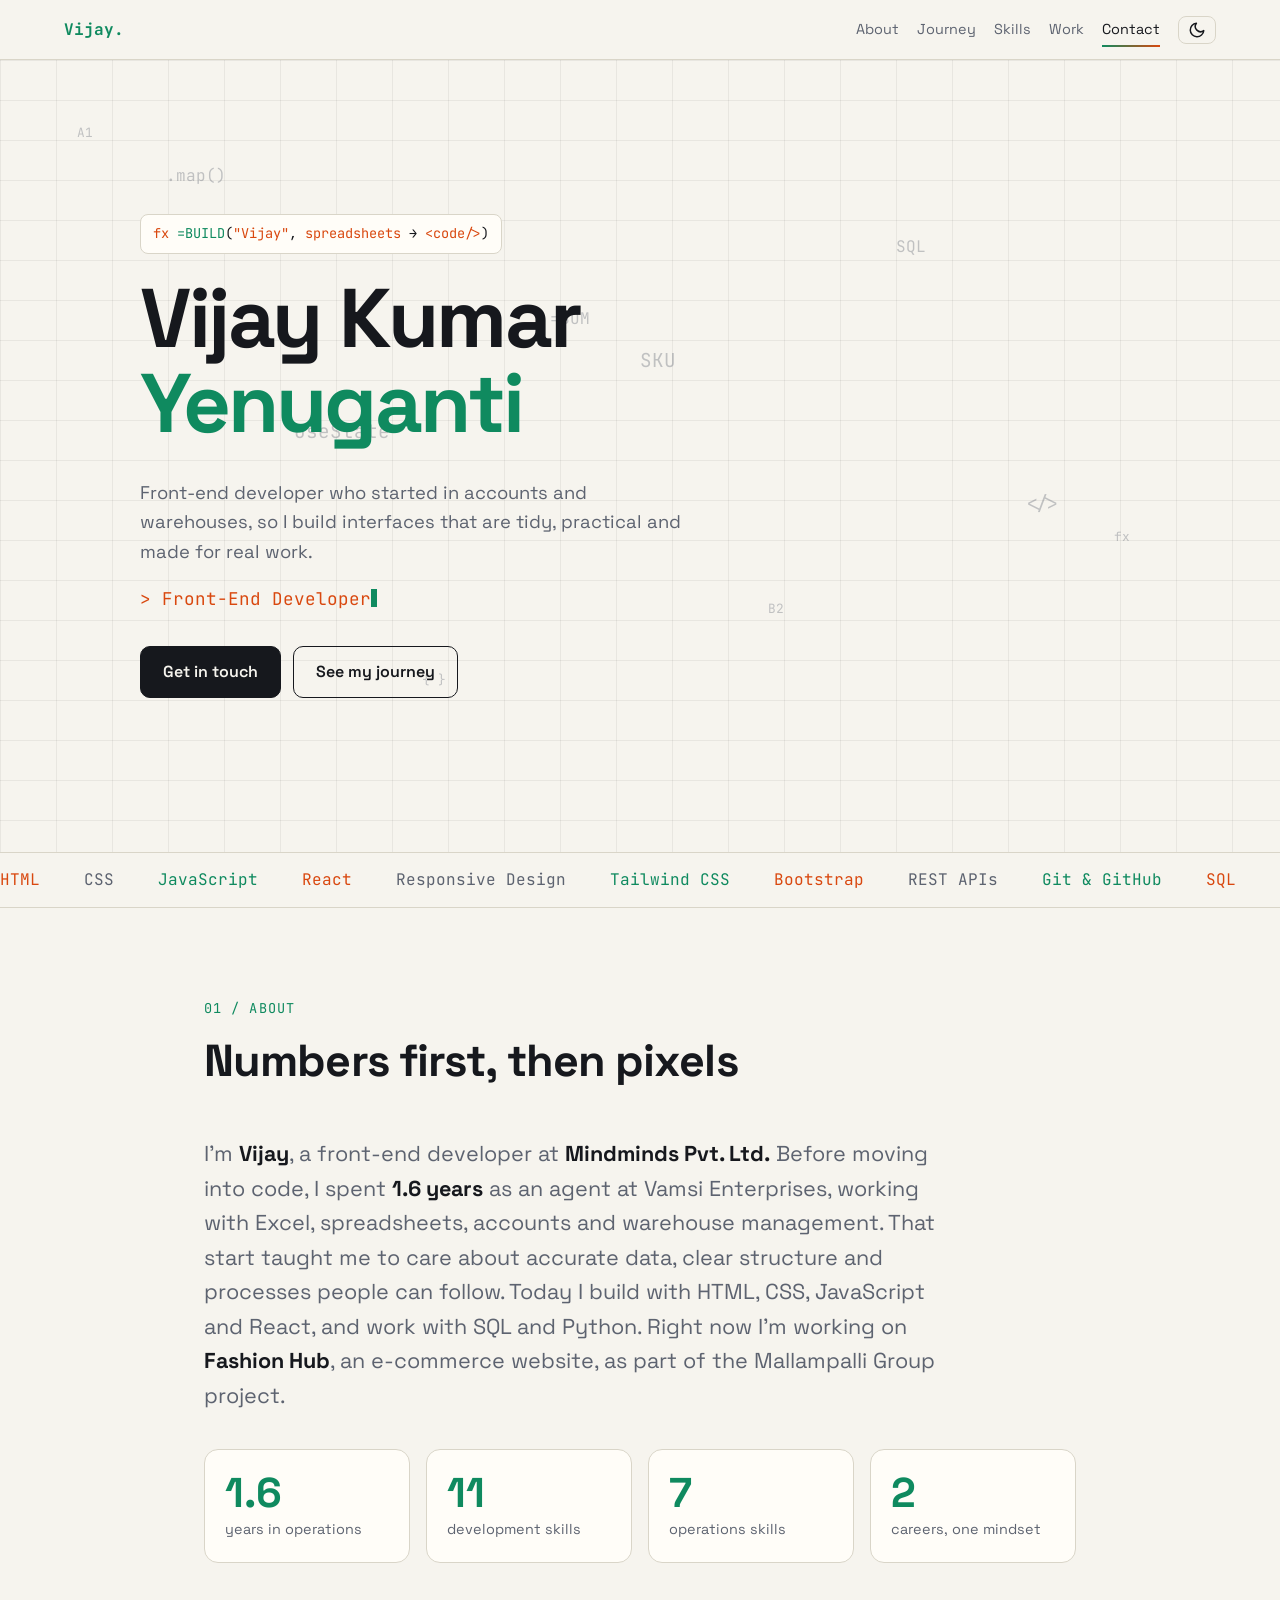
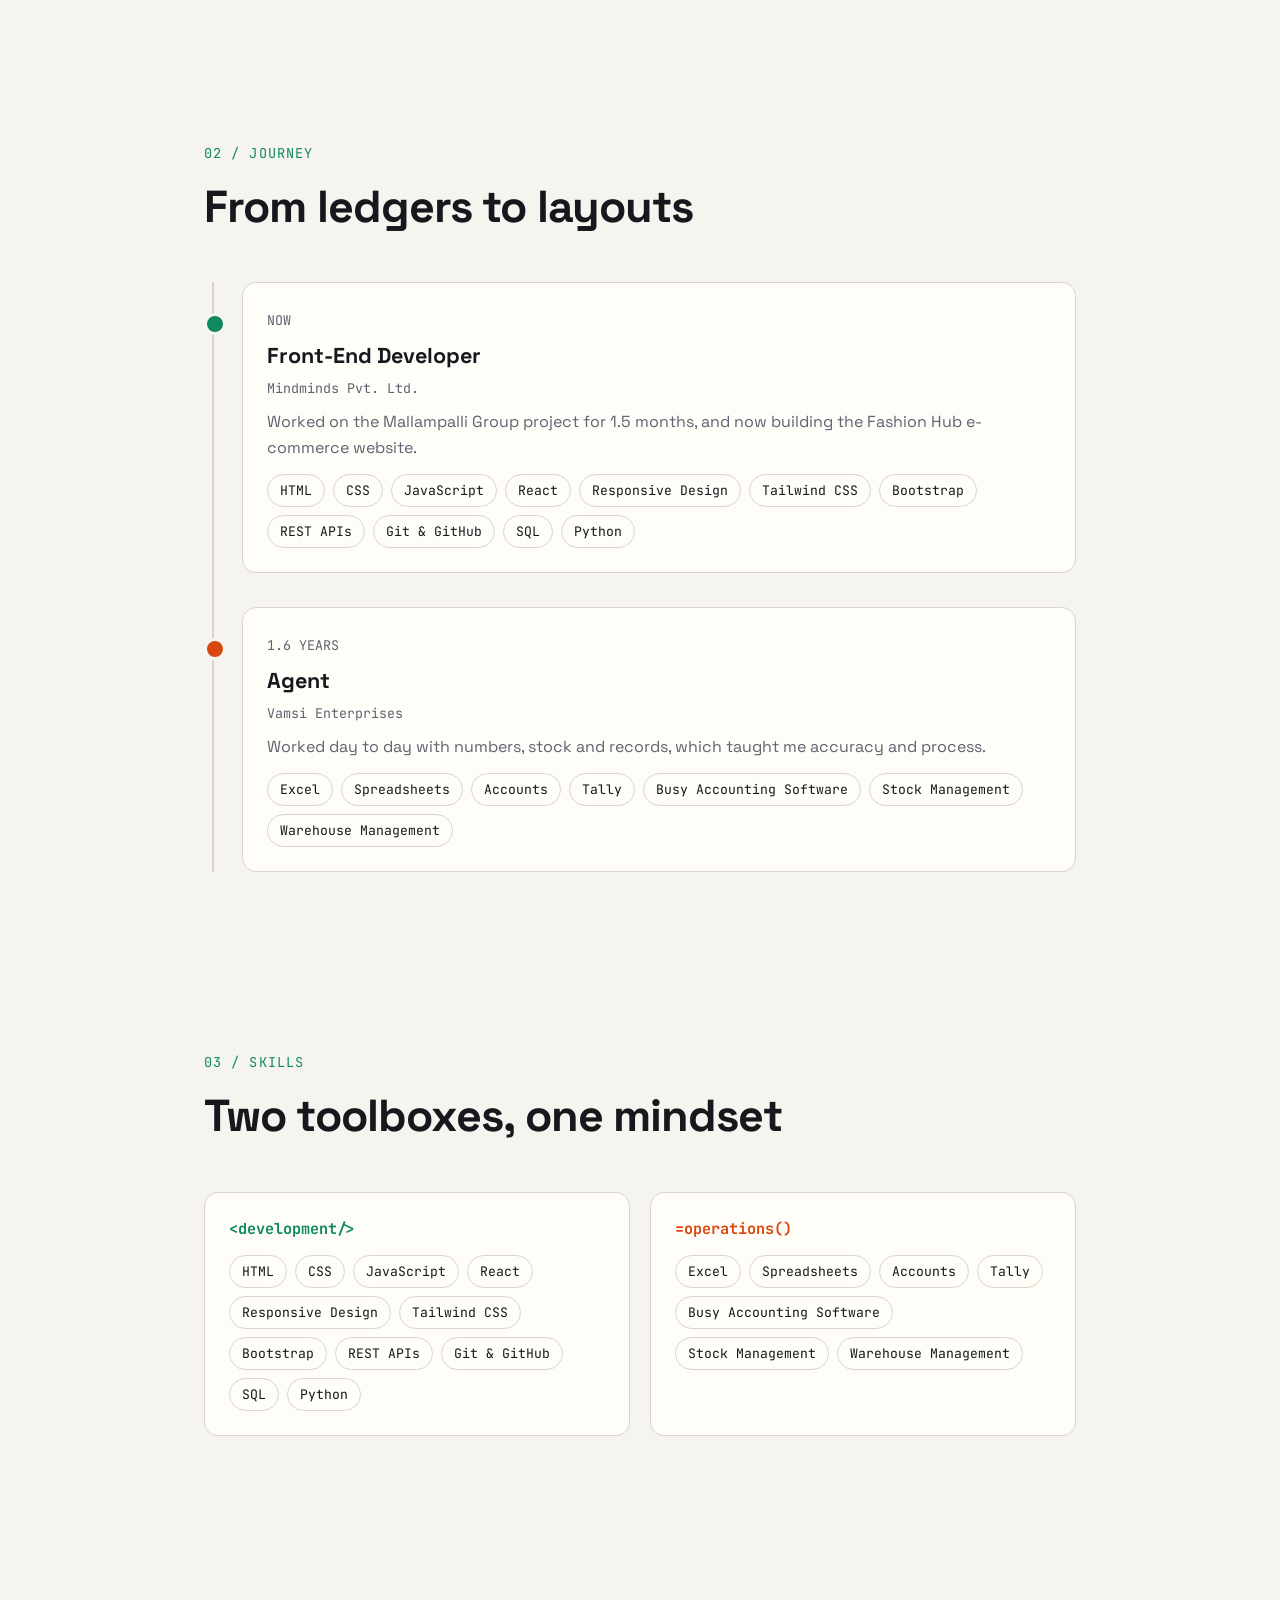
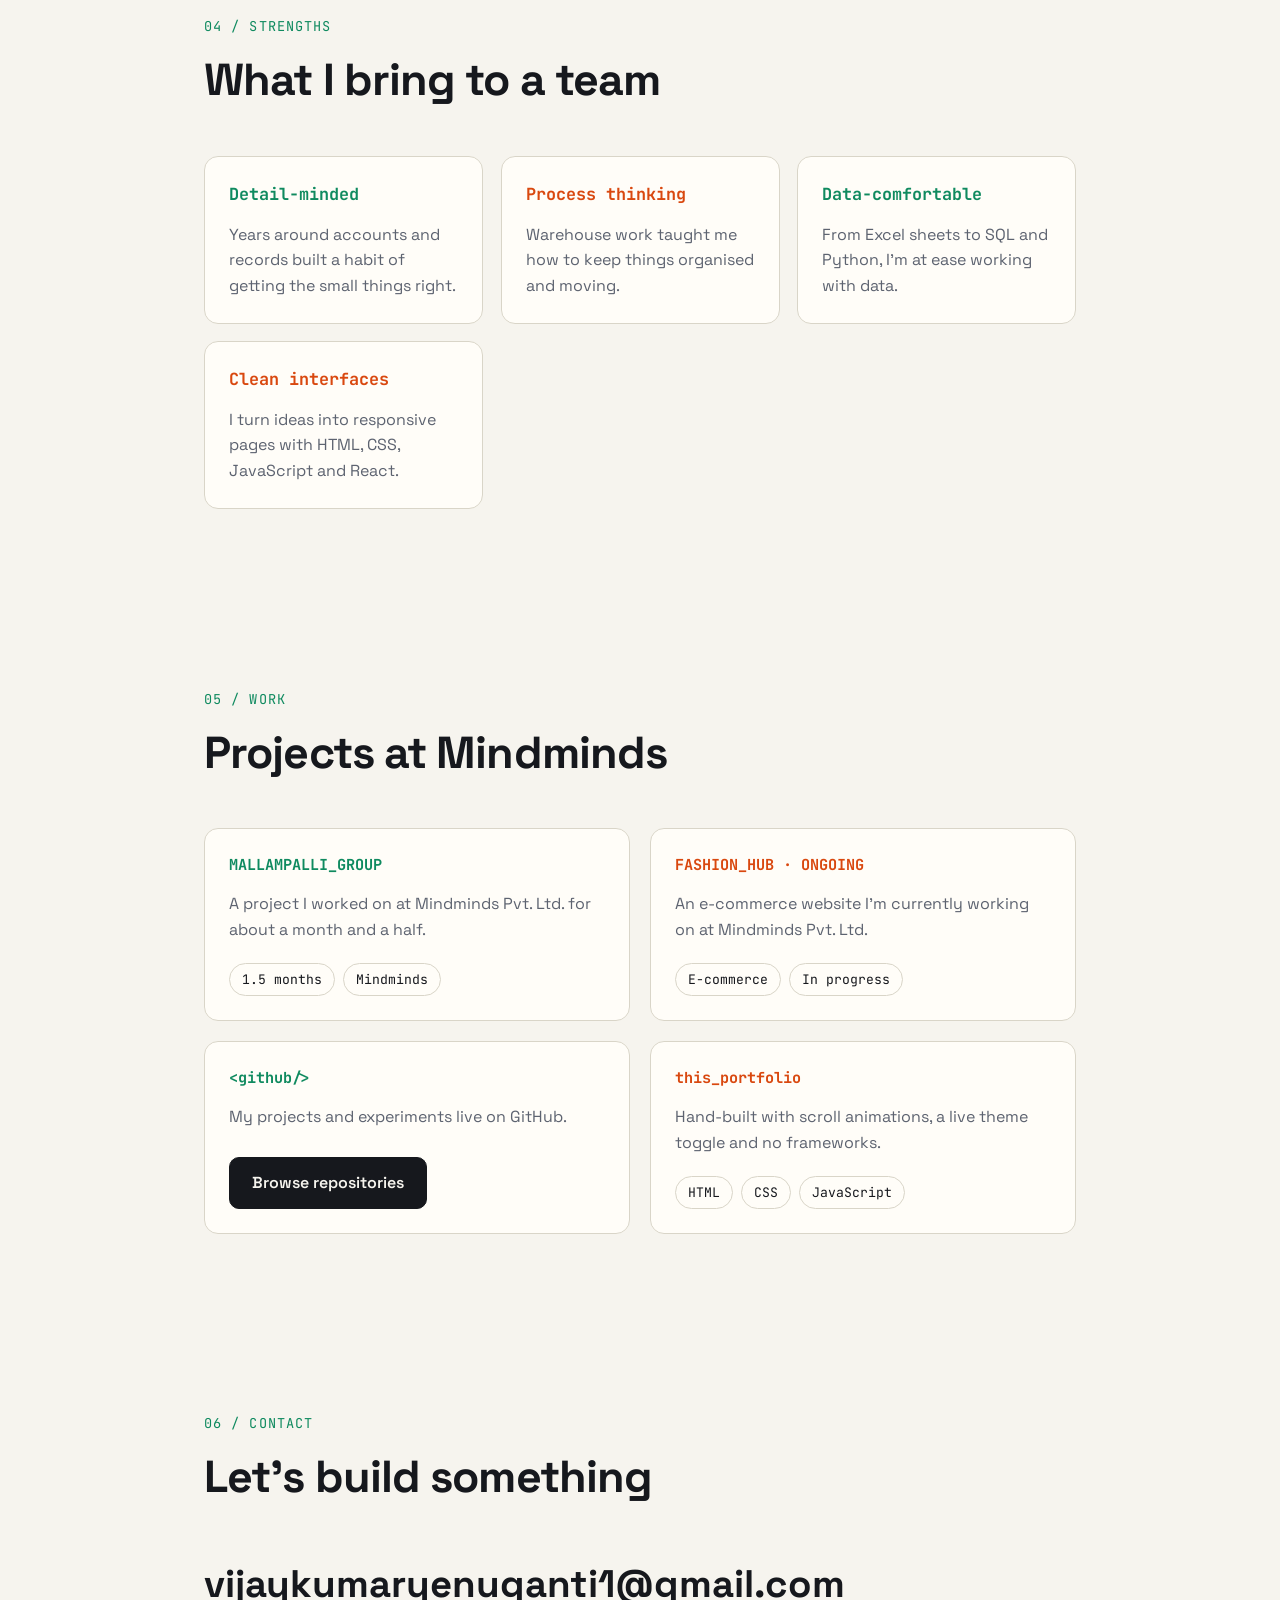
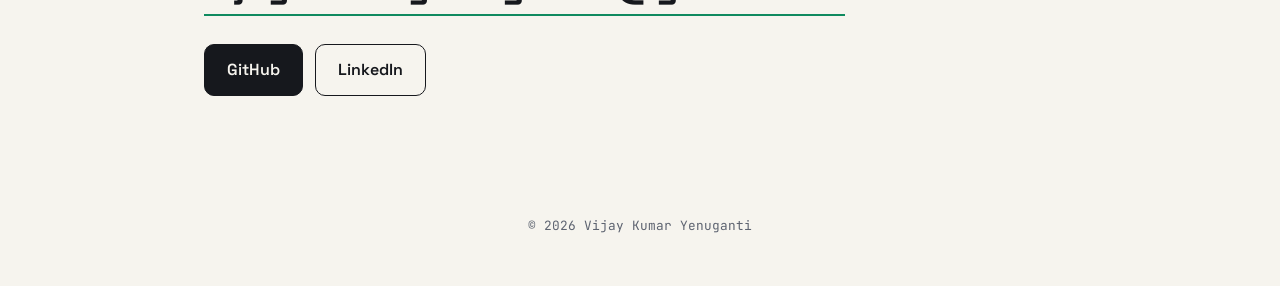
==== index.html @ 492b748f "Add initial portfolio website files Initial upload of my personal portfolio website.  - index.html" ====
<!doctype html>
<html lang="en">
  <head>
    <meta charset="utf-8" />
    <meta
      name="viewport"
      content="width=device-width, initial-scale=1, viewport-fit=cover"
    />
    <title>Vijay Kumar Yenuganti — Front-End Developer</title>
    <link rel="icon" type="image/svg+xml" href="favicon.svg" />
    <link
      href="https://fonts.googleapis.com/css2?family=Space+Grotesk:wght@400;600;700&family=JetBrains+Mono:wght@400;600&display=swap"
      rel="stylesheet"
    />
    <link rel="stylesheet" href="style.css" />
  </head>
  <body>
    <div id="bar"></div>
    <nav>
      <b>Vijay.</b>
      <div>
        <a class="h" href="#about">About</a
        ><a class="h" href="#journey">Journey</a
        ><a class="h" href="#skills">Skills</a><a class="h" href="#work">Work</a
        ><a href="#contact">Contact</a
        ><button
          id="t"
          aria-label="Toggle light/dark mode"
          title="Toggle light/dark mode"
        >
          <svg
            class="sun"
            viewBox="0 0 24 24"
            width="18"
            height="18"
            fill="none"
            stroke="currentColor"
            stroke-width="2"
            stroke-linecap="round"
            stroke-linejoin="round"
            aria-hidden="true"
          >
            <circle cx="12" cy="12" r="4" />
            <path
              d="M12 2v2M12 20v2M4.9 4.9l1.4 1.4M17.7 17.7l1.4 1.4M2 12h2M20 12h2M4.9 19.1l1.4-1.4M17.7 6.3l1.4-1.4"
            /></svg
          ><svg
            class="moon"
            viewBox="0 0 24 24"
            width="18"
            height="18"
            fill="none"
            stroke="currentColor"
            stroke-width="2"
            stroke-linecap="round"
            stroke-linejoin="round"
            aria-hidden="true"
          >
            <path d="M21 12.8A9 9 0 1 1 11.2 3a7 7 0 0 0 9.8 9.8z" />
          </svg>
        </button>
      </div>
    </nav>

    <section class="hero" id="top">
      <div id="glow"></div>
      <div class="fx rv">
        <i>fx</i> <span>=BUILD</span>(<i>"Vijay"</i>, <i>spreadsheets</i> →
        <i>&lt;code/&gt;</i>)
      </div>
      <h1 class="rv">Vijay Kumar<br /><em>Yenuganti</em></h1>
      <p class="lead rv">
        Front-end developer who started in accounts and warehouses, so I build
        interfaces that are tidy, practical and made for real work.
      </p>
      <p class="role rv">
        &gt; <span id="role"></span><span class="cur"></span>
      </p>
      <div class="btns rv">
        <a class="btn p" href="#contact">Get in touch</a
        ><a class="btn" href="#journey">See my journey</a>
      </div>
    </section>

    <div class="marq" aria-hidden="true"><div id="mq"></div></div>

    <section id="about">
      <div class="tag rv">01 / ABOUT</div>
      <h2 class="rv">Numbers first, then pixels</h2>
      <p class="big rv">
        I'm <b>Vijay</b>, a front-end developer at
        <b>Mindminds Pvt. Ltd.</b> Before moving into code, I spent
        <b>1.6 years</b> as an agent at Vamsi Enterprises, working with Excel,
        spreadsheets, accounts and warehouse management. That start taught me to
        care about accurate data, clear structure and processes people can
        follow. Today I build with HTML, CSS, JavaScript and React, and work
        with SQL and Python. Right now I'm working on <b>Fashion Hub</b>, an
        e-commerce website, as part of the Mallampalli Group project.
      </p>
      <div class="stats">
        <div class="stat rv">
          <b data-to="1.6" data-d="1">0</b><span>years in operations</span>
        </div>
        <div class="stat rv">
          <b data-to="11">0</b><span>development skills</span>
        </div>
        <div class="stat rv">
          <b data-to="7">0</b><span>operations skills</span>
        </div>
        <div class="stat rv">
          <b data-to="2">0</b><span>careers, one mindset</span>
        </div>
      </div>
    </section>

    <section id="journey">
      <div class="tag rv">02 / JOURNEY</div>
      <h2 class="rv">From ledgers to layouts</h2>
      <div class="tl">
        <div class="job rv">
          <small>NOW</small>
          <h3>Front-End Developer</h3>
          <small>Mindminds Pvt. Ltd.</small>
          <p>
            Worked on the Mallampalli Group project for 1.5 months, and now
            building the Fashion Hub e-commerce website.
          </p>
          <div class="chips">
            <span>HTML</span><span>CSS</span><span>JavaScript</span
            ><span>React</span><span>Responsive Design</span
            ><span>Tailwind CSS</span><span>Bootstrap</span
            ><span>REST APIs</span><span>Git &amp; GitHub</span><span>SQL</span
            ><span>Python</span>
          </div>
        </div>
        <div class="job old rv">
          <small>1.6 YEARS</small>
          <h3>Agent</h3>
          <small>Vamsi Enterprises</small>
          <p>
            Worked day to day with numbers, stock and records, which taught me
            accuracy and process.
          </p>
          <div class="chips">
            <span>Excel</span><span>Spreadsheets</span><span>Accounts</span
            ><span>Tally</span><span>Busy Accounting Software</span
            ><span>Stock Management</span><span>Warehouse Management</span>
          </div>
        </div>
      </div>
    </section>

    <section id="skills">
      <div class="tag rv">03 / SKILLS</div>
      <h2 class="rv">Two toolboxes, one mindset</h2>
      <div class="two">
        <div class="box rv">
          <h3>&lt;development/&gt;</h3>
          <div class="chips">
            <span>HTML</span><span>CSS</span><span>JavaScript</span
            ><span>React</span><span>Responsive Design</span
            ><span>Tailwind CSS</span><span>Bootstrap</span
            ><span>REST APIs</span><span>Git &amp; GitHub</span><span>SQL</span
            ><span>Python</span>
          </div>
        </div>
        <div class="box b rv">
          <h3>=operations()</h3>
          <div class="chips">
            <span>Excel</span><span>Spreadsheets</span><span>Accounts</span
            ><span>Tally</span><span>Busy Accounting Software</span
            ><span>Stock Management</span><span>Warehouse Management</span>
          </div>
        </div>
      </div>
    </section>

    <section id="strengths">
      <div class="tag rv">04 / STRENGTHS</div>
      <h2 class="rv">What I bring to a team</h2>
      <div class="cards">
        <div class="rv">
          <div class="box tilt card-col">
            <h3>Detail-minded</h3>
            <p>
              Years around accounts and records built a habit of getting the
              small things right.
            </p>
          </div>
        </div>
        <div class="rv">
          <div class="box b tilt card-col">
            <h3>Process thinking</h3>
            <p>
              Warehouse work taught me how to keep things organised and moving.
            </p>
          </div>
        </div>
        <div class="rv">
          <div class="box tilt card-col">
            <h3>Data-comfortable</h3>
            <p>
              From Excel sheets to SQL and Python, I'm at ease working with
              data.
            </p>
          </div>
        </div>
        <div class="rv">
          <div class="box b tilt card-col">
            <h3>Clean interfaces</h3>
            <p>
              I turn ideas into responsive pages with HTML, CSS, JavaScript and
              React.
            </p>
          </div>
        </div>
      </div>
    </section>

    <section id="work">
      <div class="tag rv">05 / WORK</div>
      <h2 class="rv">Projects at Mindminds</h2>
      <div class="two" style="margin-bottom: 20px">
        <div class="rv">
          <div class="box tilt card-col">
            <h3>MALLAMPALLI_GROUP</h3>
            <p class="cp">
              A project I worked on at Mindminds Pvt. Ltd. for about a month and
              a half.
            </p>
            <div class="chips">
              <span>1.5 months</span><span>Mindminds</span>
            </div>
          </div>
        </div>
        <div class="rv">
          <div class="box b tilt card-col">
            <h3>FASHION_HUB · ONGOING</h3>
            <p class="cp">
              An e-commerce website I'm currently working on at Mindminds Pvt.
              Ltd.
            </p>
            <div class="chips">
              <span>E-commerce</span><span>In progress</span>
            </div>
          </div>
        </div>
      </div>
      <div class="two">
        <div class="rv">
          <div class="box tilt card-col">
            <h3>&lt;github/&gt;</h3>
            <p class="cp">My projects and experiments live on GitHub.</p>
            <a
              class="btn p"
              href="https://github.com/"
              target="_blank"
              rel="noopener"
              >Browse repositories</a
            >
          </div>
        </div>
        <div class="rv">
          <div class="box b tilt card-col">
            <h3>this_portfolio</h3>
            <p class="cp">
              Hand-built with scroll animations, a live theme toggle and no
              frameworks.
            </p>
            <div class="chips">
              <span>HTML</span><span>CSS</span><span>JavaScript</span>
            </div>
          </div>
        </div>
      </div>
    </section>

    <section id="contact">
      <div class="tag rv">06 / CONTACT</div>
      <h2 class="rv">Let's build something</h2>
      <a class="mail rv" href="mailto:vijaykumaryenuganti1@gmail.com"
        >vijaykumaryenuganti1@gmail.com</a
      >
      <div class="btns rv">
        <a
          class="btn p"
          href="https://github.com/"
          target="_blank"
          rel="noopener"
          >GitHub</a
        >
        <a
          class="btn"
          href="https://www.linkedin.com/in/vijay-kumar-yenuganti-2b91a440b"
          target="_blank"
          rel="noopener"
          >LinkedIn</a
        >
      </div>
    </section>
    <footer>© <span id="y"></span> Vijay Kumar Yenuganti</footer>

    <script src="script.js"></script>
  </body>
</html>
---- style.css ----
:root {
  --bg: #f6f4ee;
  --fg: #16181d;
  --mut: #5d6370;
  --card: #fffdf8;
  --line: #d9d5c8;
  --acc: #0f8a5f;
  --acc2: #d9480f;
  --grid: rgba(0, 0, 0, 0.06);
  --sans: "Space Grotesk", system-ui, -apple-system, "Segoe UI", sans-serif;
  --mono: "JetBrains Mono", ui-monospace, Menlo, Consolas, monospace;
  box-sizing: border-box;
  padding-top: env(safe-area-inset-top, 0px);
  padding-bottom: env(safe-area-inset-bottom, 0px);
}
@media (prefers-color-scheme: dark) {
  :root:not([data-theme="light"]) {
    --bg: #0e1013;
    --fg: #ecebe4;
    --mut: #9aa0ab;
    --card: #161a1f;
    --line: #2a2f37;
    --acc: #3ddc97;
    --acc2: #ff8a4c;
    --grid: rgba(255, 255, 255, 0.05);
  }
}
:root[data-theme="dark"] {
  --bg: #0e1013;
  --fg: #ecebe4;
  --mut: #9aa0ab;
  --card: #161a1f;
  --line: #2a2f37;
  --acc: #3ddc97;
  --acc2: #ff8a4c;
  --grid: rgba(255, 255, 255, 0.05);
}
* {
  box-sizing: border-box;
}
html {
  scroll-behavior: smooth;
  scroll-padding-top: calc(70px + env(safe-area-inset-top, 0px));
}
body {
  margin: 0;
  background: var(--bg);
  color: var(--fg);
  font-family: var(--sans);
  line-height: 1.6;
  overflow-x: hidden;
}
a {
  color: inherit;
}
#bar {
  position: fixed;
  top: 0;
  left: 0;
  height: 3px;
  width: 0;
  background: linear-gradient(90deg, var(--acc), var(--acc2));
  z-index: 20;
}
nav {
  position: sticky;
  top: env(safe-area-inset-top, 0px);
  z-index: 10;
  display: flex;
  justify-content: space-between;
  align-items: center;
  padding: 14px 5vw;
  background: color-mix(in srgb, var(--bg) 85%, transparent);
  backdrop-filter: blur(10px);
  border-bottom: 1px solid var(--line);
}
nav b {
  font-family: var(--mono);
  color: var(--acc);
}
nav div {
  display: flex;
  gap: 18px;
  font-size: 0.9rem;
  align-items: center;
}
nav a {
  text-decoration: none;
  color: var(--mut);
}
nav a:hover {
  color: var(--fg);
}
nav button {
  background: none;
  border: 1px solid var(--line);
  color: var(--fg);
  border-radius: 8px;
  padding: 4px 9px;
  cursor: pointer;
}
section {
  padding: 90px 5vw;
  max-width: 1000px;
  margin: 0 auto;
}
.hero {
  min-height: 88vh;
  display: flex;
  flex-direction: column;
  justify-content: center;
  position: relative;
  max-width: none;
  padding-left: max(5vw, calc((100vw - 1000px) / 2));
  background-image:
    linear-gradient(var(--grid) 1px, transparent 1px),
    linear-gradient(90deg, var(--grid) 1px, transparent 1px);
  background-size: 56px 40px;
}
.fx {
  font-family: var(--mono);
  font-size: 0.85rem;
  border: 1px solid var(--line);
  background: var(--card);
  border-radius: 8px;
  padding: 8px 12px;
  display: inline-block;
  width: fit-content;
  max-width: 100%;
  overflow-x: auto;
  white-space: nowrap;
}
.fx i {
  color: var(--acc2);
  font-style: normal;
}
.fx span {
  color: var(--acc);
}
h1 {
  font-size: clamp(2.4rem, 8vw, 5.2rem);
  line-height: 1.02;
  margin: 22px 0 14px;
  letter-spacing: -0.03em;
}
h1 em {
  font-style: normal;
  color: var(--acc);
}
.lead {
  color: var(--mut);
  font-size: 1.15rem;
  max-width: 560px;
}
.cur {
  display: inline-block;
  width: 0.55ch;
  height: 1em;
  background: var(--acc);
  vertical-align: -0.12em;
  animation: bl 1s steps(1) infinite;
}
@keyframes bl {
  50% {
    opacity: 0;
  }
}
.btns {
  display: flex;
  gap: 12px;
  flex-wrap: wrap;
  margin-top: 28px;
}
.btn {
  padding: 12px 22px;
  border-radius: 10px;
  border: 1px solid var(--fg);
  text-decoration: none;
  font-weight: 600;
  transition:
    transform 0.25s,
    background 0.25s;
}
.btn.p {
  background: var(--fg);
  color: var(--bg);
}
.btn:hover {
  transform: translateY(-3px);
}
.tag {
  font-family: var(--mono);
  color: var(--acc);
  font-size: 0.85rem;
  letter-spacing: 0.08em;
}
h2 {
  font-size: clamp(1.8rem, 5vw, 2.8rem);
  margin: 6px 0 40px;
  letter-spacing: -0.02em;
}
.tl {
  border-left: 2px solid var(--line);
  margin-left: 8px;
  padding-left: 28px;
  display: grid;
  gap: 34px;
}
.job {
  position: relative;
  background: var(--card);
  border: 1px solid var(--line);
  border-radius: 14px;
  padding: 24px;
}
.job:before {
  content: "";
  position: absolute;
  left: -39px;
  top: 30px;
  width: 16px;
  height: 16px;
  border-radius: 50%;
  background: var(--acc);
  border: 3px solid var(--bg);
}
.job.old:before {
  background: var(--acc2);
}
.job small {
  font-family: var(--mono);
  color: var(--mut);
}
.job h3 {
  margin: 6px 0 2px;
  font-size: 1.35rem;
}
.job p {
  color: var(--mut);
  margin: 8px 0 14px;
}
.chips {
  display: flex;
  flex-wrap: wrap;
  gap: 8px;
}
.chips span {
  font-family: var(--mono);
  font-size: 0.82rem;
  padding: 5px 12px;
  border: 1px solid var(--line);
  border-radius: 99px;
  transition: 0.25s;
}
.chips span:hover {
  border-color: var(--acc);
  color: var(--acc);
  transform: translateY(-2px);
}
.two {
  display: grid;
  grid-template-columns: 1fr 1fr;
  gap: 20px;
}
.box {
  background: var(--card);
  border: 1px solid var(--line);
  border-radius: 14px;
  padding: 24px;
}
.box h3 {
  margin: 0 0 14px;
  font-family: var(--mono);
  font-size: 0.95rem;
  color: var(--acc);
}
.box.b h3 {
  color: var(--acc2);
}
.mail {
  display: block;
  font-size: clamp(1.1rem, 4.6vw, 2.4rem);
  font-weight: 700;
  text-decoration: none;
  word-break: break-all;
  margin-bottom: 24px;
  border-bottom: 2px solid var(--acc);
  width: fit-content;
  max-width: 100%;
}
footer {
  text-align: center;
  color: var(--mut);
  padding: 30px 5vw 50px;
  font-family: var(--mono);
  font-size: 0.8rem;
}
.rv {
  opacity: 0;
  transform: translateY(34px);
  transition:
    opacity 0.8s cubic-bezier(0.2, 0.7, 0.2, 1),
    transform 0.8s cubic-bezier(0.2, 0.7, 0.2, 1);
}
.rv.in {
  opacity: 1;
  transform: none;
}
.hero {
  overflow: hidden;
}
.hero > :not(.fl):not(#glow) {
  position: relative;
  z-index: 1;
}
#glow {
  position: absolute;
  left: 0;
  top: 0;
  width: 400px;
  height: 400px;
  border-radius: 50%;
  background: radial-gradient(
    circle,
    color-mix(in srgb, var(--acc) 28%, transparent),
    transparent 70%
  );
  opacity: 0;
  pointer-events: none;
  transition:
    opacity 0.4s,
    transform 0.15s ease-out;
}
.fl {
  position: absolute;
  font-family: var(--mono);
  color: var(--mut);
  opacity: 0.35;
  pointer-events: none;
  animation: fl 9s ease-in-out infinite;
}
@keyframes fl {
  50% {
    transform: translateY(-22px) rotate(4deg);
  }
}
.role {
  font-family: var(--mono);
  color: var(--acc2);
  font-size: 1.1rem;
  margin: 0 0 4px;
  min-height: 1.7em;
}
.marq {
  overflow: hidden;
  border-block: 1px solid var(--line);
  padding: 14px 0;
  font-family: var(--mono);
  white-space: nowrap;
}
.marq div {
  display: inline-flex;
  animation: mq 26s linear infinite;
}
.marq:hover div {
  animation-play-state: paused;
}
.marq span {
  margin-right: 44px;
  color: var(--mut);
}
.marq span:nth-child(3n) {
  color: var(--acc);
}
.marq span:nth-child(3n + 1) {
  color: var(--acc2);
}
@keyframes mq {
  to {
    transform: translateX(-50%);
  }
}
.big {
  font-size: clamp(1.05rem, 2.6vw, 1.35rem);
  max-width: 760px;
  color: var(--mut);
}
.big b {
  color: var(--fg);
}
.stats {
  display: grid;
  grid-template-columns: repeat(4, 1fr);
  gap: 16px;
  margin-top: 36px;
}
.stat {
  border: 1px solid var(--line);
  background: var(--card);
  border-radius: 14px;
  padding: 20px;
}
.stat b {
  display: block;
  font-size: 2.6rem;
  line-height: 1.1;
  color: var(--acc);
}
.stat span {
  color: var(--mut);
  font-size: 0.9rem;
}
.cards {
  display: grid;
  grid-template-columns: repeat(auto-fit, minmax(210px, 1fr));
  gap: 18px;
}
.cards .box p {
  margin: 0;
  color: var(--mut);
}
.cards .box h3 {
  font-size: 1.05rem;
}
.tilt {
  transition:
    transform 0.2s ease-out,
    border-color 0.3s;
  will-change: transform;
}
.tilt:hover {
  border-color: var(--acc);
}
@keyframes pu {
  0% {
    box-shadow: 0 0 0 0 color-mix(in srgb, var(--acc) 55%, transparent);
  }
  100% {
    box-shadow: 0 0 0 14px transparent;
  }
}
.job:before {
  animation: pu 2.4s infinite;
}
.two > .rv:not(.box),
.cards > .rv {
  display: flex;
}
.two > .rv > .box,
.cards > .rv > .box {
  width: 100%;
}
.two > .rv > .box {
  display: flex;
  flex-direction: column;
}
.two > .rv > .box > .btn {
  margin-top: auto;
  align-self: flex-start;
}
@media (prefers-reduced-motion: reduce) {
  .marq div,
  .fl,
  .job:before {
    animation: none;
  }
}
@media (max-width: 700px) {
  .two {
    grid-template-columns: 1fr;
  }
  .stats {
    grid-template-columns: 1fr 1fr;
  }
  nav div a.h {
    display: none;
  }
}
@media (prefers-reduced-motion: reduce) {
  html {
    scroll-behavior: auto;
  }
  .rv {
    opacity: 1;
    transform: none;
    transition: none;
  }
  .cur {
    animation: none;
  }
}

/* ---- Theme toggle icons ---- */
nav button {
  display: grid;
  place-items: center;
  line-height: 0;
}
#t .sun {
  display: none;
}
:root[data-theme="dark"] #t .sun {
  display: block;
}
:root[data-theme="dark"] #t .moon {
  display: none;
}
/* ---- Card layout: text on top, button/chips pinned to the bottom edge ---- */
.card-col {
  display: flex;
  flex-direction: column;
}
.card-col .cp {
  margin: 0 0 20px;
  color: var(--mut);
}
.card-col .btn {
  align-self: flex-start;
  margin-top: auto;
}
.card-col .chips {
  margin-top: auto;
}

/* ---- Nav link underline effect ---- */
nav div a {
  position: relative;
  padding: 4px 0;
}
nav div a::after {
  content: "";
  position: absolute;
  left: 0;
  bottom: -2px;
  width: 100%;
  height: 2px;
  background: linear-gradient(90deg, var(--acc), var(--acc2));
  transform: scaleX(0);
  transform-origin: right;
  transition: transform 0.35s cubic-bezier(0.2, 0.7, 0.2, 1);
}
nav div a:hover::after,
nav div a.on::after {
  transform: scaleX(1);
  transform-origin: left;
}
nav div a.on {
  color: var(--fg);
}
@media (prefers-reduced-motion: reduce) {
  nav div a::after {
    transition: none;
  }
}
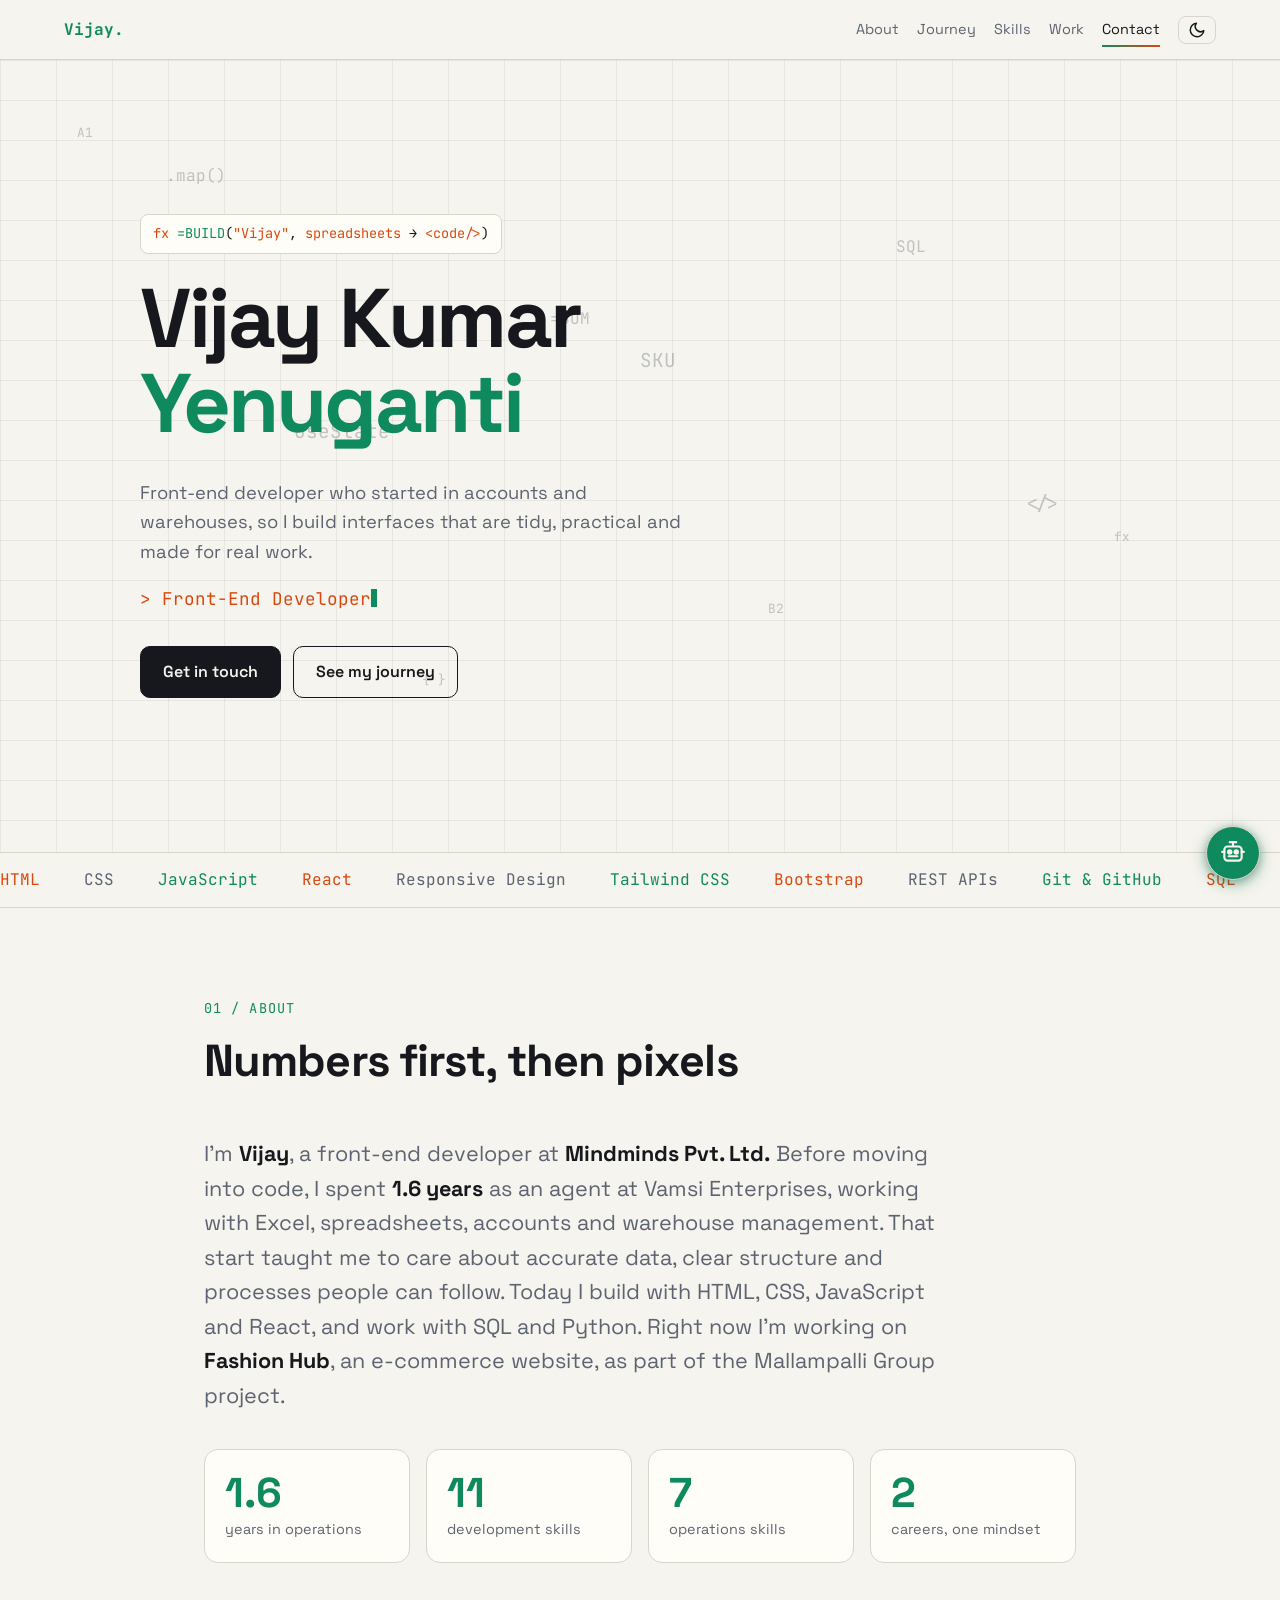
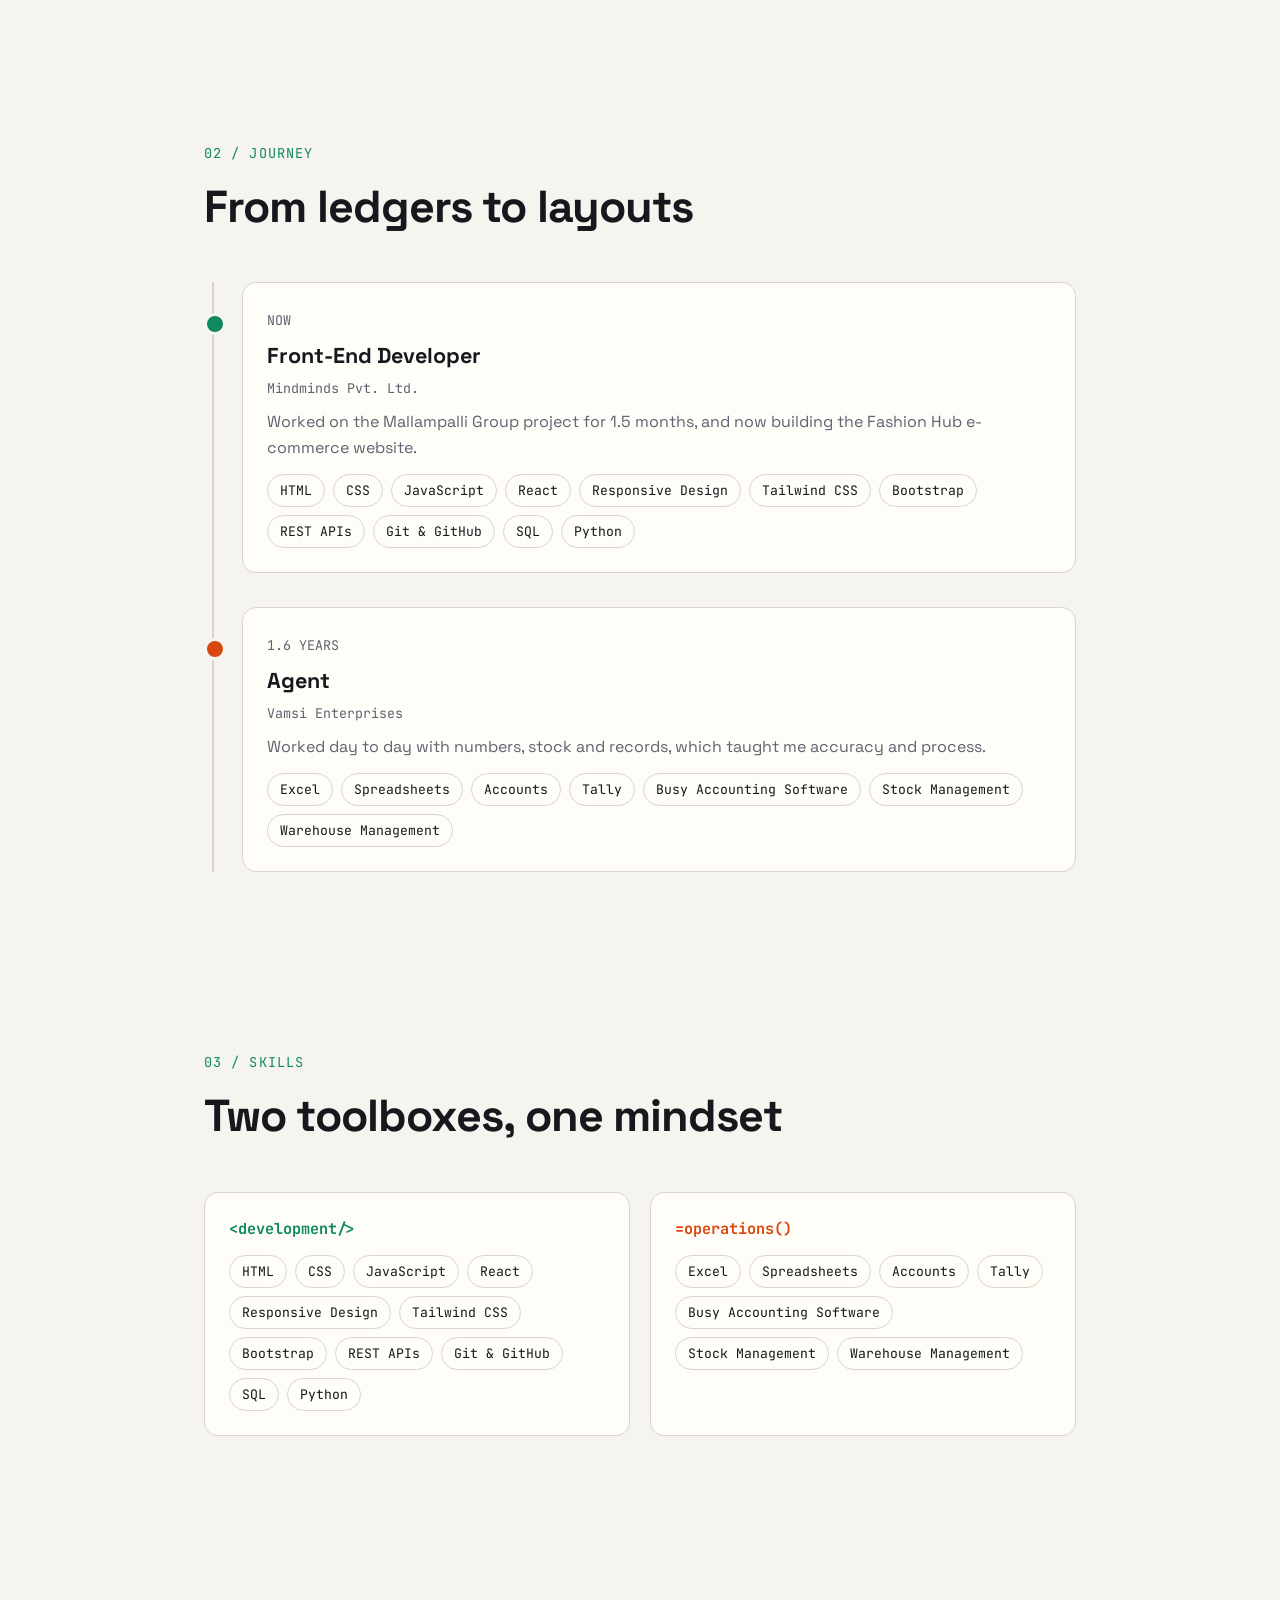
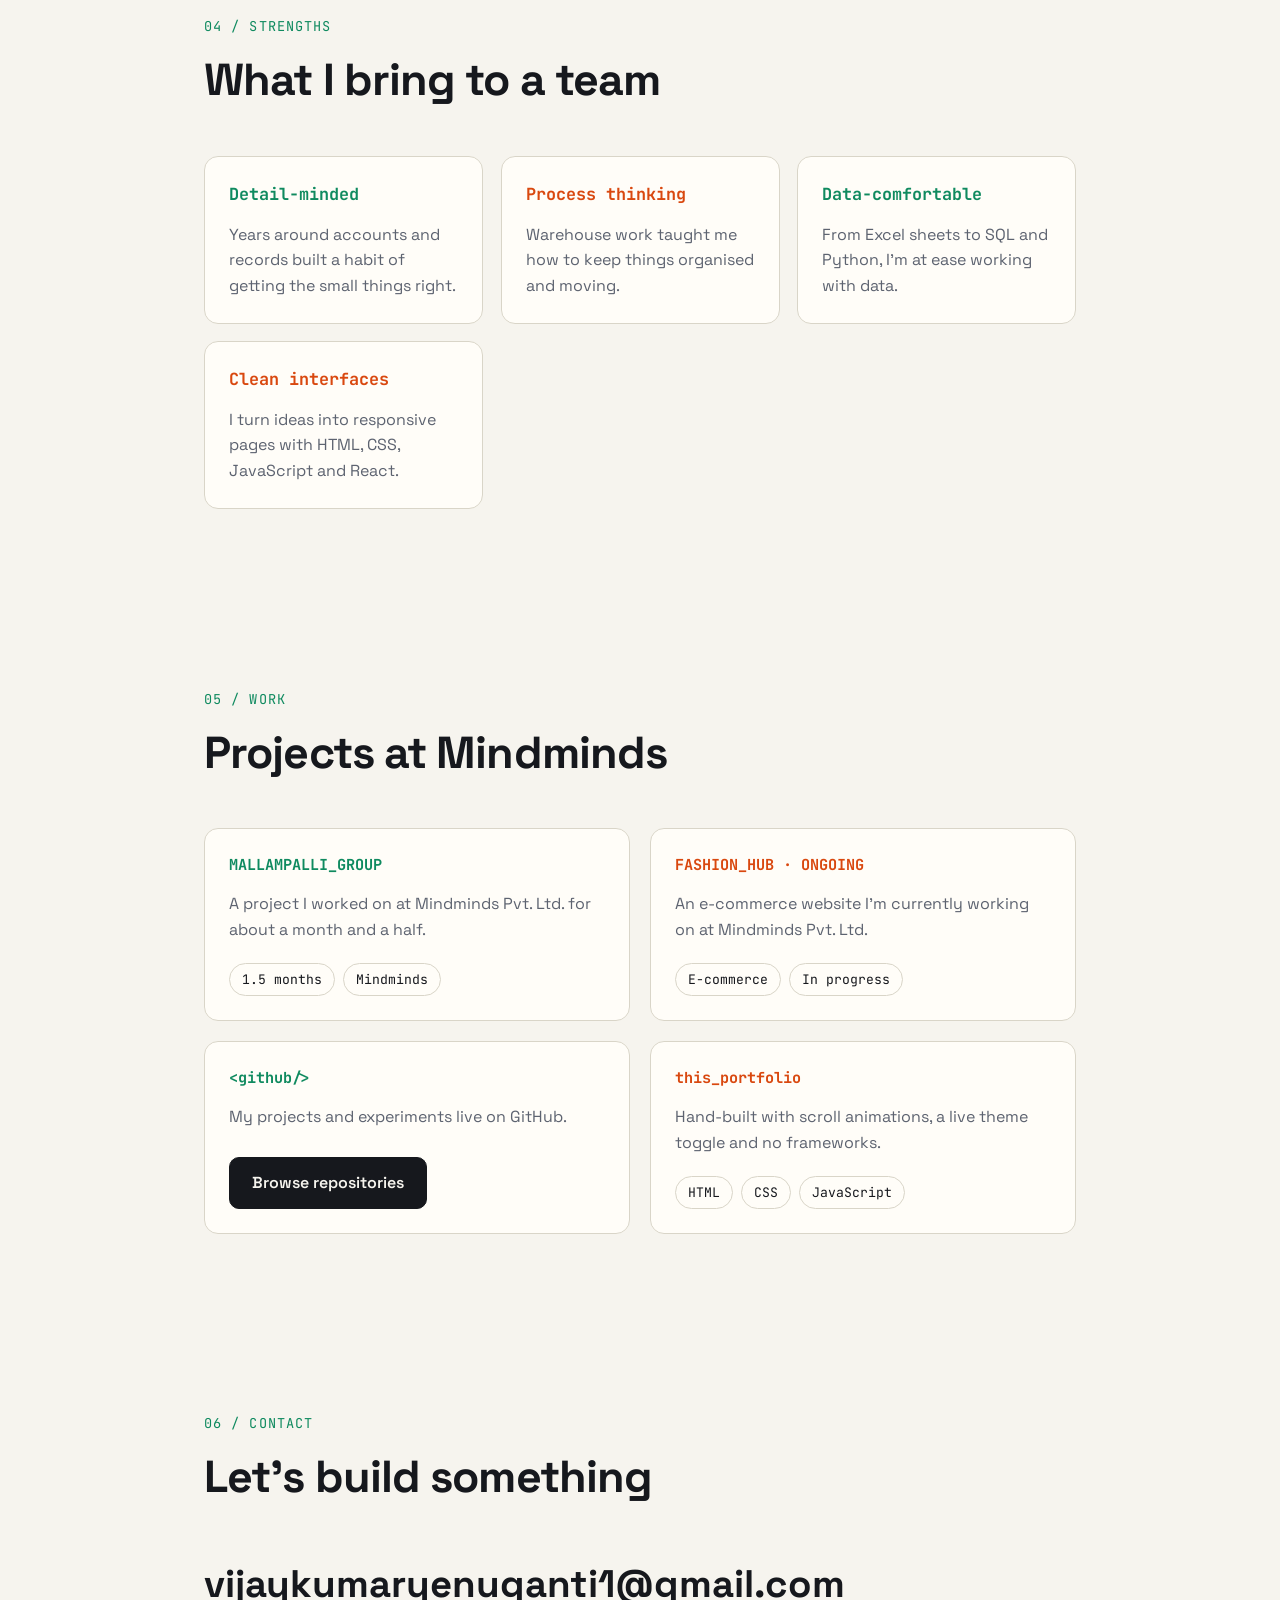
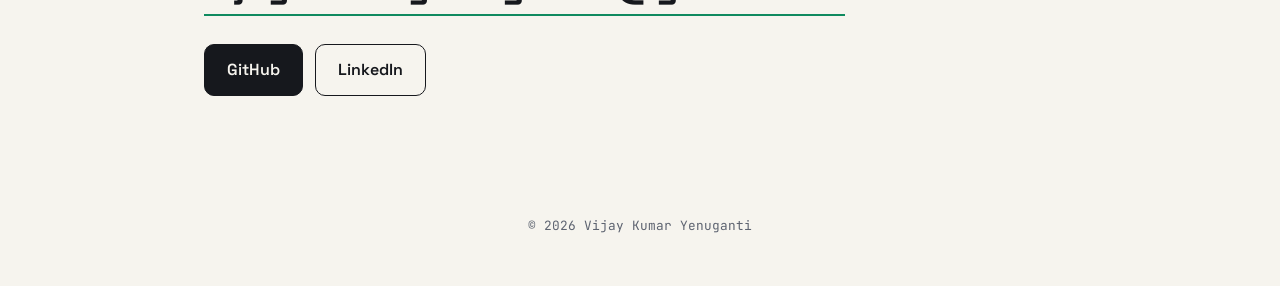
==== commit 432faa78: "feat: add interactive portfolio chatbot widget with custom styling and AI responses" ====
--- a/index.html
+++ b/index.html
@@ -253,7 +253,7 @@
             <p class="cp">My projects and experiments live on GitHub.</p>
             <a
               class="btn p"
-              href="https://github.com/"
+              href="https://github.com/YenugantiVijay"
               target="_blank"
               rel="noopener"
               >Browse repositories</a
@@ -284,7 +284,7 @@
       <div class="btns rv">
         <a
           class="btn p"
-          href="https://github.com/"
+          href="https://github.com/YenugantiVijay"
           target="_blank"
           rel="noopener"
           >GitHub</a
@@ -298,7 +298,100 @@
         >
       </div>
     </section>
-    <footer>© <span id="y"></span> Vijay Kumar Yenuganti</footer>
+    <footer>&copy; <span id="y"></span> Vijay Kumar Yenuganti</footer>
+
+    <!-- Custom Themed Portfolio Chatbot Widget -->
+    <div id="chatbot-widget" class="cb-widget" aria-hidden="true">
+      <div class="cb-header">
+        <div class="cb-header-info">
+          <div class="cb-avatar" aria-hidden="true">
+            <svg viewBox="0 0 24 24" width="20" height="20" fill="none" stroke="currentColor" stroke-width="2" stroke-linecap="round" stroke-linejoin="round">
+              <path d="M12 2v3M9 2h6" />
+              <rect x="4" y="6" width="16" height="13" rx="3" />
+              <circle cx="9" cy="11" r="1.5" fill="currentColor" />
+              <circle cx="15" cy="11" r="1.5" fill="currentColor" />
+              <path d="M8 15h8" />
+              <path d="M2 11h2M20 11h2" />
+            </svg>
+            <span class="cb-online-badge"></span>
+          </div>
+          <div>
+            <b class="cb-title">Vijay's Assistant</b>
+            <span class="cb-status">Online &bull; Ready to help</span>
+          </div>
+        </div>
+      </div>
+
+      <!-- Messages Area -->
+      <div id="cb-messages" class="cb-messages"></div>
+
+      <!-- Suggestion Chips (Default Quick Questions) -->
+      <div id="cb-chips" class="cb-chips-bar" aria-label="Suggested quick questions"></div>
+
+      <!-- Input Form -->
+      <form id="cb-form" class="cb-form">
+        <input
+          id="cb-input"
+          class="cb-input"
+          type="text"
+          placeholder="Ask a question about Vijay..."
+          autocomplete="off"
+          required
+        />
+        <button id="cb-send-btn" class="cb-send-btn" type="submit" aria-label="Send message">
+          <svg viewBox="0 0 24 24" width="18" height="18" fill="none" stroke="currentColor" stroke-width="2" stroke-linecap="round" stroke-linejoin="round">
+            <line x1="22" y1="2" x2="11" y2="13"></line>
+            <polygon points="22 2 15 22 11 13 2 9 22 2"></polygon>
+          </svg>
+        </button>
+      </form>
+    </div>
+
+    <!-- Floating Toggle Button -->
+    <button
+      id="chatbot-toggle"
+      class="chatbot-toggle"
+      type="button"
+      aria-label="Open chat assistant"
+      aria-haspopup="dialog"
+      aria-expanded="false"
+      aria-controls="chatbot-widget"
+    >
+      <svg
+        class="bot-icon"
+        viewBox="0 0 24 24"
+        width="26"
+        height="26"
+        fill="none"
+        stroke="currentColor"
+        stroke-width="2"
+        stroke-linecap="round"
+        stroke-linejoin="round"
+        aria-hidden="true"
+      >
+        <path d="M12 2v3M9 2h6" />
+        <rect x="4" y="6" width="16" height="13" rx="3" />
+        <circle cx="9" cy="11" r="1.5" fill="currentColor" />
+        <circle cx="15" cy="11" r="1.5" fill="currentColor" />
+        <path d="M8 15h8" />
+        <path d="M2 11h2M20 11h2" />
+      </svg>
+      <svg
+        class="close-icon"
+        viewBox="0 0 24 24"
+        width="24"
+        height="24"
+        fill="none"
+        stroke="currentColor"
+        stroke-width="2"
+        stroke-linecap="round"
+        stroke-linejoin="round"
+        aria-hidden="true"
+      >
+        <line x1="18" y1="6" x2="6" y2="18"></line>
+        <line x1="6" y1="6" x2="18" y2="18"></line>
+      </svg>
+    </button>
 
     <script src="script.js"></script>
   </body>
--- a/style.css
+++ b/style.css
@@ -552,3 +552,492 @@
     transition: none;
   }
 }
+
+/* ---- Custom Portfolio Chatbot Widget ---- */
+.cb-widget {
+  position: fixed;
+  bottom: 84px;
+  right: 20px;
+  width: 380px;
+  max-width: calc(100vw - 32px);
+  height: 520px;
+  max-height: calc(100vh - 110px);
+  max-height: calc(100dvh - 110px);
+  background: var(--card);
+  border: 1px solid var(--line);
+  border-radius: 18px;
+  box-shadow:
+    0 16px 40px rgba(0, 0, 0, 0.38),
+    0 0 0 1px color-mix(in srgb, var(--acc) 18%, transparent);
+  display: flex;
+  flex-direction: column;
+  overflow: hidden;
+  z-index: 9999;
+  opacity: 0;
+  transform: translateY(22px) scale(0.92);
+  filter: blur(4px);
+  transform-origin: bottom right;
+  visibility: hidden;
+  pointer-events: none;
+  transition:
+    opacity 0.32s cubic-bezier(0.16, 1, 0.3, 1),
+    transform 0.32s cubic-bezier(0.16, 1, 0.3, 1),
+    filter 0.32s ease,
+    visibility 0.32s ease;
+}
+
+.cb-widget.open {
+  opacity: 1;
+  transform: translateY(0) scale(1);
+  filter: blur(0px);
+  visibility: visible;
+  pointer-events: auto;
+}
+
+/* Custom Themed Scrollbar for Entire Chatbot */
+.cb-messages,
+.cb-chips-bar,
+.cb-widget * {
+  scrollbar-width: thin;
+  scrollbar-color: color-mix(in srgb, var(--acc) 50%, var(--card)) transparent;
+}
+
+.cb-messages::-webkit-scrollbar,
+.cb-chips-bar::-webkit-scrollbar,
+.cb-widget *::-webkit-scrollbar {
+  width: 5px;
+  height: 5px;
+}
+
+.cb-messages::-webkit-scrollbar-track,
+.cb-chips-bar::-webkit-scrollbar-track,
+.cb-widget *::-webkit-scrollbar-track {
+  background: transparent;
+}
+
+.cb-messages::-webkit-scrollbar-thumb,
+.cb-chips-bar::-webkit-scrollbar-thumb,
+.cb-widget *::-webkit-scrollbar-thumb {
+  background: color-mix(in srgb, var(--acc) 45%, var(--line));
+  border-radius: 999px;
+  transition: background 0.2s ease;
+}
+
+.cb-messages::-webkit-scrollbar-thumb:hover,
+.cb-chips-bar::-webkit-scrollbar-thumb:hover,
+.cb-widget *::-webkit-scrollbar-thumb:hover {
+  background: var(--acc);
+}
+
+/* Header */
+.cb-header {
+  padding: 12px 16px;
+  background: color-mix(in srgb, var(--bg) 85%, transparent);
+  backdrop-filter: blur(12px);
+  border-bottom: 1px solid var(--line);
+  display: flex;
+  align-items: center;
+  justify-content: space-between;
+}
+
+.cb-header-info {
+  display: flex;
+  align-items: center;
+  gap: 10px;
+}
+
+.cb-avatar {
+  position: relative;
+  width: 36px;
+  height: 36px;
+  border-radius: 50%;
+  background: color-mix(in srgb, var(--acc) 18%, transparent);
+  color: var(--acc);
+  border: 1px solid var(--acc);
+  display: flex;
+  align-items: center;
+  justify-content: center;
+  flex-shrink: 0;
+}
+
+/* Robot avatar greeting wave animation when chat opens */
+.cb-widget.open .cb-avatar svg {
+  animation: cbAvatarWave 0.75s cubic-bezier(0.34, 1.56, 0.64, 1);
+}
+
+@keyframes cbAvatarWave {
+  0%, 100% {
+    transform: rotate(0deg) scale(1);
+  }
+  25% {
+    transform: rotate(-12deg) scale(1.1);
+  }
+  50% {
+    transform: rotate(10deg) scale(1.1);
+  }
+  75% {
+    transform: rotate(-5deg) scale(1.05);
+  }
+}
+
+.cb-online-badge {
+  position: absolute;
+  bottom: 0px;
+  right: 0px;
+  width: 9px;
+  height: 9px;
+  border-radius: 50%;
+  background: var(--acc);
+  border: 2px solid var(--card);
+  box-shadow: 0 0 6px var(--acc);
+  animation: cbOnlineGlow 2.2s infinite ease-in-out;
+}
+
+@keyframes cbOnlineGlow {
+  0%, 100% {
+    box-shadow: 0 0 4px var(--acc);
+  }
+  50% {
+    box-shadow: 0 0 10px var(--acc), 0 0 0 3px color-mix(in srgb, var(--acc) 25%, transparent);
+  }
+}
+
+.cb-title {
+  display: block;
+  font-size: 0.92rem;
+  font-weight: 700;
+  color: var(--fg);
+  line-height: 1.2;
+}
+
+.cb-status {
+  display: block;
+  font-size: 0.72rem;
+  font-family: var(--mono);
+  color: var(--mut);
+}
+
+/* Messages container */
+.cb-messages {
+  flex: 1;
+  overflow-y: auto;
+  padding: 16px;
+  display: flex;
+  flex-direction: column;
+  gap: 12px;
+  scroll-behavior: smooth;
+}
+
+/* Chat bubble styling */
+.cb-msg {
+  max-width: 86%;
+  padding: 10px 14px;
+  font-size: 0.88rem;
+  line-height: 1.5;
+  border-radius: 14px;
+  word-break: break-word;
+}
+
+/* Directional pop-in animations for messages */
+.cb-msg.bot {
+  align-self: flex-start;
+  background: var(--bg);
+  color: var(--fg);
+  border: 1px solid var(--line);
+  border-bottom-left-radius: 4px;
+  animation: cbBotMsgIn 0.28s cubic-bezier(0.16, 1, 0.3, 1);
+}
+
+@keyframes cbBotMsgIn {
+  0% {
+    opacity: 0;
+    transform: translateY(8px) translateX(-6px) scale(0.97);
+  }
+  100% {
+    opacity: 1;
+    transform: translateY(0) translateX(0) scale(1);
+  }
+}
+
+.cb-msg.bot b {
+  color: var(--fg);
+}
+
+.cb-msg.bot a {
+  color: var(--acc);
+  text-decoration: underline;
+  font-weight: 600;
+}
+
+.cb-msg.bot a:hover {
+  color: var(--acc2);
+}
+
+.cb-msg.user {
+  align-self: flex-end;
+  background: var(--acc);
+  color: var(--bg);
+  font-weight: 500;
+  border-bottom-right-radius: 4px;
+  animation: cbUserMsgIn 0.25s cubic-bezier(0.16, 1, 0.3, 1);
+}
+
+@keyframes cbUserMsgIn {
+  0% {
+    opacity: 0;
+    transform: translateY(8px) translateX(6px) scale(0.97);
+  }
+  100% {
+    opacity: 1;
+    transform: translateY(0) translateX(0) scale(1);
+  }
+}
+
+/* Typing indicator */
+.cb-typing {
+  align-self: flex-start;
+  background: var(--bg);
+  border: 1px solid var(--line);
+  border-radius: 14px;
+  border-bottom-left-radius: 4px;
+  display: inline-flex;
+  align-items: center;
+  gap: 5px;
+  padding: 12px 16px;
+  animation: cbBotMsgIn 0.2s ease-out;
+}
+.cb-typing span {
+  width: 6px;
+  height: 6px;
+  border-radius: 50%;
+  background: var(--acc);
+  animation: cbBounce 1.2s infinite ease-in-out;
+}
+.cb-typing span:nth-child(2) {
+  animation-delay: 0.2s;
+}
+.cb-typing span:nth-child(3) {
+  animation-delay: 0.4s;
+}
+@keyframes cbBounce {
+  0%, 80%, 100% {
+    transform: scale(0.6);
+    opacity: 0.4;
+  }
+  40% {
+    transform: scale(1.2);
+    opacity: 1;
+  }
+}
+
+/* Suggestion chips bar */
+.cb-chips-bar {
+  padding: 8px 12px;
+  display: flex;
+  flex-wrap: wrap;
+  gap: 6px;
+  background: var(--card);
+  border-top: 1px solid var(--line);
+  max-height: 105px;
+  overflow-y: auto;
+}
+
+.cb-chip {
+  background: var(--bg);
+  border: 1px solid var(--line);
+  color: var(--fg);
+  font-family: var(--sans);
+  font-size: 0.78rem;
+  font-weight: 500;
+  padding: 6px 11px;
+  border-radius: 999px;
+  cursor: pointer;
+  transition: all 0.22s cubic-bezier(0.16, 1, 0.3, 1);
+  white-space: nowrap;
+}
+
+.cb-chip:hover {
+  border-color: var(--acc);
+  color: var(--acc);
+  transform: translateY(-2px) scale(1.03);
+  background: color-mix(in srgb, var(--acc) 14%, var(--bg));
+  box-shadow: 0 4px 12px color-mix(in srgb, var(--acc) 25%, transparent);
+}
+
+.cb-chip:active {
+  transform: translateY(0) scale(0.95);
+}
+
+/* Input Form */
+.cb-form {
+  display: flex;
+  align-items: center;
+  gap: 8px;
+  padding: 10px 12px;
+  background: var(--card);
+  border-top: 1px solid var(--line);
+}
+
+.cb-input {
+  flex: 1;
+  background: var(--bg);
+  color: var(--fg);
+  border: 1px solid var(--line);
+  border-radius: 10px;
+  padding: 10px 14px;
+  font-family: var(--sans);
+  font-size: 0.88rem;
+  outline: none;
+  transition: border-color 0.2s ease, box-shadow 0.2s ease;
+}
+
+.cb-input:focus {
+  border-color: var(--acc);
+  box-shadow: 0 0 0 2px color-mix(in srgb, var(--acc) 25%, transparent);
+}
+
+.cb-input::placeholder {
+  color: var(--mut);
+}
+
+.cb-send-btn {
+  background: var(--acc);
+  color: var(--bg);
+  border: none;
+  border-radius: 10px;
+  width: 38px;
+  height: 38px;
+  display: grid;
+  place-items: center;
+  cursor: pointer;
+  flex-shrink: 0;
+  transition: transform 0.2s ease, filter 0.2s ease;
+}
+
+.cb-send-btn svg {
+  transition: transform 0.22s cubic-bezier(0.16, 1, 0.3, 1);
+}
+
+.cb-send-btn:hover {
+  transform: scale(1.06);
+  filter: brightness(1.08);
+}
+
+.cb-send-btn:hover svg {
+  transform: translateX(2px) translateY(-2px);
+}
+
+.cb-send-btn:active {
+  transform: scale(0.94);
+}
+
+/* Floating Launcher Button */
+.chatbot-toggle {
+  position: fixed;
+  bottom: 20px;
+  right: 20px;
+  width: 54px;
+  height: 54px;
+  border-radius: 50%;
+  background: var(--acc);
+  color: var(--bg);
+  cursor: pointer;
+  box-shadow:
+    0 4px 16px color-mix(in srgb, var(--acc) 45%, transparent),
+    0 2px 8px rgba(0, 0, 0, 0.25);
+  z-index: 10000;
+  border: 1px solid var(--line);
+  outline: none;
+  display: flex;
+  align-items: center;
+  justify-content: center;
+  line-height: 1;
+  transition:
+    transform 0.25s cubic-bezier(0.2, 0.7, 0.2, 1),
+    background 0.25s ease,
+    box-shadow 0.25s ease;
+}
+
+/* Ambient breathing pulse on launcher when closed */
+.chatbot-toggle:not(.open) {
+  animation: cbPulseBeacon 3.2s infinite ease-in-out;
+}
+
+@keyframes cbPulseBeacon {
+  0%, 100% {
+    box-shadow:
+      0 4px 16px color-mix(in srgb, var(--acc) 45%, transparent),
+      0 2px 8px rgba(0, 0, 0, 0.25);
+  }
+  50% {
+    box-shadow:
+      0 4px 28px color-mix(in srgb, var(--acc) 75%, transparent),
+      0 0 0 8px color-mix(in srgb, var(--acc) 20%, transparent);
+  }
+}
+
+.chatbot-toggle:hover {
+  transform: translateY(-2px) scale(1.07);
+}
+
+.chatbot-toggle:active {
+  transform: translateY(0) scale(0.95);
+}
+
+.chatbot-toggle .bot-icon,
+.chatbot-toggle .close-icon {
+  position: absolute;
+  transition:
+    transform 0.25s ease,
+    opacity 0.25s ease;
+}
+
+.chatbot-toggle .close-icon {
+  opacity: 0;
+  transform: rotate(-90deg) scale(0.6);
+  pointer-events: none;
+}
+
+.chatbot-toggle.open .bot-icon {
+  opacity: 0;
+  transform: rotate(90deg) scale(0.6);
+  pointer-events: none;
+}
+
+.chatbot-toggle.open .close-icon {
+  opacity: 1;
+  transform: rotate(0deg) scale(1);
+  pointer-events: auto;
+}
+
+@media (max-width: 420px) {
+  .cb-widget {
+    right: 12px;
+    bottom: 78px;
+    width: calc(100vw - 24px);
+    height: 72vh;
+  }
+}
+
+@media (prefers-reduced-motion: reduce) {
+  .cb-widget,
+  .chatbot-toggle,
+  .chatbot-toggle:not(.open),
+  .chatbot-toggle .bot-icon,
+  .chatbot-toggle .close-icon,
+  .cb-online-badge,
+  .cb-avatar svg,
+  .cb-msg.bot,
+  .cb-msg.user,
+  .cb-typing span {
+    animation: none !important;
+    transition: opacity 0.15s ease !important;
+    transform: none !important;
+    filter: none !important;
+  }
+}
+
+
+
+
+
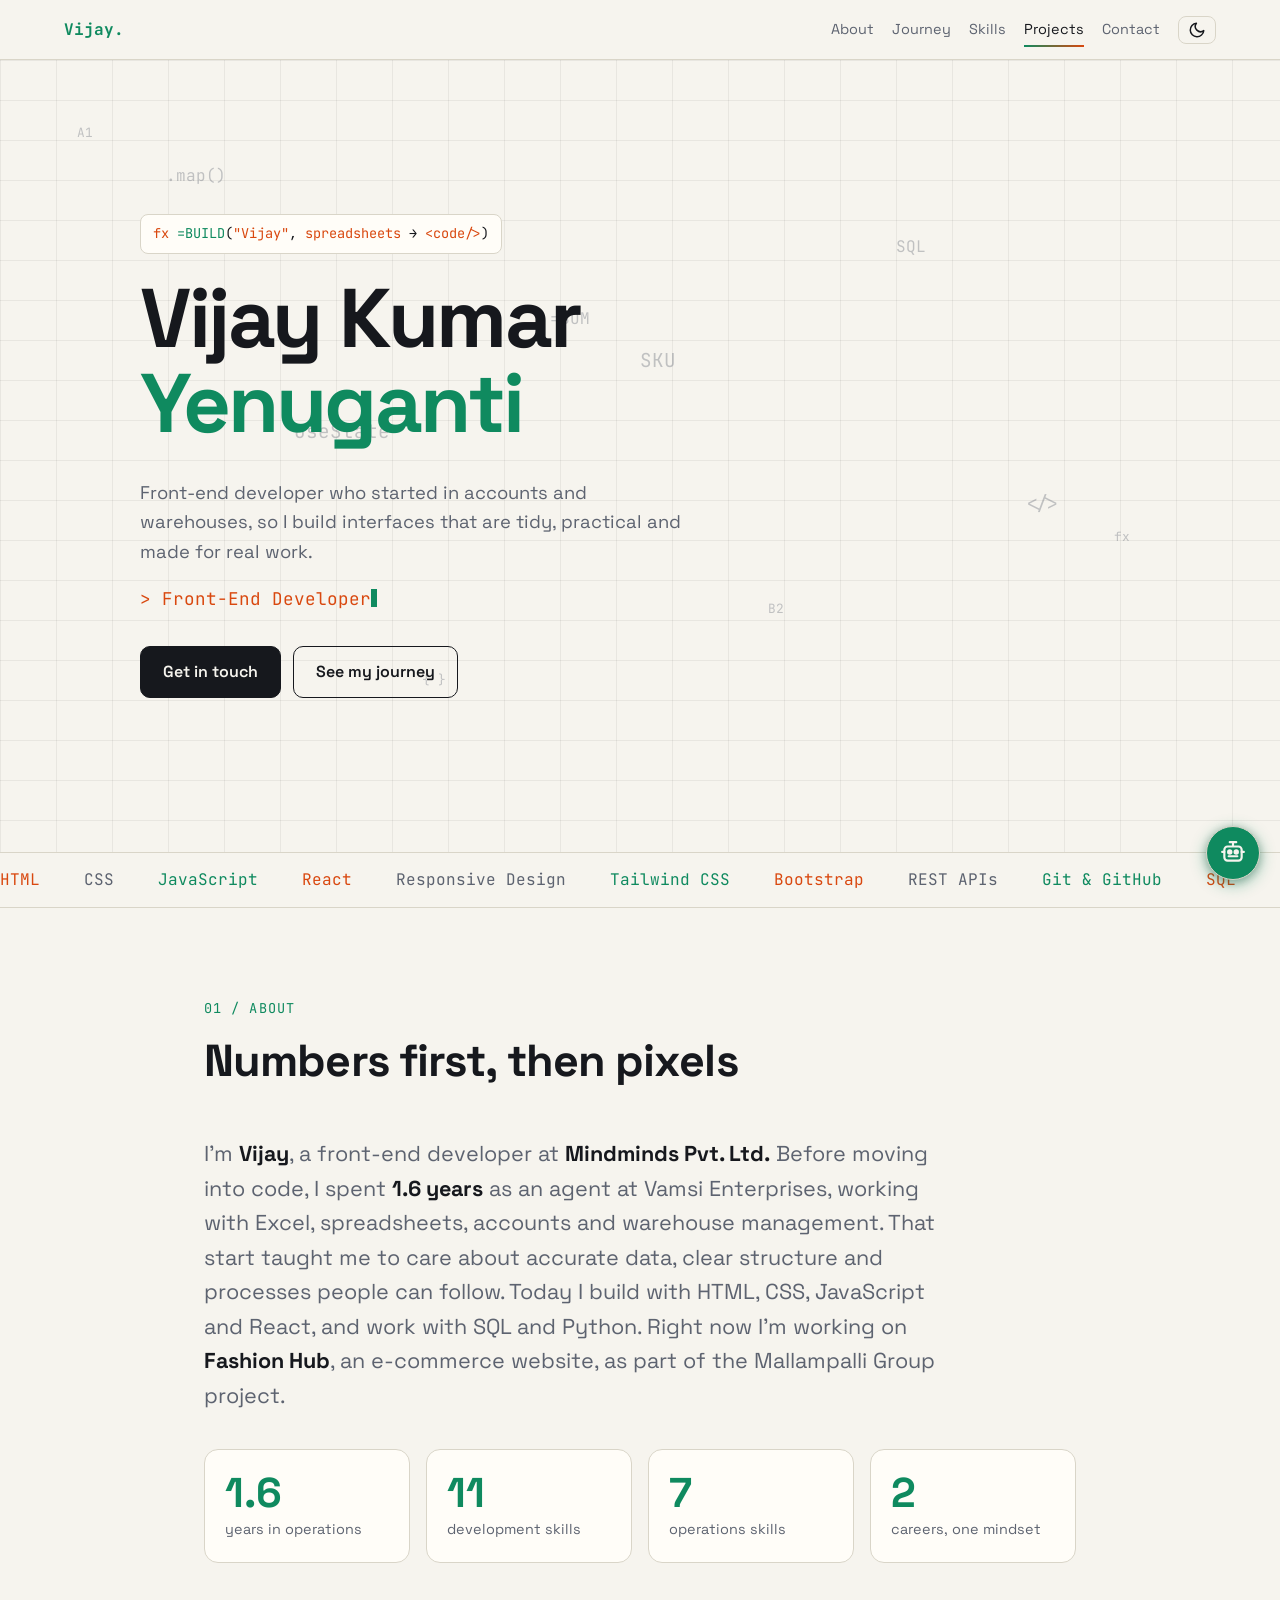
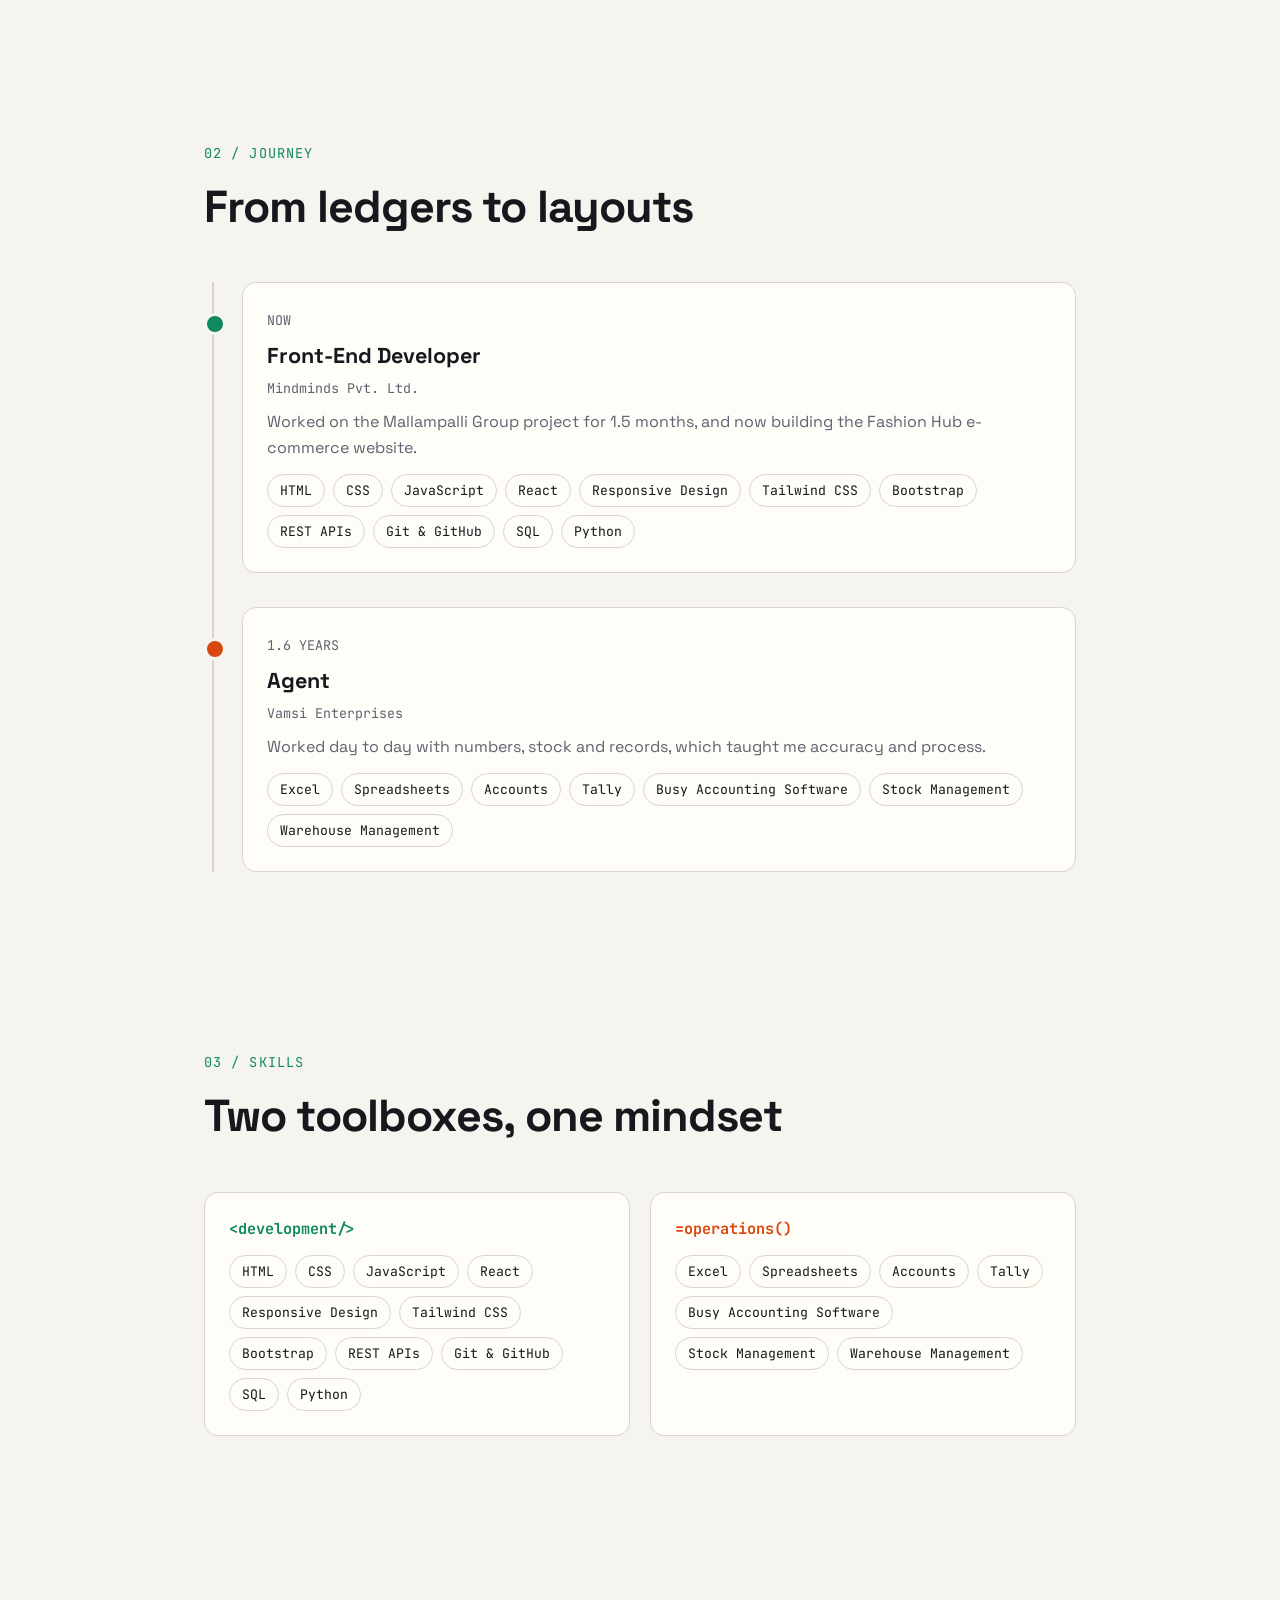
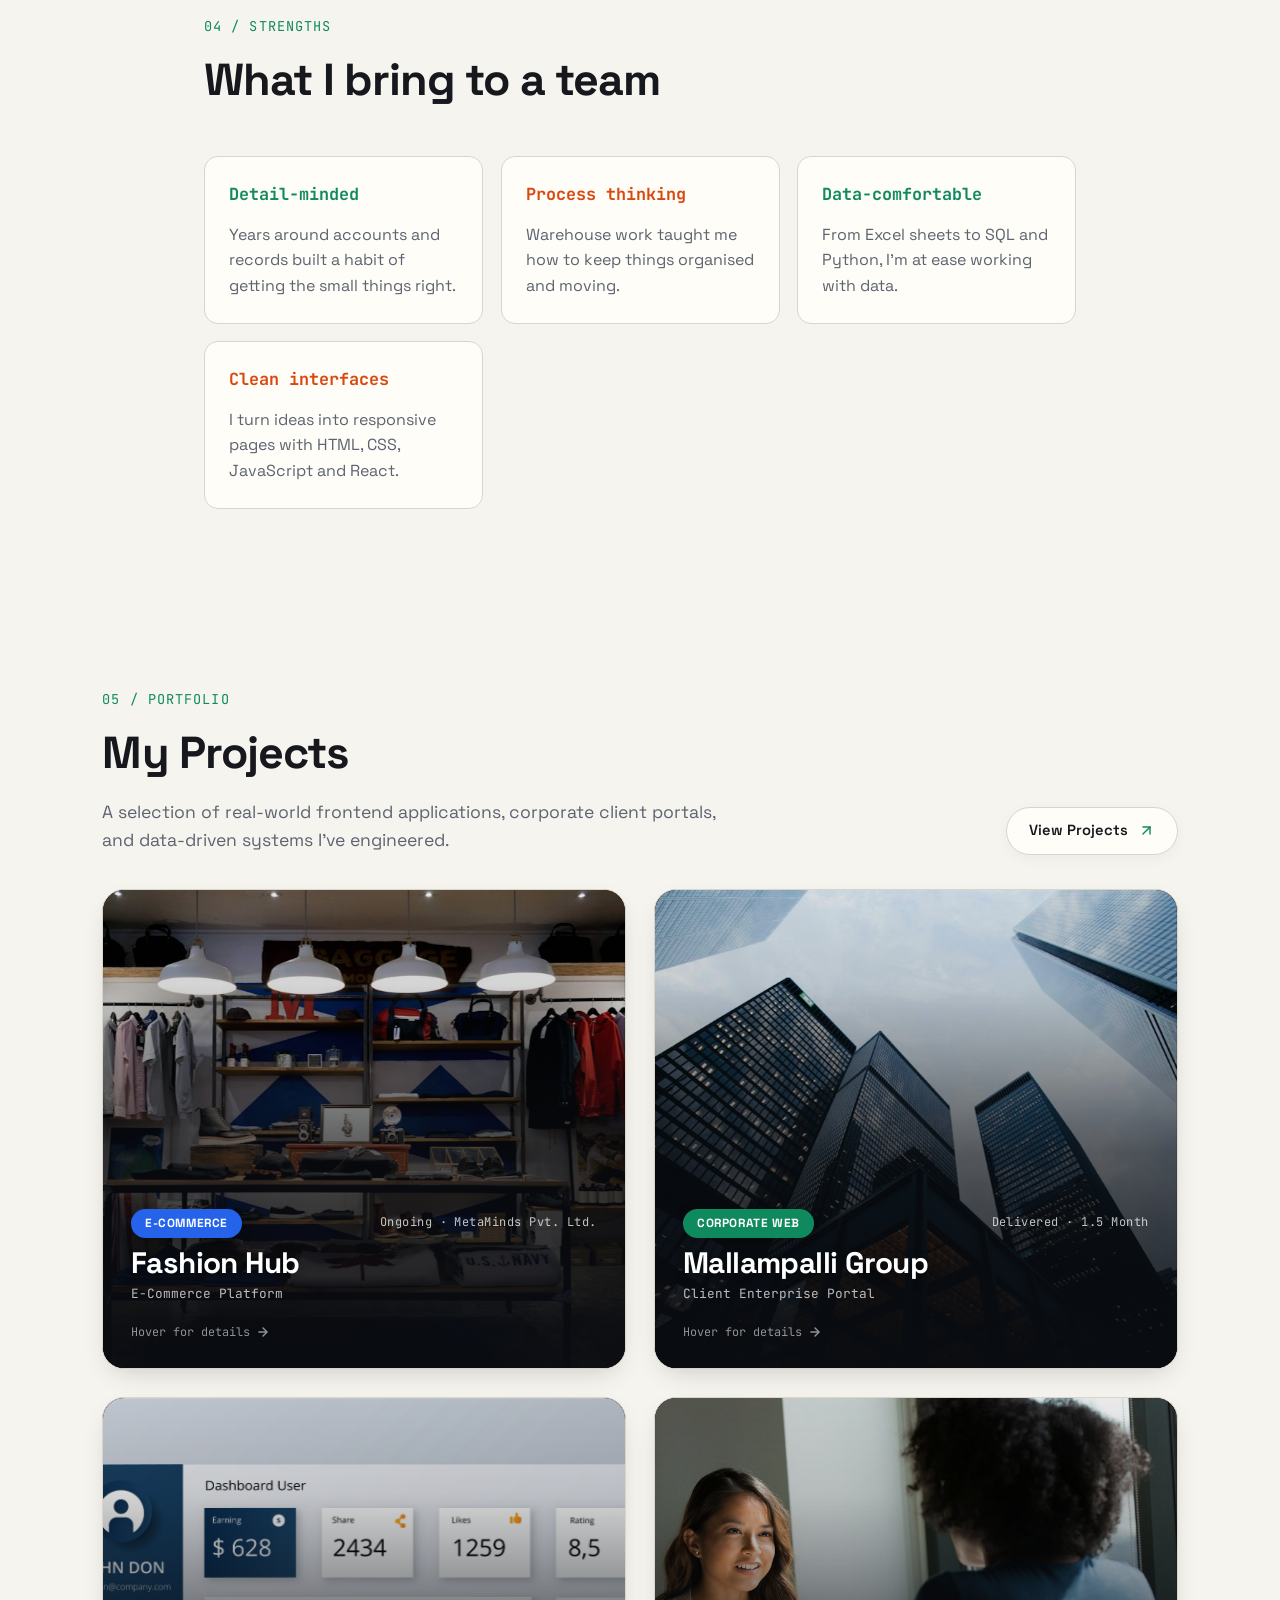
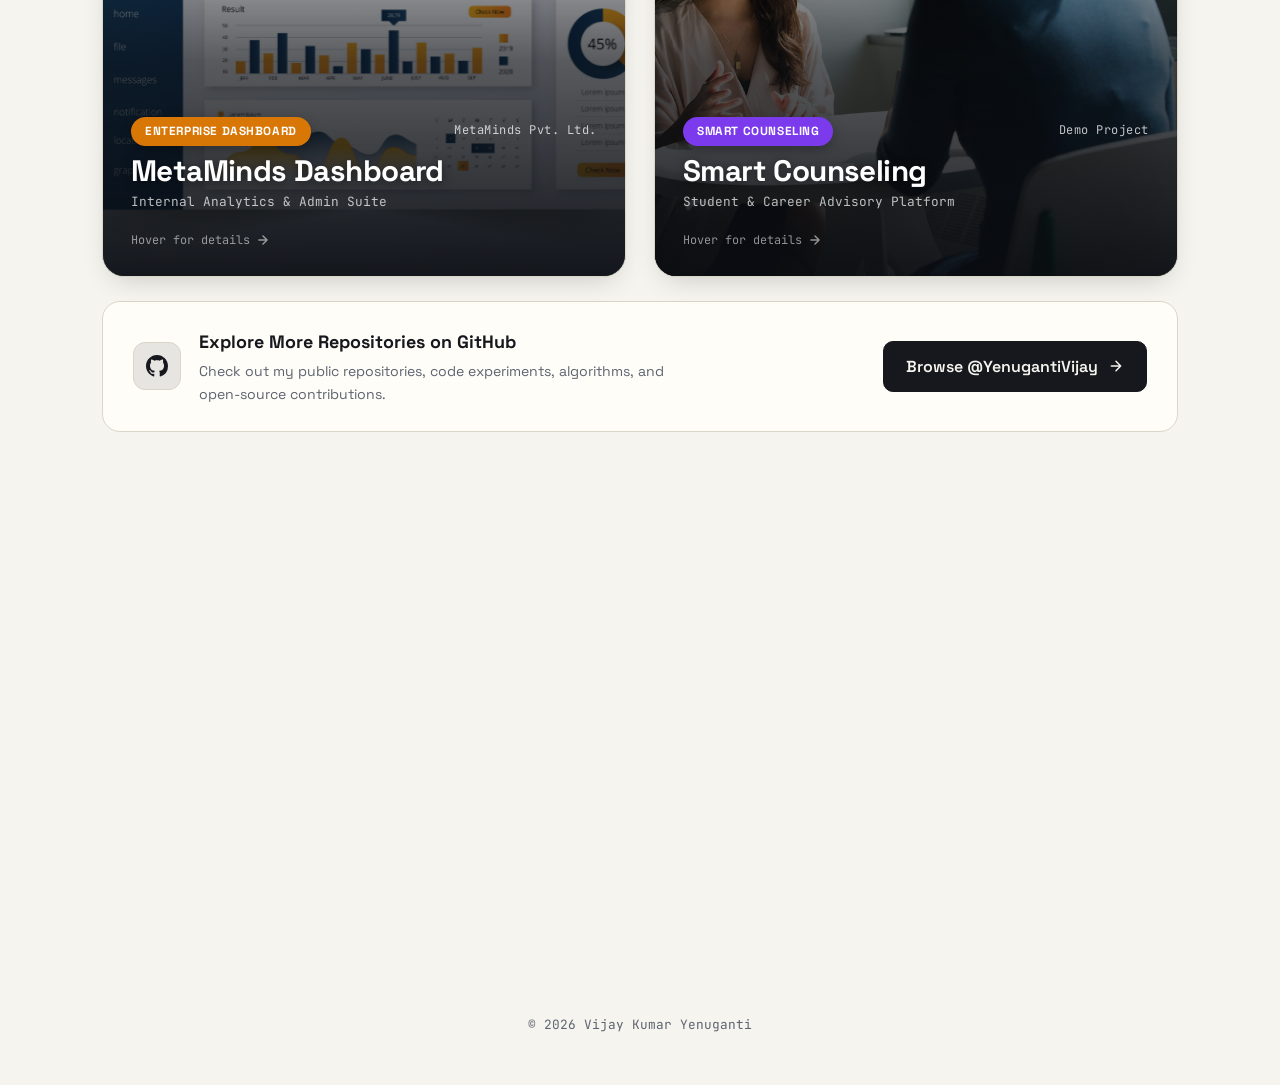
==== commit b3bc3e2a: "feat: add comprehensive projects section and detail pages to portfolio" ====
--- a/index.html
+++ b/index.html
@@ -21,8 +21,8 @@
       <div>
         <a class="h" href="#about">About</a
         ><a class="h" href="#journey">Journey</a
-        ><a class="h" href="#skills">Skills</a><a class="h" href="#work">Work</a
-        ><a href="#contact">Contact</a
+        ><a class="h" href="#skills">Skills</a
+        ><a class="h" href="#projects">Projects</a><a href="#contact">Contact</a
         ><button
           id="t"
           aria-label="Toggle light/dark mode"
@@ -217,61 +217,416 @@
       </div>
     </section>
 
-    <section id="work">
-      <div class="tag rv">05 / WORK</div>
-      <h2 class="rv">Projects at Mindminds</h2>
-      <div class="two" style="margin-bottom: 20px">
+    <section id="projects" style="position: relative">
+      <span
+        id="work"
+        aria-hidden="true"
+        style="position: absolute; top: -70px"
+      ></span>
+      <div class="project-header-row rv">
+        <div>
+          <div class="tag">05 / PORTFOLIO</div>
+          <h2>My Projects</h2>
+          <p class="project-section-desc">
+            A selection of real-world frontend applications, corporate client
+            portals, and data-driven systems I've engineered.
+          </p>
+        </div>
+        <a
+          class="btn-view-projects"
+          href="projects.html"
+          aria-label="View Projects"
+        >
+          <span>View Projects</span>
+          <svg
+            xmlns="http://www.w3.org/2000/svg"
+            width="17"
+            height="17"
+            viewBox="0 0 24 24"
+            fill="none"
+            stroke="currentColor"
+            stroke-width="2"
+            stroke-linecap="round"
+            stroke-linejoin="round"
+            class="lucide lucide-arrow-up-right view-projects-icon"
+            aria-hidden="true"
+          >
+            <path d="M7 7h10v10"></path>
+            <path d="M7 17 17 7"></path>
+          </svg>
+        </a>
+      </div>
+
+      <div class="portfolio-grid">
+        <!-- Project 1: Fashion Hub -->
         <div class="rv">
-          <div class="box tilt card-col">
-            <h3>MALLAMPALLI_GROUP</h3>
-            <p class="cp">
-              A project I worked on at Mindminds Pvt. Ltd. for about a month and
-              a half.
+          <div class="project-card" tabindex="0">
+            <img
+              class="project-card-img"
+              src="assets/projects/fashion-hub.jpg"
+              alt="Fashion Hub e-commerce website interface preview"
+              loading="lazy"
+            />
+            <div class="project-overlay">
+              <div class="project-card-header">
+                <span class="project-pill pill-blue">E-Commerce</span>
+                <span class="project-status"
+                  >Ongoing · MetaMinds Pvt. Ltd.</span
+                >
+              </div>
+              <h3 class="project-title">Fashion Hub</h3>
+              <p class="project-sub">E-Commerce Platform</p>
+
+              <!-- Hidden by default, reveals on hover -->
+              <div class="project-details">
+                <div class="project-details-inner">
+                  <p class="project-desc">
+                    Modern online storefront built with React and Tailwind CSS.
+                    Features dynamic product filtering, responsive cart state
+                    management, product showcases, and streamlined mobile
+                    checkout flows.
+                  </p>
+                  <div class="project-chips">
+                    <span>React</span>
+                    <span>JavaScript</span>
+                    <span>Tailwind CSS</span>
+                    <span>REST APIs</span>
+                    <span>Responsive UI</span>
+                  </div>
+                  <div class="project-actions">
+                    <a
+                      class="project-btn primary"
+                      href="https://github.com/YenugantiVijay"
+                      target="_blank"
+                      rel="noopener"
+                    >
+                      <svg
+                        viewBox="0 0 24 24"
+                        width="16"
+                        height="16"
+                        fill="currentColor"
+                      >
+                        <path
+                          d="M12 0C5.37 0 0 5.37 0 12c0 5.31 3.435 9.795 8.205 11.385.6.105.825-.255.825-.57 0-.285-.015-1.23-.015-2.235-3.015.555-3.795-.735-4.035-1.41-.135-.345-.72-1.41-1.23-1.695-.42-.225-1.02-.78-.015-.795.945-.015 1.62.87 1.845 1.23 1.08 1.815 2.805 1.305 3.495.99.105-.78.42-1.305.765-1.605-2.67-.3-5.46-1.335-5.46-5.925 0-1.305.465-2.385 1.23-3.225-.12-.3-.54-1.53.12-3.18 0 0 1.005-.315 3.3 1.23.96-.27 1.98-.405 3-.405s2.04.135 3 .405c2.295-1.56 3.3-1.23 3.3-1.23.66 1.65.24 2.88.12 3.18.765.84 1.23 1.905 1.23 3.225 0 4.605-2.805 5.625-5.475 5.925.435.375.81 1.095.81 2.22 0 1.605-.015 2.895-.015 3.3 0 .315.225.69.825.57A12.02 12.02 0 0024 12c0-6.63-5.37-12-12-12z"
+                        />
+                      </svg>
+                      <span>View Repository</span>
+                    </a>
+                    <span class="project-tag-status"
+                      >Under active development</span
+                    >
+                  </div>
+                </div>
+              </div>
+
+              <!-- Subtle hint in non-hover state -->
+              <div class="project-hover-prompt">
+                <span>Hover for details</span>
+                <svg
+                  viewBox="0 0 24 24"
+                  width="14"
+                  height="14"
+                  fill="none"
+                  stroke="currentColor"
+                  stroke-width="2.5"
+                  stroke-linecap="round"
+                  stroke-linejoin="round"
+                >
+                  <path d="M5 12h14M12 5l7 7-7 7" />
+                </svg>
+              </div>
+            </div>
+          </div>
+        </div>
+
+        <!-- Project 2: Mallampalli Group -->
+        <div class="rv">
+          <div class="project-card" tabindex="0">
+            <img
+              class="project-card-img"
+              src="assets/projects/mallampalli.jpg"
+              alt="Mallampalli Group corporate enterprise website preview"
+              loading="lazy"
+            />
+            <div class="project-overlay">
+              <div class="project-card-header">
+                <span class="project-pill pill-emerald">Corporate Web</span>
+                <span class="project-status">Delivered · 1.5 Month</span>
+              </div>
+              <h3 class="project-title">Mallampalli Group</h3>
+              <p class="project-sub">Client Enterprise Portal</p>
+
+              <div class="project-details">
+                <div class="project-details-inner">
+                  <ul class="project-bullets">
+                    <li>
+                      <strong
+                        >Developed full-stack web and admin portals</strong
+                      >
+                      for the Mallampalli Business Group at MetaM Pvt. Ltd.
+                    </li>
+                    <li>
+                      <strong>Integrated a custom admin CMS</strong> enabling
+                      the client to manage and update content seamlessly.
+                    </li>
+                    <li>
+                      <strong>Optimized cross-device responsiveness</strong> and
+                      typography to showcase core business divisions and
+                      services.
+                    </li>
+                  </ul>
+                  <div class="project-chips">
+                    <span>HTML5</span>
+                    <span>CSS3</span>
+                    <span>JavaScript</span>
+                    <span>UI/UX</span>
+                    <span>Mobile First</span>
+                  </div>
+                  <div class="project-actions">
+                    <a
+                      class="project-btn primary"
+                      href="http://mallampalligroup.in/"
+                      target="_blank"
+                      rel="noopener noreferrer"
+                    >
+                      <svg
+                        viewBox="0 0 24 24"
+                        width="16"
+                        height="16"
+                        fill="none"
+                        stroke="currentColor"
+                        stroke-width="2.2"
+                        stroke-linecap="round"
+                        stroke-linejoin="round"
+                      >
+                        <path
+                          d="M18 13v6a2 2 0 0 1-2 2H5a2 2 0 0 1-2-2V8a2 2 0 0 1 2-2h6"
+                        ></path>
+                        <polyline points="15 3 21 3 21 9"></polyline>
+                        <line x1="10" y1="14" x2="21" y2="3"></line>
+                      </svg>
+                      <span>Visit Live Website</span>
+                    </a>
+                    <span class="project-tag-status">Live Client Portal</span>
+                  </div>
+                </div>
+              </div>
+
+              <div class="project-hover-prompt">
+                <span>Hover for details</span>
+                <svg
+                  viewBox="0 0 24 24"
+                  width="14"
+                  height="14"
+                  fill="none"
+                  stroke="currentColor"
+                  stroke-width="2.5"
+                  stroke-linecap="round"
+                  stroke-linejoin="round"
+                >
+                  <path d="M5 12h14M12 5l7 7-7 7" />
+                </svg>
+              </div>
+            </div>
+          </div>
+        </div>
+
+        <!-- Project 3: MetaMinds Dashboard -->
+        <div class="rv">
+          <div class="project-card" tabindex="0">
+            <img
+              class="project-card-img"
+              src="assets/projects/metaminds-dashboard.jpg"
+              alt="MetaMinds Enterprise Analytics Dashboard preview"
+              loading="lazy"
+            />
+            <div class="project-overlay">
+              <div class="project-card-header">
+                <span class="project-pill pill-amber"
+                  >Enterprise Dashboard</span
+                >
+                <span class="project-status">MetaMinds Pvt. Ltd.</span>
+              </div>
+              <h3 class="project-title">MetaMinds Dashboard</h3>
+              <p class="project-sub">Internal Analytics &amp; Admin Suite</p>
+
+              <div class="project-details">
+                <div class="project-details-inner">
+                  <p class="project-desc">
+                    High-performance enterprise analytics dashboard recently
+                    developed for MetaMinds Pvt. Ltd. Features real-time KPI
+                    metrics, interactive data visualisations, user engagement
+                    telemetry, and responsive administrative control panels.
+                  </p>
+                  <div class="project-chips">
+                    <span>React</span>
+                    <span>JavaScript</span>
+                    <span>Tailwind CSS</span>
+                    <span>REST APIs</span>
+                    <span>Data Visualization</span>
+                    <span>Recharts</span>
+                  </div>
+                  <div class="project-actions">
+                    <a
+                      class="project-btn primary"
+                      href="https://github.com/YenugantiVijay"
+                      target="_blank"
+                      rel="noopener"
+                    >
+                      <svg
+                        viewBox="0 0 24 24"
+                        width="16"
+                        height="16"
+                        fill="currentColor"
+                      >
+                        <path
+                          d="M12 0C5.37 0 0 5.37 0 12c0 5.31 3.435 9.795 8.205 11.385.6.105.825-.255.825-.57 0-.285-.015-1.23-.015-2.235-3.015.555-3.795-.735-4.035-1.41-.135-.345-.72-1.41-1.23-1.695-.42-.225-1.02-.78-.015-.795.945-.015 1.62.87 1.845 1.23 1.08 1.815 2.805 1.305 3.495.99.105-.78.42-1.305.765-1.605-2.67-.3-5.46-1.335-5.46-5.925 0-1.305.465-2.385 1.23-3.225-.12-.3-.54-1.53.12-3.18 0 0 1.005-.315 3.3 1.23.96-.27 1.98-.405 3-.405s2.04.135 3 .405c2.295-1.56 3.3-1.23 3.3-1.23.66 1.65.24 2.88.12 3.18.765.84 1.23 1.905 1.23 3.225 0 4.605-2.805 5.625-5.475 5.925.435.375.81 1.095.81 2.22 0 1.605-.015 2.895-.015 3.3 0 .315.225.69.825.57A12.02 12.02 0 0024 12c0-6.63-5.37-12-12-12z"
+                        />
+                      </svg>
+                      <span>MetaMinds Project</span>
+                    </a>
+                    <span class="project-tag-status"
+                      >Analytics &amp; Control</span
+                    >
+                  </div>
+                </div>
+              </div>
+
+              <div class="project-hover-prompt">
+                <span>Hover for details</span>
+                <svg
+                  viewBox="0 0 24 24"
+                  width="14"
+                  height="14"
+                  fill="none"
+                  stroke="currentColor"
+                  stroke-width="2.5"
+                  stroke-linecap="round"
+                  stroke-linejoin="round"
+                >
+                  <path d="M5 12h14M12 5l7 7-7 7" />
+                </svg>
+              </div>
+            </div>
+          </div>
+        </div>
+
+        <!-- Project 4: Smart Counseling -->
+        <div class="rv">
+          <div class="project-card" tabindex="0">
+            <img
+              class="project-card-img"
+              src="assets/projects/smart-counseling.jpg"
+              alt="Smart Counseling Demo Platform preview"
+              loading="lazy"
+            />
+            <div class="project-overlay">
+              <div class="project-card-header">
+                <span class="project-pill pill-violet">Smart Counseling</span>
+                <span class="project-status">Demo Project</span>
+              </div>
+              <h3 class="project-title">Smart Counseling</h3>
+              <p class="project-sub">Student &amp; Career Advisory Platform</p>
+
+              <div class="project-details">
+                <div class="project-details-inner">
+                  <p class="project-desc">
+                    Interactive smart counseling web platform recently developed
+                    as a demo project. Features student onboarding, intelligent
+                    advisor matching, appointment scheduling, and responsive
+                    guidance assessment forms.
+                  </p>
+                  <div class="project-chips">
+                    <span>React</span>
+                    <span>JavaScript</span>
+                    <span>Tailwind CSS</span>
+                    <span>Interactive UI</span>
+                    <span>Form Workflows</span>
+                    <span>Responsive</span>
+                  </div>
+                  <div class="project-actions">
+                    <a
+                      class="project-btn primary"
+                      href="https://github.com/YenugantiVijay"
+                      target="_blank"
+                      rel="noopener"
+                    >
+                      <svg
+                        viewBox="0 0 24 24"
+                        width="16"
+                        height="16"
+                        fill="currentColor"
+                      >
+                        <path
+                          d="M12 0C5.37 0 0 5.37 0 12c0 5.31 3.435 9.795 8.205 11.385.6.105.825-.255.825-.57 0-.285-.015-1.23-.015-2.235-3.015.555-3.795-.735-4.035-1.41-.135-.345-.72-1.41-1.23-1.695-.42-.225-1.02-.78-.015-.795.945-.015 1.62.87 1.845 1.23 1.08 1.815 2.805 1.305 3.495.99.105-.78.42-1.305.765-1.605-2.67-.3-5.46-1.335-5.46-5.925 0-1.305.465-2.385 1.23-3.225-.12-.3-.54-1.53.12-3.18 0 0 1.005-.315 3.3 1.23.96-.27 1.98-.405 3-.405s2.04.135 3 .405c2.295-1.56 3.3-1.23 3.3-1.23.66 1.65.24 2.88.12 3.18.765.84 1.23 1.905 1.23 3.225 0 4.605-2.805 5.625-5.475 5.925.435.375.81 1.095.81 2.22 0 1.605-.015 2.895-.015 3.3 0 .315.225.69.825.57A12.02 12.02 0 0024 12c0-6.63-5.37-12-12-12z"
+                        />
+                      </svg>
+                      <span>View Demo Repo</span>
+                    </a>
+                    <span class="project-tag-status">Active Demo</span>
+                  </div>
+                </div>
+              </div>
+
+              <div class="project-hover-prompt">
+                <span>Hover for details</span>
+                <svg
+                  viewBox="0 0 24 24"
+                  width="14"
+                  height="14"
+                  fill="none"
+                  stroke="currentColor"
+                  stroke-width="2.5"
+                  stroke-linecap="round"
+                  stroke-linejoin="round"
+                >
+                  <path d="M5 12h14M12 5l7 7-7 7" />
+                </svg>
+              </div>
+            </div>
+          </div>
+        </div>
+      </div>
+
+      <!-- GitHub Repositories Banner -->
+      <div class="project-github-banner rv">
+        <div class="project-github-content">
+          <div class="project-github-badge">
+            <svg viewBox="0 0 24 24" width="22" height="22" fill="currentColor">
+              <path
+                d="M12 0C5.37 0 0 5.37 0 12c0 5.31 3.435 9.795 8.205 11.385.6.105.825-.255.825-.57 0-.285-.015-1.23-.015-2.235-3.015.555-3.795-.735-4.035-1.41-.135-.345-.72-1.41-1.23-1.695-.42-.225-1.02-.78-.015-.795.945-.015 1.62.87 1.845 1.23 1.08 1.815 2.805 1.305 3.495.99.105-.78.42-1.305.765-1.605-2.67-.3-5.46-1.335-5.46-5.925 0-1.305.465-2.385 1.23-3.225-.12-.3-.54-1.53.12-3.18 0 0 1.005-.315 3.3 1.23.96-.27 1.98-.405 3-.405s2.04.135 3 .405c2.295-1.56 3.3-1.23 3.3-1.23.66 1.65.24 2.88.12 3.18.765.84 1.23 1.905 1.23 3.225 0 4.605-2.805 5.625-5.475 5.925.435.375.81 1.095.81 2.22 0 1.605-.015 2.895-.015 3.3 0 .315.225.69.825.57A12.02 12.02 0 0024 12c0-6.63-5.37-12-12-12z"
+              />
+            </svg>
+          </div>
+          <div>
+            <h3>Explore More Repositories on GitHub</h3>
+            <p>
+              Check out my public repositories, code experiments, algorithms,
+              and open-source contributions.
             </p>
-            <div class="chips">
-              <span>1.5 months</span><span>Mindminds</span>
-            </div>
-          </div>
-        </div>
-        <div class="rv">
-          <div class="box b tilt card-col">
-            <h3>FASHION_HUB · ONGOING</h3>
-            <p class="cp">
-              An e-commerce website I'm currently working on at Mindminds Pvt.
-              Ltd.
-            </p>
-            <div class="chips">
-              <span>E-commerce</span><span>In progress</span>
-            </div>
-          </div>
-        </div>
-      </div>
-      <div class="two">
-        <div class="rv">
-          <div class="box tilt card-col">
-            <h3>&lt;github/&gt;</h3>
-            <p class="cp">My projects and experiments live on GitHub.</p>
-            <a
-              class="btn p"
-              href="https://github.com/YenugantiVijay"
-              target="_blank"
-              rel="noopener"
-              >Browse repositories</a
-            >
-          </div>
-        </div>
-        <div class="rv">
-          <div class="box b tilt card-col">
-            <h3>this_portfolio</h3>
-            <p class="cp">
-              Hand-built with scroll animations, a live theme toggle and no
-              frameworks.
-            </p>
-            <div class="chips">
-              <span>HTML</span><span>CSS</span><span>JavaScript</span>
-            </div>
-          </div>
-        </div>
+          </div>
+        </div>
+        <a
+          class="btn p"
+          href="https://github.com/YenugantiVijay"
+          target="_blank"
+          rel="noopener"
+        >
+          <span>Browse @YenugantiVijay</span>
+          <svg
+            viewBox="0 0 24 24"
+            width="16"
+            height="16"
+            fill="none"
+            stroke="currentColor"
+            stroke-width="2.2"
+            stroke-linecap="round"
+            stroke-linejoin="round"
+            style="margin-left: 6px; vertical-align: -2px"
+          >
+            <path d="M5 12h14M12 5l7 7-7 7" />
+          </svg>
+        </a>
       </div>
     </section>
 
@@ -305,7 +660,16 @@
       <div class="cb-header">
         <div class="cb-header-info">
           <div class="cb-avatar" aria-hidden="true">
-            <svg viewBox="0 0 24 24" width="20" height="20" fill="none" stroke="currentColor" stroke-width="2" stroke-linecap="round" stroke-linejoin="round">
+            <svg
+              viewBox="0 0 24 24"
+              width="20"
+              height="20"
+              fill="none"
+              stroke="currentColor"
+              stroke-width="2"
+              stroke-linecap="round"
+              stroke-linejoin="round"
+            >
               <path d="M12 2v3M9 2h6" />
               <rect x="4" y="6" width="16" height="13" rx="3" />
               <circle cx="9" cy="11" r="1.5" fill="currentColor" />
@@ -326,7 +690,11 @@
       <div id="cb-messages" class="cb-messages"></div>
 
       <!-- Suggestion Chips (Default Quick Questions) -->
-      <div id="cb-chips" class="cb-chips-bar" aria-label="Suggested quick questions"></div>
+      <div
+        id="cb-chips"
+        class="cb-chips-bar"
+        aria-label="Suggested quick questions"
+      ></div>
 
       <!-- Input Form -->
       <form id="cb-form" class="cb-form">
@@ -338,8 +706,22 @@
           autocomplete="off"
           required
         />
-        <button id="cb-send-btn" class="cb-send-btn" type="submit" aria-label="Send message">
-          <svg viewBox="0 0 24 24" width="18" height="18" fill="none" stroke="currentColor" stroke-width="2" stroke-linecap="round" stroke-linejoin="round">
+        <button
+          id="cb-send-btn"
+          class="cb-send-btn"
+          type="submit"
+          aria-label="Send message"
+        >
+          <svg
+            viewBox="0 0 24 24"
+            width="18"
+            height="18"
+            fill="none"
+            stroke="currentColor"
+            stroke-width="2"
+            stroke-linecap="round"
+            stroke-linejoin="round"
+          >
             <line x1="22" y1="2" x2="11" y2="13"></line>
             <polygon points="22 2 15 22 11 13 2 9 22 2"></polygon>
           </svg>
--- a/style.css
+++ b/style.css
@@ -1037,7 +1037,710 @@
   }
 }
 
-
-
-
-
+/* ==========================================================================
+   Modern Portfolio / Project Cards (Redesigned Project Section)
+   ========================================================================== */
+#projects,
+.projects-page-container {
+  max-width: 1220px;
+  width: min(94vw, 1220px);
+}
+
+.project-header-row {
+  display: flex;
+  justify-content: space-between;
+  align-items: flex-end;
+  gap: 20px;
+  margin-bottom: 34px;
+}
+
+.project-header-row h2 {
+  margin: 6px 0 10px;
+}
+
+.project-header-row .project-section-desc {
+  margin: 0;
+  max-width: 640px;
+}
+
+.btn-view-projects {
+  display: inline-flex;
+  align-items: center;
+  gap: 10px;
+  padding: 11px 22px;
+  border-radius: 99px;
+  background: var(--card);
+  color: var(--fg);
+  border: 1.5px solid var(--line);
+  font-size: 0.92rem;
+  font-weight: 600;
+  text-decoration: none;
+  font-family: var(--sans);
+  white-space: nowrap;
+  flex-shrink: 0;
+  box-shadow: 0 4px 14px rgba(0, 0, 0, 0.04);
+  transition:
+    transform 0.25s cubic-bezier(0.16, 1, 0.3, 1),
+    border-color 0.25s ease,
+    color 0.25s ease,
+    box-shadow 0.25s ease;
+}
+
+.btn-view-projects:hover {
+  transform: translateY(-2px);
+  border-color: var(--acc);
+  color: var(--acc);
+  box-shadow: 0 8px 20px -6px color-mix(in srgb, var(--acc) 30%, transparent);
+}
+
+.btn-view-projects .view-projects-icon {
+  color: var(--acc);
+  transition: transform 0.25s cubic-bezier(0.16, 1, 0.3, 1);
+}
+
+.btn-view-projects:hover .view-projects-icon {
+  transform: translate(3px, -3px);
+}
+
+@media (max-width: 680px) {
+  .project-header-row {
+    flex-direction: column;
+    align-items: flex-start;
+    gap: 16px;
+    margin-bottom: 24px;
+  }
+}
+
+.project-section-desc {
+  color: var(--mut);
+  font-size: 1.1rem;
+  max-width: 680px;
+  margin: -24px 0 36px;
+}
+
+.portfolio-grid {
+  display: grid;
+  grid-template-columns: repeat(2, 1fr);
+  gap: 28px;
+  margin-bottom: 24px;
+}
+
+.portfolio-grid > .rv {
+  display: flex;
+}
+
+.portfolio-grid > .rv > .project-card {
+  width: 100%;
+}
+
+.project-card {
+  position: relative;
+  border-radius: 22px;
+  overflow: hidden;
+  background: #0d1015;
+  border: 1px solid var(--line);
+  box-shadow: 0 10px 28px -10px rgba(0, 0, 0, 0.2);
+  height: 480px;
+  min-height: 480px;
+  max-height: 480px;
+  display: flex;
+  flex-direction: column;
+  justify-content: flex-end;
+  cursor: pointer;
+  outline: none;
+  isolation: isolate;
+  transform: translate3d(0, 0, 0);
+  transition:
+    transform 0.45s cubic-bezier(0.22, 1, 0.36, 1),
+    box-shadow 0.45s cubic-bezier(0.22, 1, 0.36, 1),
+    border-color 0.35s ease;
+  will-change: transform, box-shadow;
+}
+
+:root[data-theme="dark"] .project-card {
+  border-color: rgba(255, 255, 255, 0.08);
+  box-shadow: 0 16px 40px -12px rgba(0, 0, 0, 0.6);
+}
+
+.project-card:hover,
+.project-card:focus-visible,
+.project-card.active {
+  transform: translate3d(0, -6px, 0);
+  border-color: var(--acc);
+  box-shadow: 0 24px 48px -12px rgba(0, 0, 0, 0.45);
+}
+
+:root[data-theme="dark"] .project-card:hover,
+:root[data-theme="dark"] .project-card:focus-visible,
+:root[data-theme="dark"] .project-card.active {
+  box-shadow: 0 24px 50px -10px color-mix(in srgb, var(--acc) 25%, rgba(0, 0, 0, 0.85));
+}
+
+.project-card-img {
+  position: absolute;
+  inset: 0;
+  width: 100%;
+  height: 100%;
+  object-fit: cover;
+  object-position: center;
+  z-index: 0;
+  transform: scale(1) translate3d(0, 0, 0);
+  filter: brightness(0.92);
+  transition:
+    transform 0.65s cubic-bezier(0.22, 1, 0.36, 1),
+    filter 0.45s cubic-bezier(0.22, 1, 0.36, 1);
+  will-change: transform, filter;
+  backface-visibility: hidden;
+  -webkit-backface-visibility: hidden;
+}
+
+.project-card:hover .project-card-img,
+.project-card:focus-visible .project-card-img,
+.project-card.active .project-card-img {
+  transform: scale(1.055) translate3d(0, 0, 0);
+  filter: brightness(0.35);
+}
+
+/* Base ambient gradient (always smooth and active) */
+.project-card::before {
+  content: "";
+  position: absolute;
+  inset: 0;
+  z-index: 1;
+  background: linear-gradient(
+    to top,
+    rgba(10, 13, 18, 0.94) 0%,
+    rgba(10, 13, 18, 0.65) 45%,
+    rgba(10, 13, 18, 0.1) 80%,
+    transparent 100%
+  );
+  pointer-events: none;
+  transition: opacity 0.45s cubic-bezier(0.22, 1, 0.36, 1);
+}
+
+/* Deep dark glassmorphic overlay for hover (cross-fades seamlessly via opacity) */
+.project-card::after {
+  content: "";
+  position: absolute;
+  inset: 0;
+  z-index: 1;
+  background: linear-gradient(
+    to top,
+    rgba(8, 10, 14, 0.98) 0%,
+    rgba(8, 10, 14, 0.88) 55%,
+    rgba(8, 10, 14, 0.45) 100%
+  );
+  backdrop-filter: blur(3px);
+  -webkit-backdrop-filter: blur(3px);
+  opacity: 0;
+  pointer-events: none;
+  transition: opacity 0.45s cubic-bezier(0.22, 1, 0.36, 1);
+  will-change: opacity;
+}
+
+.project-card:hover::after,
+.project-card:focus-visible::after,
+.project-card.active::after {
+  opacity: 1;
+}
+
+/* Overlay Content Container */
+.project-overlay {
+  position: relative;
+  z-index: 2;
+  padding: 26px 28px;
+  display: flex;
+  flex-direction: column;
+  justify-content: flex-end;
+  max-height: 100%;
+}
+
+/* Header & Badges */
+.project-card-header {
+  display: flex;
+  align-items: center;
+  justify-content: space-between;
+  gap: 12px;
+  margin-bottom: 8px;
+}
+
+.project-pill {
+  font-family: var(--sans);
+  font-size: 0.74rem;
+  font-weight: 700;
+  letter-spacing: 0.05em;
+  text-transform: uppercase;
+  padding: 5px 14px;
+  border-radius: 999px;
+  color: #ffffff;
+  display: inline-flex;
+  align-items: center;
+  box-shadow: 0 4px 12px rgba(0, 0, 0, 0.25);
+}
+
+/* Pill Palette */
+.pill-blue {
+  background: #2563eb; /* Matches reference image pill */
+}
+.pill-emerald {
+  background: #0f8a5f;
+}
+.pill-amber {
+  background: #d97706;
+}
+.pill-violet {
+  background: #7c3aed;
+}
+
+.project-status {
+  font-family: var(--mono);
+  font-size: 0.75rem;
+  color: rgba(255, 255, 255, 0.75);
+  letter-spacing: 0.04em;
+}
+
+/* Typography */
+.project-title {
+  margin: 0;
+  font-size: clamp(1.4rem, 2.5vw, 1.85rem);
+  font-weight: 700;
+  color: #ffffff;
+  line-height: 1.15;
+  letter-spacing: -0.02em;
+  text-shadow: 0 2px 10px rgba(0, 0, 0, 0.5);
+  transition: transform 0.4s cubic-bezier(0.22, 1, 0.36, 1);
+}
+
+.project-card:hover .project-title,
+.project-card:focus-visible .project-title,
+.project-card.active .project-title {
+  transform: translateY(-2px);
+}
+
+.project-sub {
+  margin: 4px 0 0;
+  font-family: var(--mono);
+  font-size: 0.8rem;
+  color: rgba(255, 255, 255, 0.72);
+}
+
+/* Ultra-smooth CSS Grid Height Details Animation */
+.project-details {
+  display: grid;
+  grid-template-rows: 0fr;
+  transition: grid-template-rows 0.45s cubic-bezier(0.22, 1, 0.36, 1);
+}
+
+.project-card:hover .project-details,
+.project-card:focus-visible .project-details,
+.project-card.active .project-details {
+  grid-template-rows: 1fr;
+}
+
+.project-details-inner {
+  min-height: 0;
+  overflow-y: auto;
+  max-height: 330px;
+  opacity: 0;
+  transform: translateY(12px);
+  padding-top: 10px;
+  transition:
+    opacity 0.25s ease,
+    transform 0.35s cubic-bezier(0.22, 1, 0.36, 1);
+  will-change: opacity, transform;
+}
+
+/* Custom sleek scrollbar for details if needed */
+.project-details-inner::-webkit-scrollbar {
+  width: 4px;
+}
+.project-details-inner::-webkit-scrollbar-thumb {
+  background: rgba(255, 255, 255, 0.2);
+  border-radius: 4px;
+}
+
+.project-card:hover .project-details-inner,
+.project-card:focus-visible .project-details-inner,
+.project-card.active .project-details-inner {
+  opacity: 1;
+  transform: translateY(0);
+  transition:
+    opacity 0.38s ease 0.07s,
+    transform 0.42s cubic-bezier(0.22, 1, 0.36, 1) 0.05s;
+}
+
+.project-desc {
+  margin: 0 0 14px;
+  font-size: 0.88rem;
+  line-height: 1.55;
+  color: #d1d5db;
+}
+
+/* Bullet Points in Card */
+.project-bullets {
+  list-style: none;
+  padding: 0;
+  margin: 0 0 14px;
+  display: flex;
+  flex-direction: column;
+  gap: 7px;
+}
+
+.project-bullets li {
+  position: relative;
+  padding-left: 18px;
+  font-size: 0.86rem;
+  line-height: 1.48;
+  color: #d1d5db;
+}
+
+.project-bullets li::before {
+  content: "•";
+  position: absolute;
+  left: 2px;
+  top: -1px;
+  color: var(--acc);
+  font-size: 1.15rem;
+}
+
+.project-bullets li strong {
+  color: #ffffff;
+  font-weight: 600;
+}
+
+/* Tech Chips */
+.project-chips {
+  display: flex;
+  flex-wrap: wrap;
+  gap: 7px;
+  margin-bottom: 16px;
+}
+
+.project-chips span {
+  font-family: var(--mono);
+  font-size: 0.74rem;
+  padding: 4px 10px;
+  border-radius: 99px;
+  background: rgba(255, 255, 255, 0.08);
+  color: #e5e7eb;
+  border: 1px solid rgba(255, 255, 255, 0.16);
+  backdrop-filter: blur(4px);
+  transition:
+    background 0.25s ease,
+    border-color 0.25s ease,
+    color 0.25s ease,
+    transform 0.25s ease;
+}
+
+.project-chips span:hover {
+  background: rgba(255, 255, 255, 0.22);
+  border-color: var(--acc);
+  color: #ffffff;
+  transform: translateY(-2px);
+}
+
+/* Actions */
+.project-actions {
+  display: flex;
+  align-items: center;
+  gap: 12px;
+  flex-wrap: wrap;
+}
+
+.project-btn {
+  display: inline-flex;
+  align-items: center;
+  gap: 8px;
+  padding: 8px 16px;
+  border-radius: 9px;
+  font-size: 0.82rem;
+  font-weight: 600;
+  text-decoration: none;
+  font-family: var(--sans);
+  transition:
+    background 0.25s ease,
+    color 0.25s ease,
+    transform 0.25s cubic-bezier(0.16, 1, 0.3, 1),
+    box-shadow 0.25s ease;
+}
+
+.project-btn.primary {
+  background: #ffffff;
+  color: #0e1013;
+  box-shadow: 0 4px 12px rgba(0, 0, 0, 0.25);
+}
+
+.project-btn.primary:hover {
+  background: var(--acc);
+  color: #0e1013;
+  transform: translateY(-2px);
+  box-shadow: 0 6px 16px rgba(0, 0, 0, 0.35);
+}
+
+.project-btn.ghost {
+  background: rgba(255, 255, 255, 0.12);
+  color: #ffffff;
+  border: 1px solid rgba(255, 255, 255, 0.24);
+  backdrop-filter: blur(4px);
+}
+
+.project-btn.ghost:hover {
+  background: rgba(255, 255, 255, 0.25);
+  border-color: #ffffff;
+  transform: translateY(-2px);
+}
+
+.project-tag-status {
+  font-family: var(--mono);
+  font-size: 0.74rem;
+  color: rgba(255, 255, 255, 0.6);
+}
+
+/* Hover Prompt at Bottom in Idle State */
+.project-hover-prompt {
+  display: flex;
+  align-items: center;
+  gap: 6px;
+  margin-top: 8px;
+  height: 20px;
+  overflow: hidden;
+  font-family: var(--mono);
+  font-size: 0.74rem;
+  color: rgba(255, 255, 255, 0.55);
+  transition:
+    opacity 0.25s ease,
+    transform 0.3s cubic-bezier(0.22, 1, 0.36, 1),
+    height 0.35s cubic-bezier(0.22, 1, 0.36, 1),
+    margin-top 0.35s cubic-bezier(0.22, 1, 0.36, 1);
+}
+
+.project-hover-prompt svg {
+  transition: transform 0.25s ease;
+}
+
+.project-card:hover .project-hover-prompt,
+.project-card:focus-visible .project-hover-prompt,
+.project-card.active .project-hover-prompt {
+  opacity: 0;
+  height: 0;
+  margin-top: 0;
+  transform: translateY(-4px);
+  pointer-events: none;
+}
+
+/* More Projects CTA Button with slight bent arrow */
+.projects-more-cta {
+  display: flex;
+  justify-content: center;
+  align-items: center;
+  margin: 36px 0 24px;
+}
+
+.btn-more-projects {
+  display: inline-flex;
+  align-items: center;
+  gap: 12px;
+  padding: 13px 30px;
+  border-radius: 99px;
+  background: var(--card);
+  color: var(--fg);
+  border: 1.5px solid var(--line);
+  font-size: 0.98rem;
+  font-weight: 600;
+  text-decoration: none;
+  font-family: var(--sans);
+  box-shadow: 0 4px 18px rgba(0, 0, 0, 0.05);
+  transition:
+    transform 0.3s cubic-bezier(0.16, 1, 0.3, 1),
+    border-color 0.3s ease,
+    box-shadow 0.3s ease,
+    color 0.3s ease;
+}
+
+.btn-more-projects:hover {
+  transform: translateY(-3px);
+  border-color: var(--acc);
+  color: var(--acc);
+  box-shadow: 0 10px 24px -6px color-mix(in srgb, var(--acc) 30%, transparent);
+}
+
+.btn-more-projects .bent-arrow {
+  transition: transform 0.3s cubic-bezier(0.16, 1, 0.3, 1);
+  color: var(--acc);
+}
+
+.btn-more-projects:hover .bent-arrow {
+  transform: translate(3px, -3px);
+}
+
+/* Dedicated Projects Page (projects.html) Styles */
+.projects-page-nav {
+  display: flex;
+  justify-content: space-between;
+  align-items: center;
+  padding: 16px 5vw;
+  background: color-mix(in srgb, var(--bg) 85%, transparent);
+  backdrop-filter: blur(10px);
+  border-bottom: 1px solid var(--line);
+  position: sticky;
+  top: 0;
+  z-index: 100;
+}
+
+.projects-page-nav .back-home-link {
+  display: inline-flex;
+  align-items: center;
+  gap: 8px;
+  font-size: 0.9rem;
+  font-weight: 600;
+  color: var(--fg);
+  text-decoration: none;
+  padding: 6px 14px;
+  border-radius: 8px;
+  border: 1px solid var(--line);
+  background: var(--card);
+  transition: all 0.25s ease;
+}
+
+.projects-page-nav .back-home-link:hover {
+  border-color: var(--acc);
+  color: var(--acc);
+  transform: translateX(-3px);
+}
+
+.projects-page-header {
+  padding: 60px 0 30px;
+  text-align: left;
+}
+
+.projects-filter-bar {
+  display: flex;
+  flex-wrap: wrap;
+  gap: 10px;
+  margin: 24px 0 36px;
+}
+
+.filter-btn {
+  font-family: var(--mono);
+  font-size: 0.82rem;
+  padding: 7px 16px;
+  border-radius: 99px;
+  background: var(--card);
+  color: var(--mut);
+  border: 1px solid var(--line);
+  cursor: pointer;
+  transition: all 0.25s ease;
+}
+
+.filter-btn:hover,
+.filter-btn.active {
+  background: var(--fg);
+  color: var(--bg);
+  border-color: var(--fg);
+  transform: translateY(-2px);
+}
+
+/* GitHub Repositories Banner */
+.project-github-banner {
+  background: var(--card);
+  border: 1px solid var(--line);
+  border-radius: 18px;
+  padding: 26px 30px;
+  display: flex;
+  justify-content: space-between;
+  align-items: center;
+  gap: 24px;
+  flex-wrap: wrap;
+  transition:
+    border-color 0.3s ease,
+    transform 0.3s ease,
+    box-shadow 0.3s ease;
+}
+
+.project-github-banner:hover {
+  border-color: var(--acc);
+  transform: translateY(-2px);
+  box-shadow: 0 10px 28px -10px rgba(0, 0, 0, 0.12);
+}
+
+.project-github-content {
+  display: flex;
+  align-items: center;
+  gap: 18px;
+}
+
+.project-github-badge {
+  width: 48px;
+  height: 48px;
+  border-radius: 12px;
+  background: color-mix(in srgb, var(--fg) 10%, transparent);
+  border: 1px solid var(--line);
+  display: grid;
+  place-items: center;
+  flex-shrink: 0;
+  color: var(--fg);
+}
+
+.project-github-content h3 {
+  margin: 0 0 4px;
+  font-size: 1.12rem;
+  font-weight: 700;
+}
+
+.project-github-content p {
+  margin: 0;
+  color: var(--mut);
+  font-size: 0.88rem;
+  max-width: 500px;
+}
+
+@media (max-width: 768px) {
+  .portfolio-grid {
+    grid-template-columns: 1fr;
+    gap: 22px;
+  }
+  .project-card {
+    height: auto;
+    min-height: 440px;
+    max-height: none;
+  }
+  .project-overlay {
+    padding: 22px 20px;
+  }
+  .project-github-banner {
+    flex-direction: column;
+    align-items: flex-start;
+    padding: 20px;
+  }
+  .project-github-content {
+    flex-direction: column;
+    align-items: flex-start;
+    gap: 12px;
+  }
+}
+
+@media (prefers-reduced-motion: reduce) {
+  .project-card,
+  .project-card-img,
+  .project-overlay,
+  .project-details,
+  .project-title,
+  .project-btn,
+  .project-github-banner {
+    transition: none !important;
+    transform: none !important;
+  }
+  .project-details {
+    max-height: none !important;
+    opacity: 1 !important;
+  }
+  .project-hover-prompt {
+    display: none !important;
+  }
+}
+
+
+
+
+
+
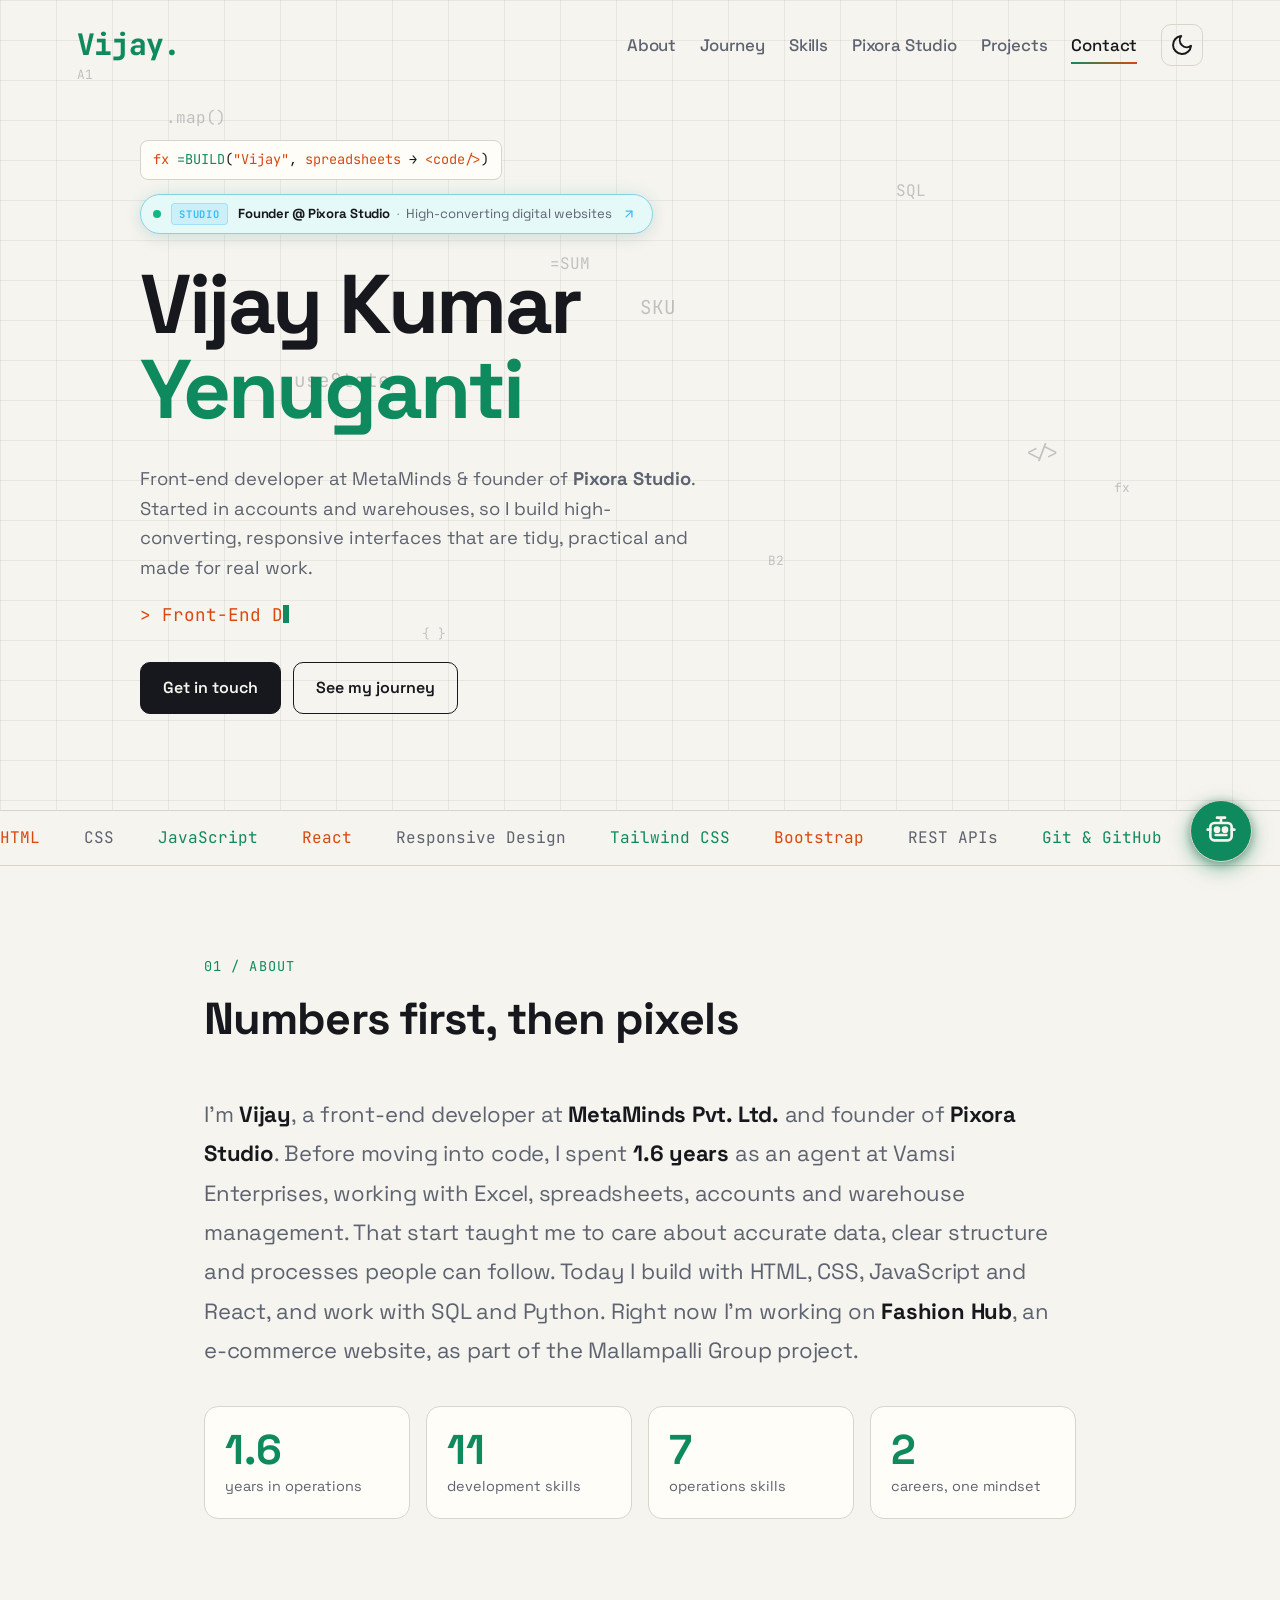
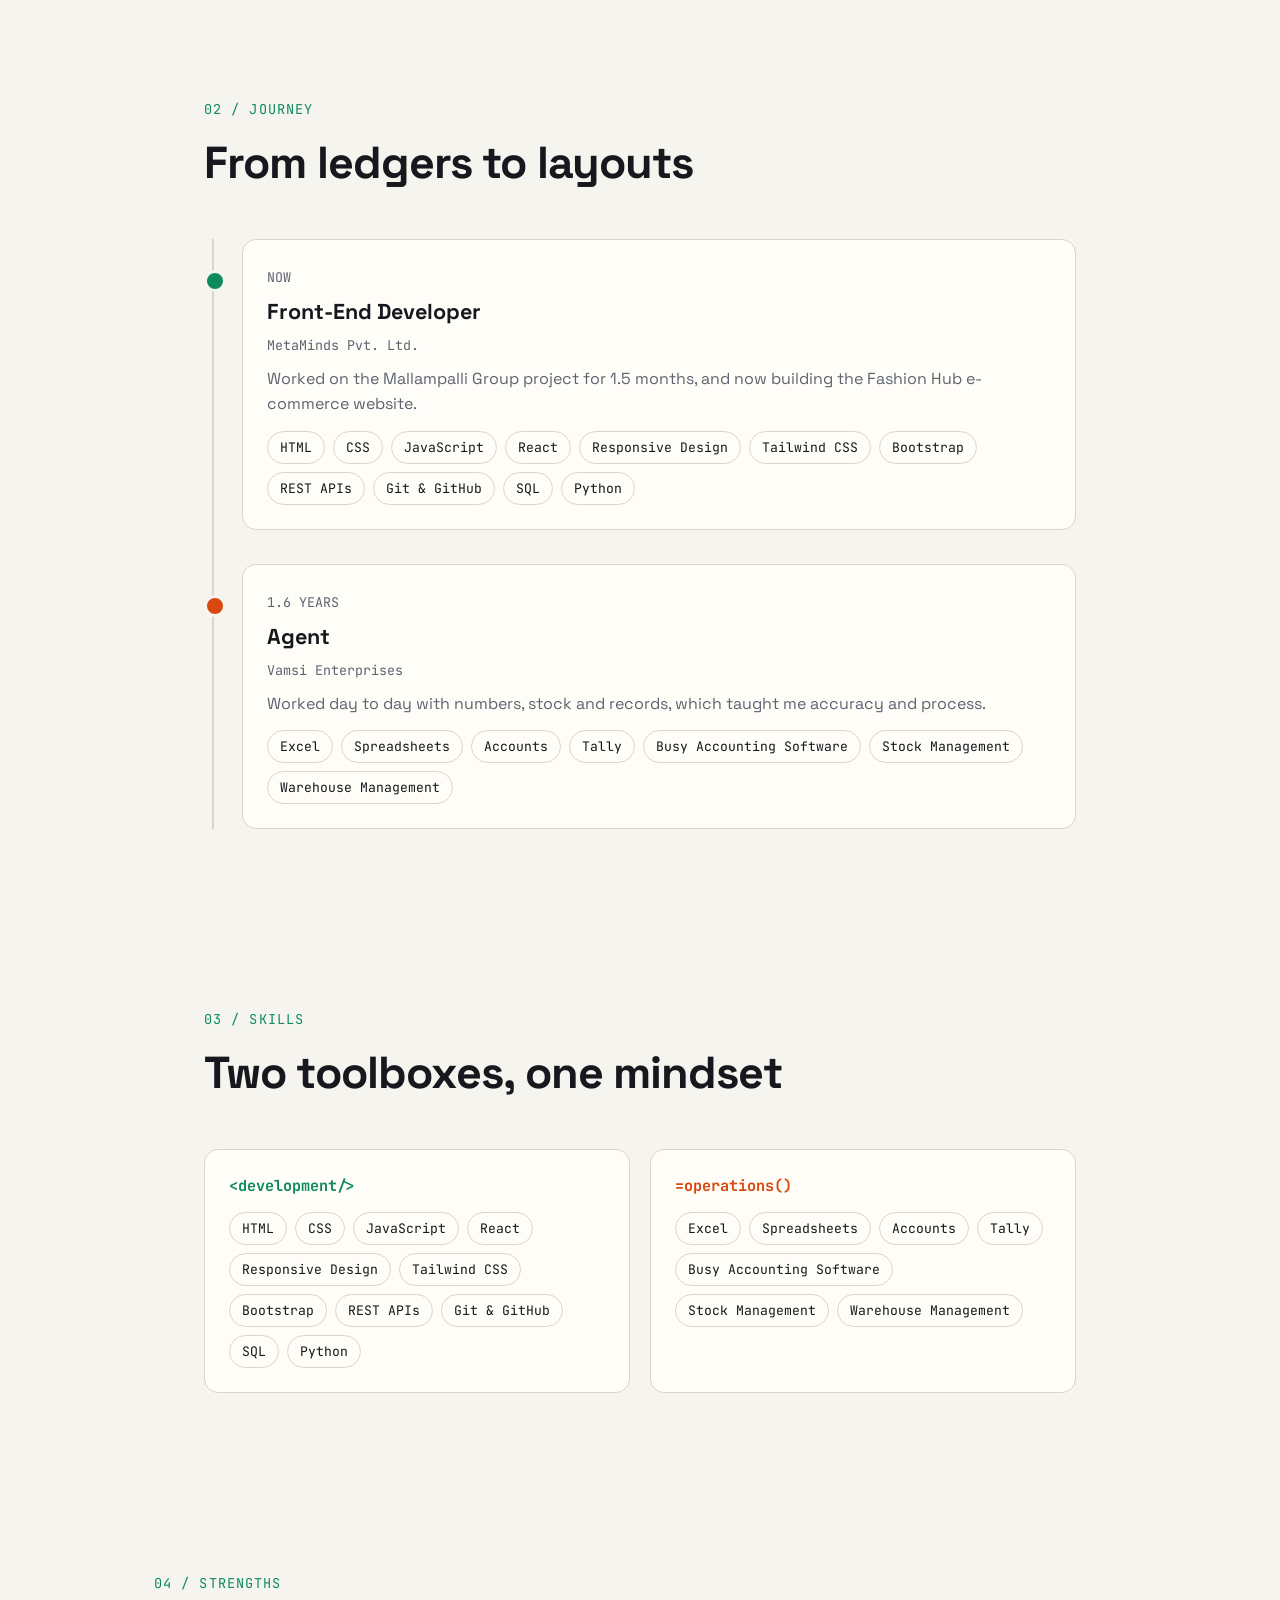
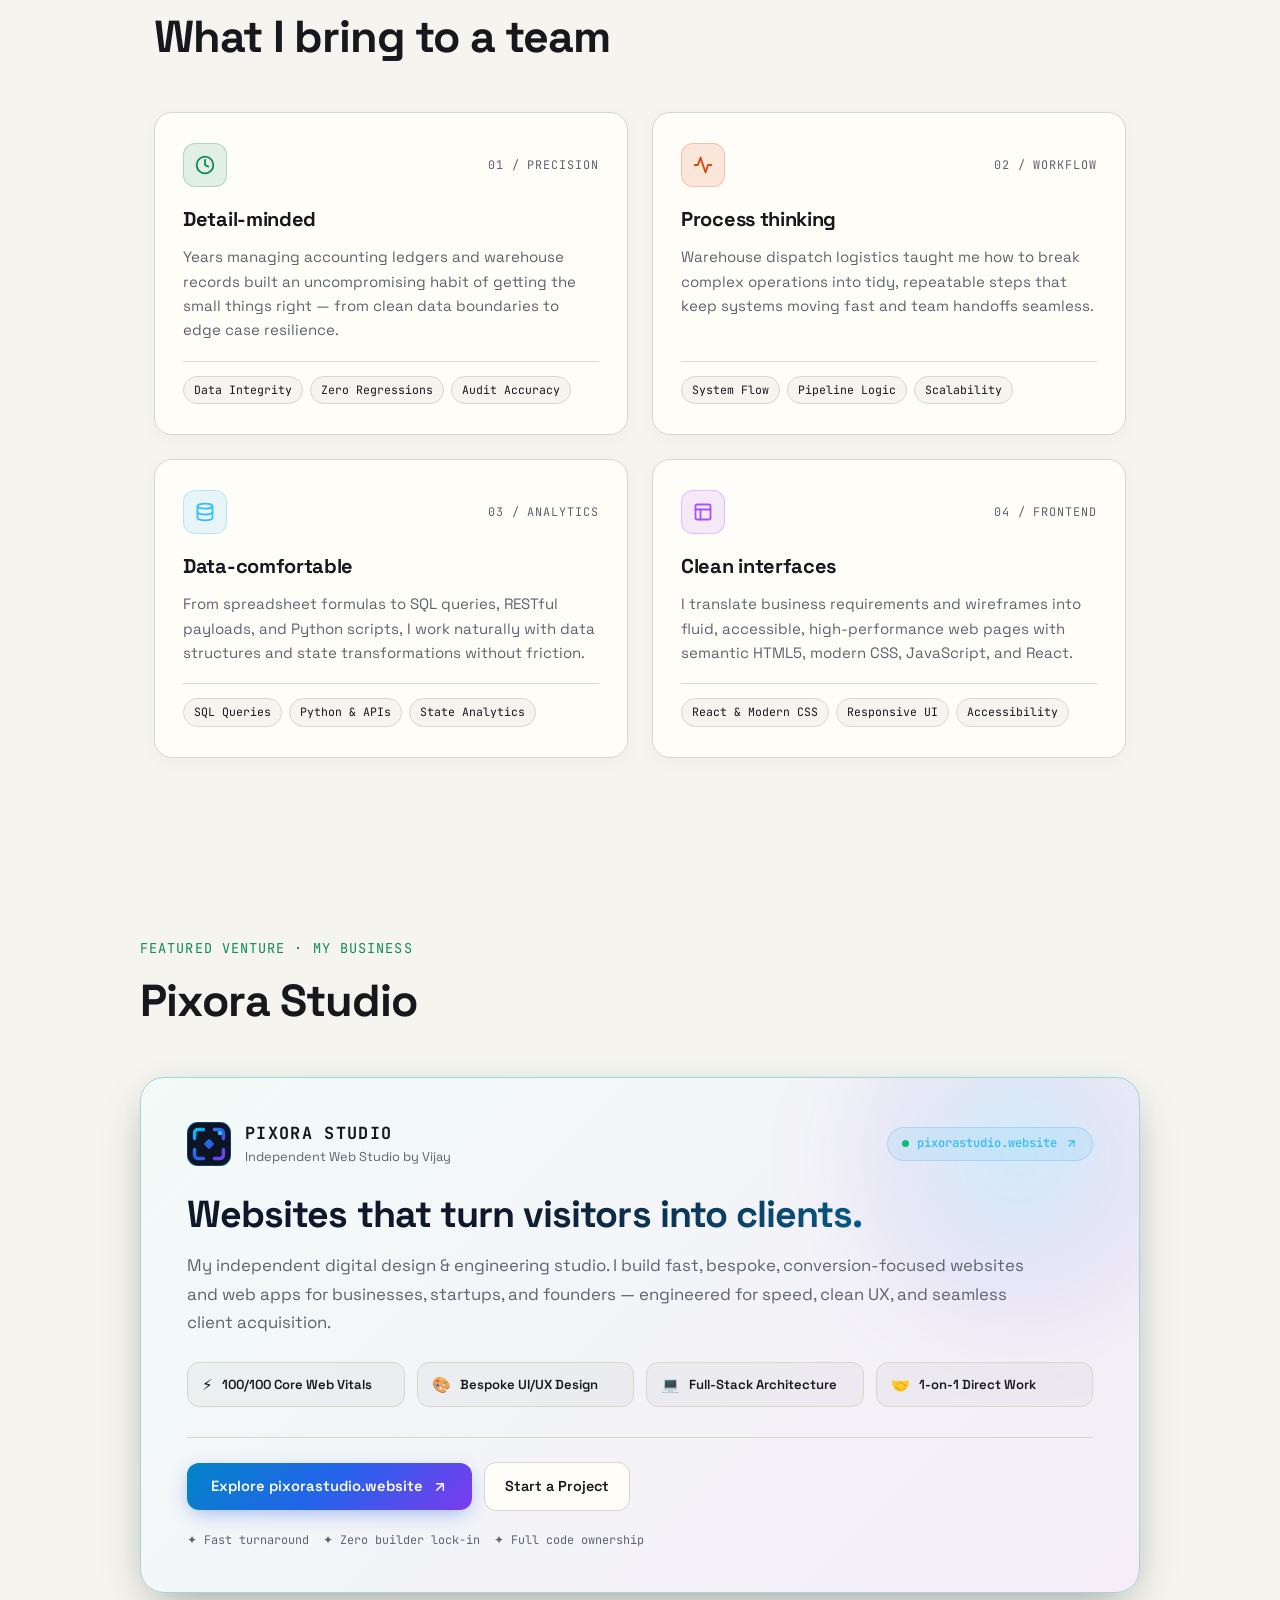
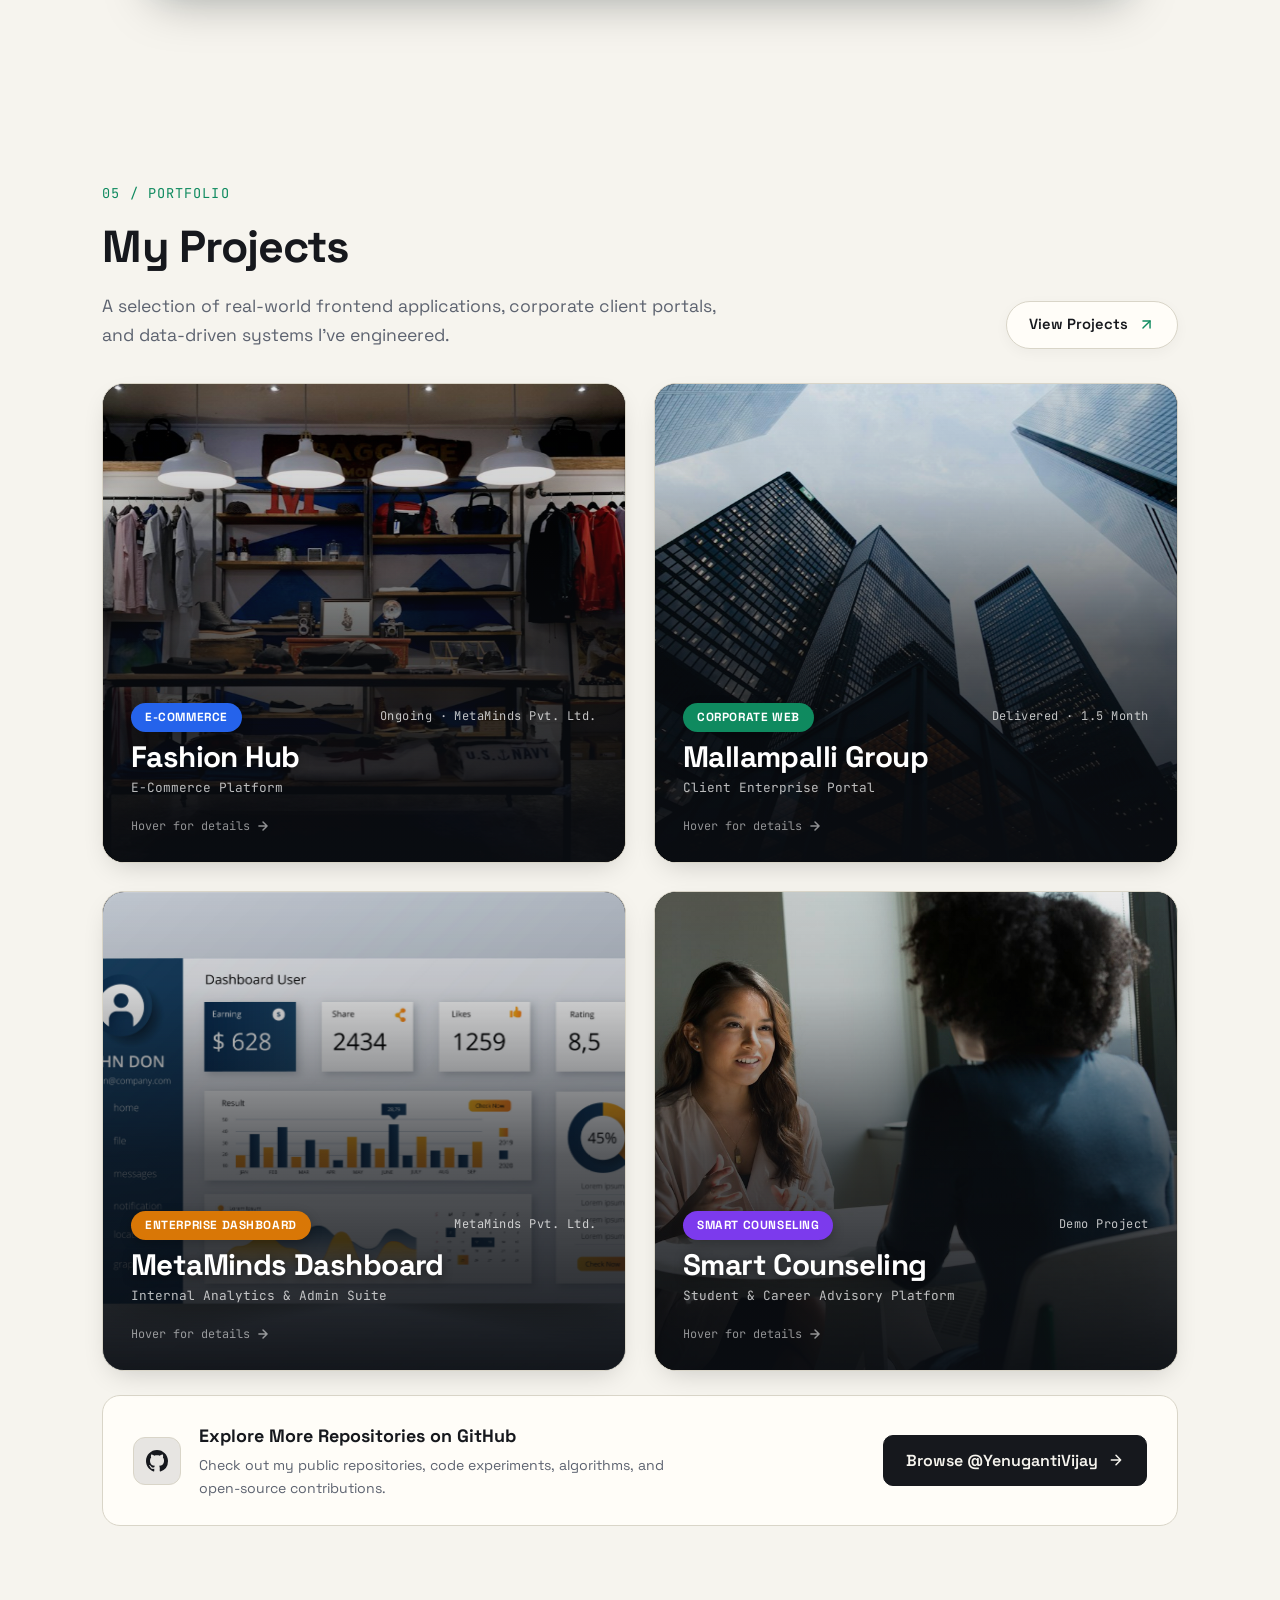
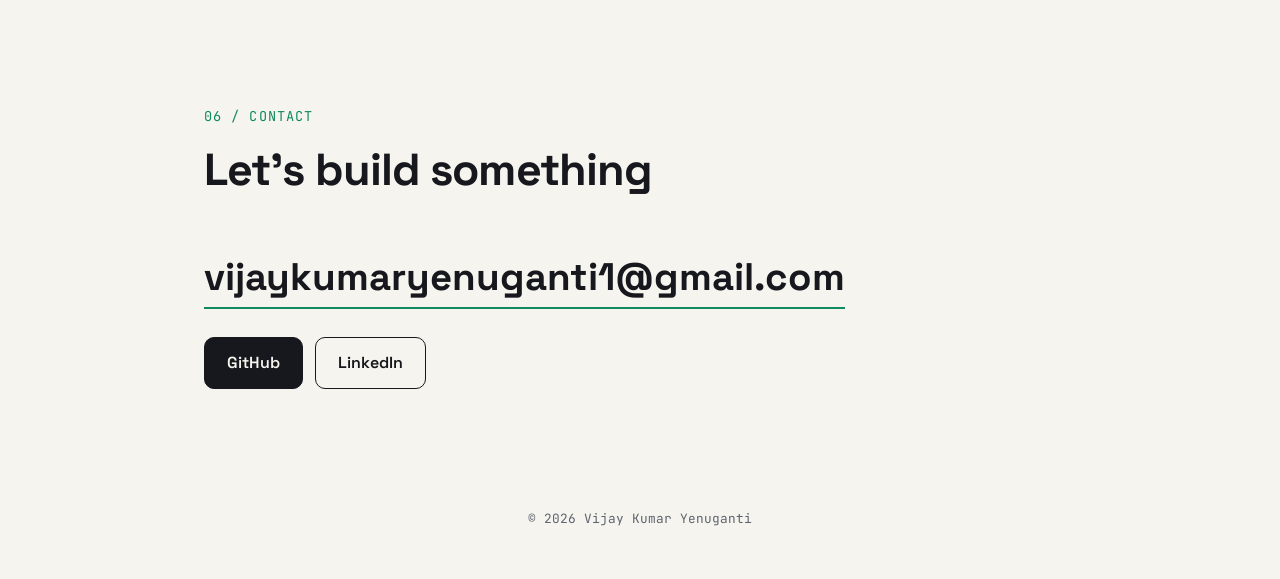
==== commit 91d05313: "feat: add Pixora Studio venture banner, update branding, and enhance navigation behavior" ====
--- a/index.html
+++ b/index.html
@@ -17,11 +17,14 @@
   <body>
     <div id="bar"></div>
     <nav>
-      <b>Vijay.</b>
+      <a href="#top" class="nav-logo" aria-label="Vijay Kumar — Back to hero section">
+        <b>Vijay.</b>
+      </a>
       <div>
         <a class="h" href="#about">About</a
         ><a class="h" href="#journey">Journey</a
         ><a class="h" href="#skills">Skills</a
+        ><a class="h" href="#pixora">Pixora Studio</a
         ><a class="h" href="#projects">Projects</a><a href="#contact">Contact</a
         ><button
           id="t"
@@ -31,8 +34,8 @@
           <svg
             class="sun"
             viewBox="0 0 24 24"
-            width="18"
-            height="18"
+            width="24"
+            height="24"
             fill="none"
             stroke="currentColor"
             stroke-width="2"
@@ -47,8 +50,8 @@
           ><svg
             class="moon"
             viewBox="0 0 24 24"
-            width="18"
-            height="18"
+            width="24"
+            height="24"
             fill="none"
             stroke="currentColor"
             stroke-width="2"
@@ -64,14 +67,101 @@
 
     <section class="hero" id="top">
       <div id="glow"></div>
+
+      <!-- Ambient Hero Background Floating Tech & Dev Icons -->
+      <div class="hero-bg-icons" aria-hidden="true">
+        <!-- React Atom -->
+        <span class="hero-bg-icon c-cyan" style="top: 14%; right: 18%; animation-delay: 0s;">
+          <svg viewBox="0 0 24 24" width="28" height="28" fill="none" stroke="currentColor" stroke-width="1.8">
+            <ellipse cx="12" cy="12" rx="10" ry="4.5" transform="rotate(30 12 12)"></ellipse>
+            <ellipse cx="12" cy="12" rx="10" ry="4.5" transform="rotate(90 12 12)"></ellipse>
+            <ellipse cx="12" cy="12" rx="10" ry="4.5" transform="rotate(150 12 12)"></ellipse>
+            <circle cx="12" cy="12" r="2" fill="currentColor"></circle>
+          </svg>
+        </span>
+        <!-- Code Brackets -->
+        <span class="hero-bg-icon c-acc" style="top: 24%; right: 38%; animation-delay: -3s;">
+          <svg viewBox="0 0 24 24" width="24" height="24" fill="none" stroke="currentColor" stroke-width="2" stroke-linecap="round" stroke-linejoin="round">
+            <polyline points="16 18 22 12 16 6"></polyline>
+            <polyline points="8 6 2 12 8 18"></polyline>
+          </svg>
+        </span>
+        <!-- Database SQL -->
+        <span class="hero-bg-icon c-blue" style="top: 66%; right: 12%; animation-delay: -6s;">
+          <svg viewBox="0 0 24 24" width="26" height="26" fill="none" stroke="currentColor" stroke-width="1.8">
+            <ellipse cx="12" cy="5" rx="9" ry="3"></ellipse>
+            <path d="M21 12c0 1.66-4 3-9 3s-9-1.34-9-3"></path>
+            <path d="M3 5v14c0 1.66 4 3 9 3s9-1.34 9-3V5"></path>
+          </svg>
+        </span>
+        <!-- Git Branch -->
+        <span class="hero-bg-icon c-acc2" style="top: 38%; right: 8%; animation-delay: -2s;">
+          <svg viewBox="0 0 24 24" width="24" height="24" fill="none" stroke="currentColor" stroke-width="2" stroke-linecap="round" stroke-linejoin="round">
+            <line x1="6" y1="3" x2="6" y2="15"></line>
+            <circle cx="18" cy="6" r="3"></circle>
+            <circle cx="6" cy="18" r="3"></circle>
+            <path d="M18 9a9 9 0 0 1-9 9"></path>
+          </svg>
+        </span>
+        <!-- Terminal Prompt -->
+        <span class="hero-bg-icon c-acc" style="top: 76%; right: 30%; animation-delay: -8s;">
+          <svg viewBox="0 0 24 24" width="26" height="26" fill="none" stroke="currentColor" stroke-width="2" stroke-linecap="round" stroke-linejoin="round">
+            <polyline points="4 17 10 11 4 5"></polyline>
+            <line x1="12" y1="19" x2="20" y2="19"></line>
+          </svg>
+        </span>
+        <!-- UI Layout Grid -->
+        <span class="hero-bg-icon c-purple" style="top: 12%; right: 54%; animation-delay: -5s;">
+          <svg viewBox="0 0 24 24" width="24" height="24" fill="none" stroke="currentColor" stroke-width="1.8" stroke-linecap="round" stroke-linejoin="round">
+            <rect x="3" y="3" width="18" height="18" rx="2" ry="2"></rect>
+            <line x1="3" y1="9" x2="21" y2="9"></line>
+            <line x1="9" y1="21" x2="9" y2="9"></line>
+          </svg>
+        </span>
+        <!-- Lightning / Performance -->
+        <span class="hero-bg-icon c-cyan" style="top: 50%; right: 24%; animation-delay: -10s;">
+          <svg viewBox="0 0 24 24" width="22" height="22" fill="none" stroke="currentColor" stroke-width="2" stroke-linecap="round" stroke-linejoin="round">
+            <polygon points="13 2 3 14 12 14 11 22 21 10 12 10 13 2"></polygon>
+          </svg>
+        </span>
+        <!-- Curly Brackets -->
+        <span class="hero-bg-icon c-acc2" style="top: 82%; right: 46%; animation-delay: -4s;">
+          <svg viewBox="0 0 24 24" width="24" height="24" fill="none" stroke="currentColor" stroke-width="2" stroke-linecap="round" stroke-linejoin="round">
+            <path d="M8 3H6a2 2 0 0 0-2 2v4a2 2 0 0 1-2 2 2 2 0 0 1 2 2v4a2 2 0 0 0 2 2h2"></path>
+            <path d="M16 3h2a2 2 0 0 1 2 2v4a2 2 0 0 0 2 2 2 2 0 0 0-2 2v4a2 2 0 0 1-2 2h-2"></path>
+          </svg>
+        </span>
+        <!-- Cloud Edge -->
+        <span class="hero-bg-icon c-blue" style="top: 42%; right: 42%; animation-delay: -7s;">
+          <svg viewBox="0 0 24 24" width="24" height="24" fill="none" stroke="currentColor" stroke-width="1.8" stroke-linecap="round" stroke-linejoin="round">
+            <path d="M18 10h-1.26A8 8 0 1 0 9 20h9a5 5 0 0 0 0-10z"></path>
+          </svg>
+        </span>
+        <!-- Pixora Sparkle -->
+        <span class="hero-bg-icon c-purple" style="top: 60%; right: 58%; animation-delay: -1s;">
+          <svg viewBox="0 0 24 24" width="22" height="22" fill="none" stroke="currentColor" stroke-width="2" stroke-linecap="round" stroke-linejoin="round">
+            <polygon points="12 2 15.09 8.26 22 9.27 17 14.14 18.18 21.02 12 17.77 5.82 21.02 7 14.14 2 9.27 8.91 8.26 12 2"></polygon>
+          </svg>
+        </span>
+      </div>
+
       <div class="fx rv">
         <i>fx</i> <span>=BUILD</span>(<i>"Vijay"</i>, <i>spreadsheets</i> →
         <i>&lt;code/&gt;</i>)
       </div>
+      <a class="hero-studio-badge rv" href="#pixora" aria-label="Explore Pixora Studio">
+        <span class="hero-badge-pulse" aria-hidden="true"></span>
+        <span class="hero-badge-tag">STUDIO</span>
+        <span class="hero-badge-label">
+          <strong>Founder @ Pixora Studio</strong>
+          <span class="badge-dot" aria-hidden="true">·</span>
+          <span class="badge-sub">High-converting digital websites</span>
+        </span>
+        <svg xmlns="http://www.w3.org/2000/svg" width="14" height="14" viewBox="0 0 24 24" fill="none" stroke="currentColor" stroke-width="2.2" stroke-linecap="round" stroke-linejoin="round" class="hero-badge-arrow" aria-hidden="true"><path d="M7 7h10v10"></path><path d="M7 17 17 7"></path></svg>
+      </a>
       <h1 class="rv">Vijay Kumar<br /><em>Yenuganti</em></h1>
       <p class="lead rv">
-        Front-end developer who started in accounts and warehouses, so I build
-        interfaces that are tidy, practical and made for real work.
+        Front-end developer at MetaMinds &amp; founder of <b>Pixora Studio</b>. Started in accounts and warehouses, so I build high-converting, responsive interfaces that are tidy, practical and made for real work.
       </p>
       <p class="role rv">
         &gt; <span id="role"></span><span class="cur"></span>
@@ -89,13 +179,14 @@
       <h2 class="rv">Numbers first, then pixels</h2>
       <p class="big rv">
         I'm <b>Vijay</b>, a front-end developer at
-        <b>Mindminds Pvt. Ltd.</b> Before moving into code, I spent
-        <b>1.6 years</b> as an agent at Vamsi Enterprises, working with Excel,
-        spreadsheets, accounts and warehouse management. That start taught me to
-        care about accurate data, clear structure and processes people can
-        follow. Today I build with HTML, CSS, JavaScript and React, and work
-        with SQL and Python. Right now I'm working on <b>Fashion Hub</b>, an
-        e-commerce website, as part of the Mallampalli Group project.
+        <b>MetaMinds Pvt. Ltd.</b> and founder of <b>Pixora Studio</b>. Before
+        moving into code, I spent <b>1.6 years</b> as an agent at Vamsi
+        Enterprises, working with Excel, spreadsheets, accounts and warehouse
+        management. That start taught me to care about accurate data, clear
+        structure and processes people can follow. Today I build with HTML, CSS,
+        JavaScript and React, and work with SQL and Python. Right now I'm
+        working on <b>Fashion Hub</b>, an e-commerce website, as part of the
+        Mallampalli Group project.
       </p>
       <div class="stats">
         <div class="stat rv">
@@ -120,7 +211,7 @@
         <div class="job rv">
           <small>NOW</small>
           <h3>Front-End Developer</h3>
-          <small>Mindminds Pvt. Ltd.</small>
+          <small>MetaMinds Pvt. Ltd.</small>
           <p>
             Worked on the Mallampalli Group project for 1.5 months, and now
             building the Fashion Hub e-commerce website.
@@ -178,40 +269,266 @@
     <section id="strengths">
       <div class="tag rv">04 / STRENGTHS</div>
       <h2 class="rv">What I bring to a team</h2>
-      <div class="cards">
+      <div class="strengths-grid">
+        <!-- 01: Detail-minded -->
         <div class="rv">
-          <div class="box tilt card-col">
-            <h3>Detail-minded</h3>
-            <p>
-              Years around accounts and records built a habit of getting the
-              small things right.
-            </p>
-          </div>
-        </div>
+          <div class="strength-card">
+            <div class="strength-card-accent"></div>
+            <div>
+              <div class="strength-card-header">
+                <div class="strength-icon-box" aria-hidden="true">
+                  <svg viewBox="0 0 24 24" width="20" height="20" fill="none" stroke="currentColor" stroke-width="2.2" stroke-linecap="round" stroke-linejoin="round">
+                    <circle cx="12" cy="12" r="10"></circle>
+                    <polyline points="12 6 12 12 16 14"></polyline>
+                  </svg>
+                </div>
+                <span class="strength-index">01 / PRECISION</span>
+              </div>
+              <h3>Detail-minded</h3>
+              <p>
+                Years managing accounting ledgers and warehouse records built an uncompromising habit of getting the small things right — from clean data boundaries to edge case resilience.
+              </p>
+            </div>
+            <div class="strength-pills">
+              <span>Data Integrity</span>
+              <span>Zero Regressions</span>
+              <span>Audit Accuracy</span>
+            </div>
+          </div>
+        </div>
+
+        <!-- 02: Process thinking -->
         <div class="rv">
-          <div class="box b tilt card-col">
-            <h3>Process thinking</h3>
-            <p>
-              Warehouse work taught me how to keep things organised and moving.
-            </p>
-          </div>
-        </div>
+          <div class="strength-card accent-orange">
+            <div class="strength-card-accent"></div>
+            <div>
+              <div class="strength-card-header">
+                <div class="strength-icon-box" aria-hidden="true">
+                  <svg viewBox="0 0 24 24" width="20" height="20" fill="none" stroke="currentColor" stroke-width="2.2" stroke-linecap="round" stroke-linejoin="round">
+                    <polyline points="22 12 18 12 15 21 9 3 6 12 2 12"></polyline>
+                  </svg>
+                </div>
+                <span class="strength-index">02 / WORKFLOW</span>
+              </div>
+              <h3>Process thinking</h3>
+              <p>
+                Warehouse dispatch logistics taught me how to break complex operations into tidy, repeatable steps that keep systems moving fast and team handoffs seamless.
+              </p>
+            </div>
+            <div class="strength-pills">
+              <span>System Flow</span>
+              <span>Pipeline Logic</span>
+              <span>Scalability</span>
+            </div>
+          </div>
+        </div>
+
+        <!-- 03: Data-comfortable -->
         <div class="rv">
-          <div class="box tilt card-col">
-            <h3>Data-comfortable</h3>
-            <p>
-              From Excel sheets to SQL and Python, I'm at ease working with
-              data.
-            </p>
-          </div>
-        </div>
+          <div class="strength-card accent-blue">
+            <div class="strength-card-accent"></div>
+            <div>
+              <div class="strength-card-header">
+                <div class="strength-icon-box" aria-hidden="true">
+                  <svg viewBox="0 0 24 24" width="20" height="20" fill="none" stroke="currentColor" stroke-width="2.2" stroke-linecap="round" stroke-linejoin="round">
+                    <ellipse cx="12" cy="5" rx="9" ry="3"></ellipse>
+                    <path d="M21 12c0 1.66-4 3-9 3s-9-1.34-9-3"></path>
+                    <path d="M3 5v14c0 1.66 4 3 9 3s9-1.34 9-3V5"></path>
+                  </svg>
+                </div>
+                <span class="strength-index">03 / ANALYTICS</span>
+              </div>
+              <h3>Data-comfortable</h3>
+              <p>
+                From spreadsheet formulas to SQL queries, RESTful payloads, and Python scripts, I work naturally with data structures and state transformations without friction.
+              </p>
+            </div>
+            <div class="strength-pills">
+              <span>SQL Queries</span>
+              <span>Python &amp; APIs</span>
+              <span>State Analytics</span>
+            </div>
+          </div>
+        </div>
+
+        <!-- 04: Clean interfaces -->
         <div class="rv">
-          <div class="box b tilt card-col">
-            <h3>Clean interfaces</h3>
-            <p>
-              I turn ideas into responsive pages with HTML, CSS, JavaScript and
-              React.
-            </p>
+          <div class="strength-card accent-violet">
+            <div class="strength-card-accent"></div>
+            <div>
+              <div class="strength-card-header">
+                <div class="strength-icon-box" aria-hidden="true">
+                  <svg viewBox="0 0 24 24" width="20" height="20" fill="none" stroke="currentColor" stroke-width="2.2" stroke-linecap="round" stroke-linejoin="round">
+                    <rect x="3" y="3" width="18" height="18" rx="2" ry="2"></rect>
+                    <line x1="3" y1="9" x2="21" y2="9"></line>
+                    <line x1="9" y1="21" x2="9" y2="9"></line>
+                  </svg>
+                </div>
+                <span class="strength-index">04 / FRONTEND</span>
+              </div>
+              <h3>Clean interfaces</h3>
+              <p>
+                I translate business requirements and wireframes into fluid, accessible, high-performance web pages with semantic HTML5, modern CSS, JavaScript, and React.
+              </p>
+            </div>
+            <div class="strength-pills">
+              <span>React &amp; Modern CSS</span>
+              <span>Responsive UI</span>
+              <span>Accessibility</span>
+            </div>
+          </div>
+        </div>
+      </div>
+    </section>
+
+    <!-- =====================================================================
+         Featured Venture — Pixora Studio (Main Attraction Spotlight)
+         ===================================================================== -->
+    <!-- =====================================================================
+         Featured Venture — Pixora Studio (Main Attraction Showcase)
+         ===================================================================== -->
+    <section id="pixora" class="pixora-section">
+      <div class="tag rv">FEATURED VENTURE · MY BUSINESS</div>
+      <h2 class="rv">Pixora Studio</h2>
+
+      <div class="pixora-simple-card rv">
+        <div class="pixora-card-glow" aria-hidden="true"></div>
+
+        <!-- Top Header: Studio Brand & Live URL Pill -->
+        <div class="pixora-simple-header">
+          <div class="pixora-brand-mark">
+            <svg
+              xmlns="http://www.w3.org/2000/svg"
+              width="44"
+              height="44"
+              viewBox="0 0 64 64"
+              aria-hidden="true"
+            >
+              <defs>
+                <linearGradient
+                  id="pix-grad"
+                  x1="8"
+                  y1="8"
+                  x2="56"
+                  y2="56"
+                  gradientUnits="userSpaceOnUse"
+                >
+                  <stop offset="0%" stop-color="#00d2ff" />
+                  <stop offset="48%" stop-color="#2563eb" />
+                  <stop offset="100%" stop-color="#7c3aed" />
+                </linearGradient>
+              </defs>
+              <rect
+                width="64"
+                height="64"
+                rx="16"
+                fill="#0d1424"
+                stroke="rgba(56, 189, 248, 0.35)"
+                stroke-width="2"
+              />
+              <path
+                d="M 24 11 H 16 C 13.2 11 11 13.2 11 16 V 24 M 40 11 H 48 C 50.8 11 53 13.2 53 16 V 24 M 11 40 V 48 C 11 50.8 13.2 53 16 53 H 24 M 53 40 V 48 C 53 50.8 50.8 53 48 53 H 40"
+                fill="none"
+                stroke="url(#pix-grad)"
+                stroke-width="5"
+                stroke-linecap="round"
+                stroke-linejoin="round"
+              />
+              <rect
+                x="26.5"
+                y="26.5"
+                width="11"
+                height="11"
+                rx="2"
+                transform="rotate(45 32 32)"
+                fill="url(#pix-grad)"
+              />
+              <circle cx="48" cy="16" r="3.2" fill="#38bdf8" />
+            </svg>
+            <div>
+              <span class="pixora-brand-name">PIXORA STUDIO</span>
+              <span class="pixora-founder-tag">Independent Web Studio by Vijay</span>
+            </div>
+          </div>
+
+          <a
+            class="pixora-live-pill"
+            href="https://pixorastudio.website"
+            target="_blank"
+            rel="noopener noreferrer"
+            aria-label="Visit pixorastudio.website"
+          >
+            <span class="pulse-dot"></span>
+            <span>pixorastudio.website</span>
+            <svg xmlns="http://www.w3.org/2000/svg" width="13" height="13" viewBox="0 0 24 24" fill="none" stroke="currentColor" stroke-width="2.2" stroke-linecap="round" stroke-linejoin="round"><path d="M7 7h10v10"></path><path d="M7 17 17 7"></path></svg>
+          </a>
+        </div>
+
+        <!-- Statement & Pitch -->
+        <div class="pixora-simple-body">
+          <h3 class="pixora-simple-quote">
+            Websites that turn visitors into clients.
+          </h3>
+          <p class="pixora-simple-desc">
+            My independent digital design &amp; engineering studio. I build fast, bespoke, conversion-focused websites and web apps for businesses, startups, and founders — engineered for speed, clean UX, and seamless client acquisition.
+          </p>
+        </div>
+
+        <!-- 4 Minimalist Highlights (Clean single row) -->
+        <div class="pixora-simple-pills">
+          <div class="pixora-pill-item">
+            <span class="pill-icon">⚡</span>
+            <span>100/100 Core Web Vitals</span>
+          </div>
+          <div class="pixora-pill-item">
+            <span class="pill-icon">🎨</span>
+            <span>Bespoke UI/UX Design</span>
+          </div>
+          <div class="pixora-pill-item">
+            <span class="pill-icon">💻</span>
+            <span>Full-Stack Architecture</span>
+          </div>
+          <div class="pixora-pill-item">
+            <span class="pill-icon">🤝</span>
+            <span>1-on-1 Direct Work</span>
+          </div>
+        </div>
+
+        <!-- Action Bar -->
+        <div class="pixora-simple-footer">
+          <div class="pixora-btn-group">
+            <a
+              class="pixora-btn-launch"
+              href="https://pixorastudio.website"
+              target="_blank"
+              rel="noopener noreferrer"
+            >
+              <span>Explore pixorastudio.website</span>
+              <svg
+                xmlns="http://www.w3.org/2000/svg"
+                width="16"
+                height="16"
+                viewBox="0 0 24 24"
+                fill="none"
+                stroke="currentColor"
+                stroke-width="2.2"
+                stroke-linecap="round"
+                stroke-linejoin="round"
+                class="lucide lucide-arrow-up-right"
+                aria-hidden="true"
+              >
+                <path d="M7 7h10v10"></path>
+                <path d="M7 17 17 7"></path>
+              </svg>
+            </a>
+            <a class="pixora-btn-contact" href="#contact">
+              <span>Start a Project</span>
+            </a>
+          </div>
+          <div class="pixora-guarantee">
+            <span>✦ Fast turnaround</span>
+            <span>✦ Zero builder lock-in</span>
+            <span>✦ Full code ownership</span>
           </div>
         </div>
       </div>
@@ -363,7 +680,7 @@
                       <strong
                         >Developed full-stack web and admin portals</strong
                       >
-                      for the Mallampalli Business Group at MetaM Pvt. Ltd.
+                      for the Mallampalli Business Group at MetaMinds Pvt. Ltd.
                     </li>
                     <li>
                       <strong>Integrated a custom admin CMS</strong> enabling
@@ -742,8 +1059,8 @@
       <svg
         class="bot-icon"
         viewBox="0 0 24 24"
-        width="26"
-        height="26"
+        width="32"
+        height="32"
         fill="none"
         stroke="currentColor"
         stroke-width="2"
@@ -761,11 +1078,11 @@
       <svg
         class="close-icon"
         viewBox="0 0 24 24"
-        width="24"
-        height="24"
+        width="28"
+        height="28"
         fill="none"
         stroke="currentColor"
-        stroke-width="2"
+        stroke-width="2.2"
         stroke-linecap="round"
         stroke-linejoin="round"
         aria-hidden="true"
--- a/style.css
+++ b/style.css
@@ -60,33 +60,81 @@
   height: 3px;
   width: 0;
   background: linear-gradient(90deg, var(--acc), var(--acc2));
-  z-index: 20;
+  z-index: 101;
 }
 nav {
-  position: sticky;
-  top: env(safe-area-inset-top, 0px);
-  z-index: 10;
+  position: fixed;
+  top: 0;
+  left: 0;
+  right: 0;
+  width: 100%;
+  box-sizing: border-box;
+  z-index: 100;
   display: flex;
   justify-content: space-between;
   align-items: center;
-  padding: 14px 5vw;
-  background: color-mix(in srgb, var(--bg) 85%, transparent);
-  backdrop-filter: blur(10px);
-  border-bottom: 1px solid var(--line);
+  padding: 24px 6vw;
+  background: transparent !important;
+  border-bottom: 1px solid transparent !important;
+  backdrop-filter: none !important;
+  -webkit-backdrop-filter: none !important;
+  box-shadow: none !important;
+  transition:
+    background 0.3s cubic-bezier(0.22, 1, 0.36, 1),
+    border-color 0.3s cubic-bezier(0.22, 1, 0.36, 1),
+    backdrop-filter 0.3s ease,
+    box-shadow 0.3s ease,
+    padding 0.3s ease;
+}
+
+nav.scrolled {
+  padding: 16px 6vw;
+  background: color-mix(in srgb, var(--bg) 88%, transparent) !important;
+  border-bottom: 1px solid var(--line) !important;
+  backdrop-filter: blur(14px) !important;
+  -webkit-backdrop-filter: blur(14px) !important;
+  box-shadow: 0 4px 20px rgba(0, 0, 0, 0.08) !important;
+}
+
+:root[data-theme="dark"] nav.scrolled {
+  background: rgba(14, 16, 19, 0.88) !important;
+  box-shadow: 0 8px 24px -6px rgba(0, 0, 0, 0.6) !important;
+}
+.nav-logo,
+a.nav-logo {
+  text-decoration: none;
+  cursor: pointer;
+  display: inline-flex;
+  align-items: center;
+  transition: opacity 0.2s ease, transform 0.2s ease;
+}
+.nav-logo:hover {
+  opacity: 0.9;
+  transform: translateY(-1px);
 }
 nav b {
   font-family: var(--mono);
+  font-size: 1.85rem;
+  font-weight: 750;
+  letter-spacing: -0.025em;
   color: var(--acc);
+  line-height: 1;
+  display: inline-flex;
+  align-items: center;
+  cursor: pointer;
 }
 nav div {
   display: flex;
-  gap: 18px;
-  font-size: 0.9rem;
+  gap: 24px;
   align-items: center;
 }
 nav a {
   text-decoration: none;
+  font-size: 1.05rem;
+  font-weight: 500;
+  letter-spacing: -0.01em;
   color: var(--mut);
+  transition: color 0.2s ease, transform 0.2s ease;
 }
 nav a:hover {
   color: var(--fg);
@@ -95,9 +143,27 @@
   background: none;
   border: 1px solid var(--line);
   color: var(--fg);
-  border-radius: 8px;
-  padding: 4px 9px;
+  border-radius: 10px;
+  width: 42px;
+  height: 42px;
+  padding: 0;
   cursor: pointer;
+  display: grid;
+  place-items: center;
+  transition: all 0.25s ease;
+}
+nav button:hover {
+  border-color: var(--acc);
+  color: var(--acc);
+  background: color-mix(in srgb, var(--acc) 10%, transparent);
+}
+nav button svg {
+  width: 24px;
+  height: 24px;
+  transition: transform 0.3s cubic-bezier(0.22, 1, 0.36, 1);
+}
+nav button:hover svg {
+  transform: rotate(18deg) scale(1.08);
 }
 section {
   padding: 90px 5vw;
@@ -105,17 +171,83 @@
   margin: 0 auto;
 }
 .hero {
-  min-height: 88vh;
+  min-height: 90vh;
   display: flex;
   flex-direction: column;
   justify-content: center;
   position: relative;
   max-width: none;
+  padding-top: calc(104px + env(safe-area-inset-top, 0px));
+  padding-bottom: 60px;
   padding-left: max(5vw, calc((100vw - 1000px) / 2));
   background-image:
     linear-gradient(var(--grid) 1px, transparent 1px),
     linear-gradient(90deg, var(--grid) 1px, transparent 1px);
   background-size: 56px 40px;
+  overflow: hidden;
+}
+
+/* Hero Background Floating Tech & Dev Icons */
+.hero-bg-icons {
+  position: absolute;
+  inset: 0;
+  overflow: hidden;
+  pointer-events: none;
+  z-index: 0;
+}
+
+.hero-bg-icon {
+  position: absolute;
+  display: flex;
+  align-items: center;
+  justify-content: center;
+  color: var(--mut);
+  opacity: 0.18;
+  animation: hero-drift 14s ease-in-out infinite;
+  will-change: transform;
+  filter: drop-shadow(0 2px 8px currentColor);
+}
+
+:root[data-theme="dark"] .hero-bg-icon {
+  opacity: 0.28;
+}
+
+.hero-bg-icon.c-acc {
+  color: var(--acc);
+}
+
+.hero-bg-icon.c-acc2 {
+  color: var(--acc2);
+}
+
+.hero-bg-icon.c-cyan {
+  color: #00d2ff;
+}
+
+.hero-bg-icon.c-purple {
+  color: #a855f7;
+}
+
+.hero-bg-icon.c-blue {
+  color: #3b82f6;
+}
+
+.hero-bg-icon:nth-child(even) {
+  animation-duration: 18s;
+  animation-direction: reverse;
+}
+
+.hero-bg-icon:nth-child(3n) {
+  animation-duration: 12s;
+}
+
+@keyframes hero-drift {
+  0%, 100% {
+    transform: translateY(0) rotate(0deg) scale(1);
+  }
+  50% {
+    transform: translateY(-22px) rotate(8deg) scale(1.05);
+  }
 }
 .fx {
   font-family: var(--mono);
@@ -381,8 +513,11 @@
   }
 }
 .big {
-  font-size: clamp(1.05rem, 2.6vw, 1.35rem);
-  max-width: 760px;
+  font-size: clamp(1.1rem, 2.2vw, 1.38rem);
+  max-width: 1000px;
+  width: 100%;
+  line-height: 1.78;
+  letter-spacing: -0.01em;
   color: var(--mut);
 }
 .big b {
@@ -410,6 +545,173 @@
   color: var(--mut);
   font-size: 0.9rem;
 }
+
+/* ==========================================================================
+   Redesigned Strengths Section (2x2 Balanced with Generous Card Width)
+   ========================================================================== */
+#strengths {
+  max-width: 1100px;
+  width: min(94vw, 1100px);
+  margin: 0 auto;
+}
+
+.strengths-grid {
+  display: grid;
+  grid-template-columns: repeat(2, 1fr);
+  gap: 24px;
+}
+
+.strength-card {
+  position: relative;
+  display: flex;
+  flex-direction: column;
+  justify-content: space-between;
+  padding: 30px 28px;
+  border-radius: 18px;
+  background: var(--card);
+  border: 1px solid var(--line);
+  box-shadow: 0 4px 20px rgba(0, 0, 0, 0.03);
+  overflow: hidden;
+  height: 100%;
+  transition: transform 0.35s cubic-bezier(0.22, 1, 0.36, 1), border-color 0.3s ease, box-shadow 0.3s ease;
+}
+
+:root[data-theme="dark"] .strength-card {
+  box-shadow: 0 8px 24px -10px rgba(0, 0, 0, 0.4);
+}
+
+.strength-card:hover {
+  transform: translateY(-4px);
+  border-color: var(--acc);
+  box-shadow: 0 16px 36px -10px color-mix(in srgb, var(--acc) 20%, rgba(0, 0, 0, 0.2));
+}
+
+.strength-card-accent {
+  position: absolute;
+  top: 0;
+  left: 0;
+  right: 0;
+  height: 3px;
+  background: linear-gradient(90deg, var(--acc), transparent);
+  opacity: 0;
+  transition: opacity 0.3s ease;
+}
+
+.strength-card.accent-orange .strength-card-accent {
+  background: linear-gradient(90deg, var(--acc2), transparent);
+}
+
+.strength-card.accent-blue .strength-card-accent {
+  background: linear-gradient(90deg, #38bdf8, transparent);
+}
+
+.strength-card.accent-violet .strength-card-accent {
+  background: linear-gradient(90deg, #a855f7, transparent);
+}
+
+.strength-card:hover .strength-card-accent {
+  opacity: 1;
+}
+
+.strength-card-header {
+  display: flex;
+  align-items: center;
+  justify-content: space-between;
+  margin-bottom: 16px;
+}
+
+.strength-icon-box {
+  width: 44px;
+  height: 44px;
+  border-radius: 12px;
+  display: flex;
+  align-items: center;
+  justify-content: center;
+  background: color-mix(in srgb, var(--acc) 12%, transparent);
+  color: var(--acc);
+  border: 1px solid color-mix(in srgb, var(--acc) 25%, transparent);
+  transition: transform 0.25s ease;
+}
+
+.strength-card:hover .strength-icon-box {
+  transform: scale(1.06);
+}
+
+.strength-card.accent-orange .strength-icon-box {
+  background: color-mix(in srgb, var(--acc2) 12%, transparent);
+  color: var(--acc2);
+  border-color: color-mix(in srgb, var(--acc2) 25%, transparent);
+}
+
+.strength-card.accent-blue .strength-icon-box {
+  background: rgba(56, 189, 248, 0.12);
+  color: #38bdf8;
+  border-color: rgba(56, 189, 248, 0.28);
+}
+
+.strength-card.accent-violet .strength-icon-box {
+  background: rgba(168, 85, 247, 0.12);
+  color: #a855f7;
+  border-color: rgba(168, 85, 247, 0.28);
+}
+
+.strength-index {
+  font-family: var(--mono);
+  font-size: 0.74rem;
+  letter-spacing: 0.08em;
+  color: var(--mut);
+  text-transform: uppercase;
+}
+
+.strength-card h3 {
+  margin: 0 0 10px;
+  font-size: 1.25rem;
+  font-weight: 700;
+  letter-spacing: -0.015em;
+  color: var(--fg);
+}
+
+.strength-card p {
+  margin: 0 0 18px;
+  font-size: 0.94rem;
+  line-height: 1.62;
+  color: var(--mut);
+}
+
+.strength-pills {
+  display: flex;
+  flex-wrap: wrap;
+  gap: 7px;
+  margin-top: auto;
+  padding-top: 14px;
+  border-top: 1px solid var(--line);
+}
+
+.strength-pills span {
+  font-family: var(--mono);
+  font-size: 0.72rem;
+  padding: 4px 10px;
+  border-radius: 99px;
+  background: color-mix(in srgb, var(--fg) 4%, transparent);
+  color: var(--fg);
+  border: 1px solid var(--line);
+  transition: border-color 0.2s ease, color 0.2s ease;
+}
+
+.strength-card:hover .strength-pills span {
+  border-color: color-mix(in srgb, var(--acc) 40%, var(--line) 60%);
+}
+
+@media (max-width: 768px) {
+  .strengths-grid {
+    grid-template-columns: 1fr;
+    gap: 18px;
+  }
+  .strength-card {
+    padding: 24px 20px;
+  }
+}
+
 .cards {
   display: grid;
   grid-template-columns: repeat(auto-fit, minmax(210px, 1fr));
@@ -491,10 +793,16 @@
 }
 
 /* ---- Theme toggle icons ---- */
-nav button {
+nav button,
+#t {
   display: grid;
   place-items: center;
   line-height: 0;
+}
+#t svg {
+  width: 24px;
+  height: 24px;
+  flex-shrink: 0;
 }
 #t .sun {
   display: none;
@@ -556,19 +864,19 @@
 /* ---- Custom Portfolio Chatbot Widget ---- */
 .cb-widget {
   position: fixed;
-  bottom: 84px;
-  right: 20px;
-  width: 380px;
-  max-width: calc(100vw - 32px);
-  height: 520px;
-  max-height: calc(100vh - 110px);
-  max-height: calc(100dvh - 110px);
+  bottom: 114px;
+  right: 28px;
+  width: 420px;
+  max-width: calc(100vw - 36px);
+  height: 580px;
+  max-height: calc(100vh - 135px);
+  max-height: calc(100dvh - 135px);
   background: var(--card);
   border: 1px solid var(--line);
-  border-radius: 18px;
+  border-radius: 20px;
   box-shadow:
-    0 16px 40px rgba(0, 0, 0, 0.38),
-    0 0 0 1px color-mix(in srgb, var(--acc) 18%, transparent);
+    0 20px 48px rgba(0, 0, 0, 0.42),
+    0 0 0 1px color-mix(in srgb, var(--acc) 22%, transparent);
   display: flex;
   flex-direction: column;
   overflow: hidden;
@@ -934,17 +1242,17 @@
 /* Floating Launcher Button */
 .chatbot-toggle {
   position: fixed;
-  bottom: 20px;
-  right: 20px;
-  width: 54px;
-  height: 54px;
+  bottom: 38px;
+  right: 28px;
+  width: 62px;
+  height: 62px;
   border-radius: 50%;
   background: var(--acc);
   color: var(--bg);
   cursor: pointer;
   box-shadow:
-    0 4px 16px color-mix(in srgb, var(--acc) 45%, transparent),
-    0 2px 8px rgba(0, 0, 0, 0.25);
+    0 6px 20px color-mix(in srgb, var(--acc) 50%, transparent),
+    0 2px 10px rgba(0, 0, 0, 0.3);
   z-index: 10000;
   border: 1px solid var(--line);
   outline: none;
@@ -958,26 +1266,57 @@
     box-shadow 0.25s ease;
 }
 
-/* Ambient breathing pulse on launcher when closed */
+/* Vibration animation while closed (until opened) */
 .chatbot-toggle:not(.open) {
-  animation: cbPulseBeacon 3.2s infinite ease-in-out;
-}
-
-@keyframes cbPulseBeacon {
+  animation: botVibrate 3.8s infinite ease-in-out;
+}
+
+.chatbot-toggle.open {
+  animation: none !important;
+  transform: none;
+}
+
+@keyframes botVibrate {
   0%, 100% {
+    transform: rotate(0deg) scale(1);
     box-shadow:
-      0 4px 16px color-mix(in srgb, var(--acc) 45%, transparent),
-      0 2px 8px rgba(0, 0, 0, 0.25);
+      0 6px 20px color-mix(in srgb, var(--acc) 50%, transparent),
+      0 2px 10px rgba(0, 0, 0, 0.3);
+  }
+  2%, 6%, 10% {
+    transform: rotate(-10deg) scale(1.08);
+    box-shadow:
+      0 6px 24px color-mix(in srgb, var(--acc) 70%, transparent),
+      0 0 0 6px color-mix(in srgb, var(--acc) 25%, transparent);
+  }
+  4%, 8%, 12% {
+    transform: rotate(10deg) scale(1.08);
+    box-shadow:
+      0 6px 24px color-mix(in srgb, var(--acc) 70%, transparent),
+      0 0 0 6px color-mix(in srgb, var(--acc) 25%, transparent);
+  }
+  14% {
+    transform: rotate(-4deg) scale(1.04);
+  }
+  16% {
+    transform: rotate(4deg) scale(1.04);
+  }
+  18% {
+    transform: rotate(0deg) scale(1);
+    box-shadow:
+      0 6px 20px color-mix(in srgb, var(--acc) 50%, transparent),
+      0 2px 10px rgba(0, 0, 0, 0.3);
   }
   50% {
     box-shadow:
-      0 4px 28px color-mix(in srgb, var(--acc) 75%, transparent),
-      0 0 0 8px color-mix(in srgb, var(--acc) 20%, transparent);
+      0 6px 26px color-mix(in srgb, var(--acc) 75%, transparent),
+      0 0 0 10px color-mix(in srgb, var(--acc) 18%, transparent);
   }
 }
 
 .chatbot-toggle:hover {
-  transform: translateY(-2px) scale(1.07);
+  transform: translateY(-2px) scale(1.08);
+  animation-play-state: paused;
 }
 
 .chatbot-toggle:active {
@@ -992,7 +1331,14 @@
     opacity 0.25s ease;
 }
 
+.chatbot-toggle .bot-icon {
+  width: 32px;
+  height: 32px;
+}
+
 .chatbot-toggle .close-icon {
+  width: 28px;
+  height: 28px;
   opacity: 0;
   transform: rotate(-90deg) scale(0.6);
   pointer-events: none;
@@ -1010,12 +1356,22 @@
   pointer-events: auto;
 }
 
-@media (max-width: 420px) {
+@media (max-width: 480px) {
+  .chatbot-toggle {
+    bottom: 24px;
+    right: 18px;
+    width: 56px;
+    height: 56px;
+  }
+  .chatbot-toggle .bot-icon {
+    width: 28px;
+    height: 28px;
+  }
   .cb-widget {
     right: 12px;
-    bottom: 78px;
+    bottom: 90px;
     width: calc(100vw - 24px);
-    height: 72vh;
+    height: 74vh;
   }
 }
 
@@ -1578,7 +1934,7 @@
   display: flex;
   justify-content: space-between;
   align-items: center;
-  padding: 16px 5vw;
+  padding: 20px 6vw;
   background: color-mix(in srgb, var(--bg) 85%, transparent);
   backdrop-filter: blur(10px);
   border-bottom: 1px solid var(--line);
@@ -1739,8 +2095,441 @@
   }
 }
 
-
-
-
-
-
+/* ==========================================================================
+   Hero Studio Badge (Pixora Studio Interactive Pill)
+   ========================================================================== */
+a.hero-studio-badge,
+.hero-studio-badge {
+  display: inline-flex;
+  align-items: center;
+  gap: 10px;
+  padding: 8px 16px 8px 12px;
+  border-radius: 999px;
+  background: color-mix(in srgb, var(--card) 90%, #00d2ff 10%);
+  border: 1px solid color-mix(in srgb, var(--line) 60%, #00d2ff 40%);
+  color: var(--fg);
+  font-size: 0.82rem;
+  font-family: var(--sans);
+  text-decoration: none !important;
+  margin: 14px 0 6px;
+  width: fit-content;
+  max-width: 100%;
+  box-shadow:
+    0 4px 18px rgba(0, 0, 0, 0.08),
+    0 0 20px rgba(0, 210, 255, 0.12);
+  backdrop-filter: blur(10px);
+  -webkit-backdrop-filter: blur(10px);
+  transition:
+    transform 0.3s cubic-bezier(0.22, 1, 0.36, 1),
+    border-color 0.3s ease,
+    box-shadow 0.3s ease,
+    background 0.3s ease;
+  cursor: pointer;
+  position: relative;
+}
+
+:root[data-theme="dark"] a.hero-studio-badge,
+:root[data-theme="dark"] .hero-studio-badge {
+  background: rgba(13, 20, 36, 0.88);
+  border-color: rgba(56, 189, 248, 0.35);
+  box-shadow:
+    0 6px 24px rgba(0, 0, 0, 0.4),
+    0 0 25px rgba(0, 210, 255, 0.15);
+}
+
+a.hero-studio-badge *,
+.hero-studio-badge * {
+  text-decoration: none !important;
+}
+
+a.hero-studio-badge:hover,
+.hero-studio-badge:hover {
+  transform: translateY(-2px);
+  border-color: #38bdf8;
+  background: color-mix(in srgb, var(--card) 80%, #00d2ff 20%);
+  box-shadow:
+    0 8px 30px rgba(0, 210, 255, 0.28),
+    0 0 20px rgba(56, 189, 248, 0.3);
+  text-decoration: none !important;
+}
+
+.hero-badge-pulse {
+  width: 8px;
+  height: 8px;
+  border-radius: 50%;
+  background: #10b981;
+  box-shadow: 0 0 0 0 rgba(16, 185, 129, 0.7);
+  animation: pulse-ring 2s infinite cubic-bezier(0.45, 0, 0.55, 1);
+  flex-shrink: 0;
+}
+
+.hero-badge-tag {
+  font-family: var(--mono);
+  font-size: 0.65rem;
+  font-weight: 700;
+  letter-spacing: 0.08em;
+  padding: 2px 7px;
+  border-radius: 4px;
+  background: rgba(56, 189, 248, 0.14);
+  color: #38bdf8;
+  border: 1px solid rgba(56, 189, 248, 0.3);
+  flex-shrink: 0;
+}
+
+.hero-badge-label {
+  display: inline-flex;
+  align-items: center;
+  gap: 7px;
+  font-size: 0.82rem;
+  color: var(--mut);
+  line-height: 1.3;
+}
+
+.hero-badge-label strong {
+  color: var(--fg);
+  font-weight: 700;
+  letter-spacing: -0.01em;
+  transition: color 0.2s ease;
+}
+
+.hero-studio-badge:hover .hero-badge-label strong {
+  color: #38bdf8;
+}
+
+.badge-dot {
+  color: var(--mut);
+  opacity: 0.6;
+}
+
+.badge-sub {
+  color: var(--mut);
+}
+
+.hero-badge-arrow {
+  color: #38bdf8;
+  flex-shrink: 0;
+  transition: transform 0.25s ease, color 0.25s ease;
+}
+
+.hero-studio-badge:hover .hero-badge-arrow {
+  transform: translate(3px, -3px);
+  color: #ffffff;
+}/* ==========================================================================
+   Featured Venture — Pixora Studio (Clean, High-Converting Showcase UI)
+   ========================================================================== */
+#pixora {
+  max-width: 1000px;
+  width: min(94vw, 1000px);
+  margin: 30px auto 40px;
+  padding: 60px 0;
+  position: relative;
+}
+
+.pixora-simple-card {
+  position: relative;
+  overflow: hidden;
+  padding: 42px 46px;
+  border-radius: 24px;
+  background: linear-gradient(
+    135deg,
+    color-mix(in srgb, var(--card) 95%, #00d2ff 5%) 0%,
+    color-mix(in srgb, var(--card) 92%, #7c3aed 8%) 100%
+  );
+  border: 1.5px solid color-mix(in srgb, var(--line) 75%, #00d2ff 25%);
+  box-shadow:
+    0 20px 50px -15px rgba(0, 0, 0, 0.35),
+    0 0 35px -10px rgba(0, 210, 255, 0.12);
+  transition: transform 0.35s cubic-bezier(0.22, 1, 0.36, 1), box-shadow 0.3s ease, border-color 0.3s ease;
+}
+
+:root[data-theme="dark"] .pixora-simple-card {
+  background: linear-gradient(
+    135deg,
+    rgba(14, 21, 37, 0.95) 0%,
+    rgba(10, 14, 26, 0.92) 50%,
+    rgba(18, 14, 34, 0.95) 100%
+  );
+  border-color: rgba(56, 189, 248, 0.3);
+  box-shadow:
+    0 24px 60px -15px rgba(0, 0, 0, 0.65),
+    0 0 45px -8px rgba(0, 210, 255, 0.16);
+}
+
+.pixora-simple-card:hover {
+  transform: translateY(-3px);
+  border-color: rgba(56, 189, 248, 0.55);
+  box-shadow:
+    0 30px 70px -15px rgba(0, 0, 0, 0.45),
+    0 0 55px -5px rgba(0, 210, 255, 0.25);
+}
+
+.pixora-card-glow {
+  position: absolute;
+  top: -120px;
+  right: -80px;
+  width: 400px;
+  height: 400px;
+  border-radius: 50%;
+  background: radial-gradient(circle, rgba(0, 210, 255, 0.16) 0%, rgba(124, 58, 237, 0.08) 50%, transparent 70%);
+  pointer-events: none;
+  filter: blur(40px);
+}
+
+/* Header: Brand & Live URL Pill */
+.pixora-simple-header {
+  display: flex;
+  align-items: center;
+  justify-content: space-between;
+  flex-wrap: wrap;
+  gap: 16px;
+  margin-bottom: 24px;
+  position: relative;
+  z-index: 2;
+}
+
+.pixora-brand-mark {
+  display: flex;
+  align-items: center;
+  gap: 14px;
+}
+
+.pixora-brand-name {
+  display: block;
+  font-family: var(--mono);
+  font-size: 1.05rem;
+  font-weight: 700;
+  letter-spacing: 0.08em;
+  color: var(--fg);
+}
+
+.pixora-founder-tag {
+  display: block;
+  font-size: 0.8rem;
+  color: var(--mut);
+  font-family: var(--sans);
+}
+
+.pixora-live-pill {
+  display: inline-flex;
+  align-items: center;
+  gap: 8px;
+  padding: 6px 14px;
+  border-radius: 999px;
+  background: rgba(56, 189, 248, 0.1);
+  border: 1px solid rgba(56, 189, 248, 0.3);
+  color: #38bdf8;
+  font-family: var(--mono);
+  font-size: 0.76rem;
+  font-weight: 600;
+  text-decoration: none;
+  transition: all 0.25s ease;
+}
+
+.pixora-live-pill:hover {
+  background: rgba(56, 189, 248, 0.2);
+  border-color: #38bdf8;
+  transform: translateY(-2px);
+  color: #ffffff;
+}
+
+.pixora-live-pill .pulse-dot {
+  width: 7px;
+  height: 7px;
+  border-radius: 50%;
+  background: #10b981;
+  box-shadow: 0 0 0 0 rgba(16, 185, 129, 0.7);
+  animation: pulse-ring 2s infinite cubic-bezier(0.45, 0, 0.55, 1);
+}
+
+/* Main Body Quote & Pitch */
+.pixora-simple-body {
+  position: relative;
+  z-index: 2;
+  margin-bottom: 26px;
+}
+
+.pixora-simple-quote {
+  font-size: clamp(1.6rem, 3.2vw, 2.35rem);
+  font-weight: 700;
+  letter-spacing: -0.025em;
+  line-height: 1.22;
+  margin: 0 0 14px;
+  background: linear-gradient(135deg, var(--fg) 35%, #38bdf8 100%);
+  -webkit-background-clip: text;
+  -webkit-text-fill-color: transparent;
+}
+
+:root[data-theme="light"] .pixora-simple-quote {
+  background: linear-gradient(135deg, #0f172a 35%, #0284c7 100%);
+  -webkit-background-clip: text;
+  -webkit-text-fill-color: transparent;
+}
+
+.pixora-simple-desc {
+  font-size: 1.05rem;
+  line-height: 1.68;
+  color: var(--mut);
+  max-width: 840px;
+  margin: 0;
+}
+
+/* 4 Value Highlight Pills */
+.pixora-simple-pills {
+  display: grid;
+  grid-template-columns: repeat(4, 1fr);
+  gap: 12px;
+  margin-bottom: 30px;
+  position: relative;
+  z-index: 2;
+}
+
+.pixora-pill-item {
+  display: flex;
+  align-items: center;
+  gap: 9px;
+  padding: 11px 14px;
+  border-radius: 12px;
+  background: rgba(255, 255, 255, 0.04);
+  border: 1px solid rgba(255, 255, 255, 0.08);
+  font-size: 0.82rem;
+  font-weight: 600;
+  color: var(--fg);
+  font-family: var(--sans);
+  transition: transform 0.25s ease, border-color 0.25s ease;
+}
+
+:root[data-theme="light"] .pixora-pill-item {
+  background: rgba(0, 0, 0, 0.03);
+  border-color: var(--line);
+}
+
+.pixora-pill-item:hover {
+  transform: translateY(-2px);
+  border-color: rgba(56, 189, 248, 0.4);
+}
+
+.pill-icon {
+  font-size: 0.95rem;
+  line-height: 1;
+}
+
+/* Footer: Actions & Client Guarantee */
+.pixora-simple-footer {
+  display: flex;
+  align-items: center;
+  justify-content: space-between;
+  flex-wrap: wrap;
+  gap: 20px;
+  padding-top: 24px;
+  border-top: 1px solid var(--line);
+  position: relative;
+  z-index: 2;
+}
+
+.pixora-btn-group {
+  display: flex;
+  align-items: center;
+  gap: 12px;
+  flex-wrap: wrap;
+}
+
+.pixora-btn-launch {
+  display: inline-flex;
+  align-items: center;
+  gap: 9px;
+  padding: 12px 24px;
+  border-radius: 12px;
+  background: linear-gradient(135deg, #0284c7 0%, #2563eb 50%, #7c3aed 100%);
+  color: #ffffff;
+  font-size: 0.92rem;
+  font-weight: 600;
+  text-decoration: none;
+  font-family: var(--sans);
+  box-shadow: 0 6px 20px -4px rgba(37, 99, 235, 0.45);
+  transition: transform 0.25s cubic-bezier(0.22, 1, 0.36, 1), box-shadow 0.25s ease;
+}
+
+.pixora-btn-launch:hover {
+  transform: translateY(-2px);
+  box-shadow: 0 10px 28px -4px rgba(37, 99, 235, 0.65);
+}
+
+.pixora-btn-launch svg {
+  transition: transform 0.25s ease;
+}
+
+.pixora-btn-launch:hover svg {
+  transform: translate(3px, -3px);
+}
+
+.pixora-btn-contact {
+  display: inline-flex;
+  align-items: center;
+  gap: 8px;
+  padding: 12px 20px;
+  border-radius: 12px;
+  background: var(--card);
+  color: var(--fg);
+  border: 1px solid var(--line);
+  font-size: 0.9rem;
+  font-weight: 600;
+  text-decoration: none;
+  font-family: var(--sans);
+  transition: background 0.2s ease, border-color 0.2s ease, color 0.2s ease, transform 0.2s ease;
+}
+
+.pixora-btn-contact:hover {
+  border-color: var(--acc);
+  color: var(--acc);
+  transform: translateY(-2px);
+}
+
+.pixora-guarantee {
+  display: flex;
+  align-items: center;
+  gap: 14px;
+  font-family: var(--mono);
+  font-size: 0.74rem;
+  color: var(--mut);
+  flex-wrap: wrap;
+}
+
+/* Responsive adjustments */
+@media (max-width: 840px) {
+  .pixora-simple-pills {
+    grid-template-columns: repeat(2, 1fr);
+  }
+}
+
+@media (max-width: 680px) {
+  .pixora-simple-card {
+    padding: 28px 22px;
+  }
+  .pixora-simple-header {
+    flex-direction: column;
+    align-items: flex-start;
+  }
+  .pixora-simple-pills {
+    grid-template-columns: 1fr;
+    gap: 8px;
+  }
+  .pixora-simple-footer {
+    flex-direction: column;
+    align-items: flex-start;
+  }
+  .pixora-btn-group {
+    width: 100%;
+    flex-direction: column;
+  }
+  .pixora-btn-launch,
+  .pixora-btn-contact {
+    width: 100%;
+    justify-content: center;
+  }
+}
+
+
+
+
+
+
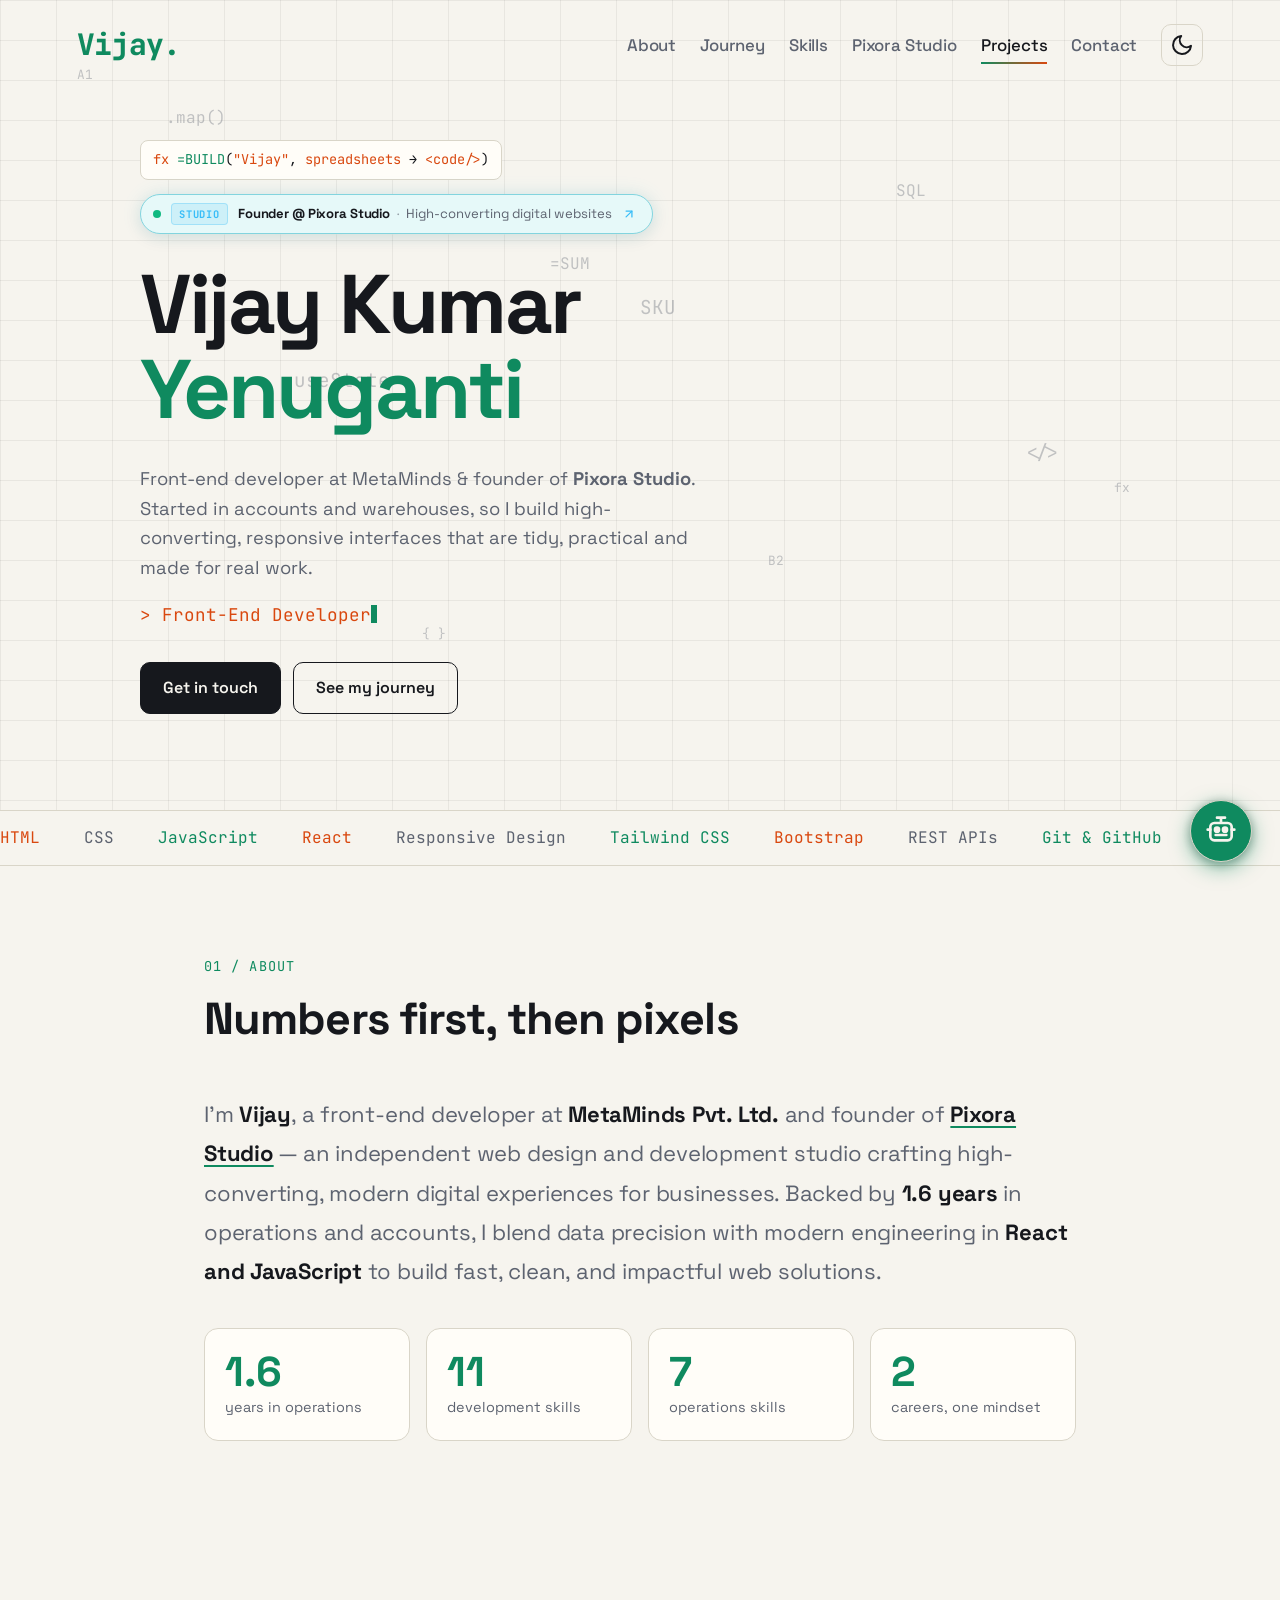
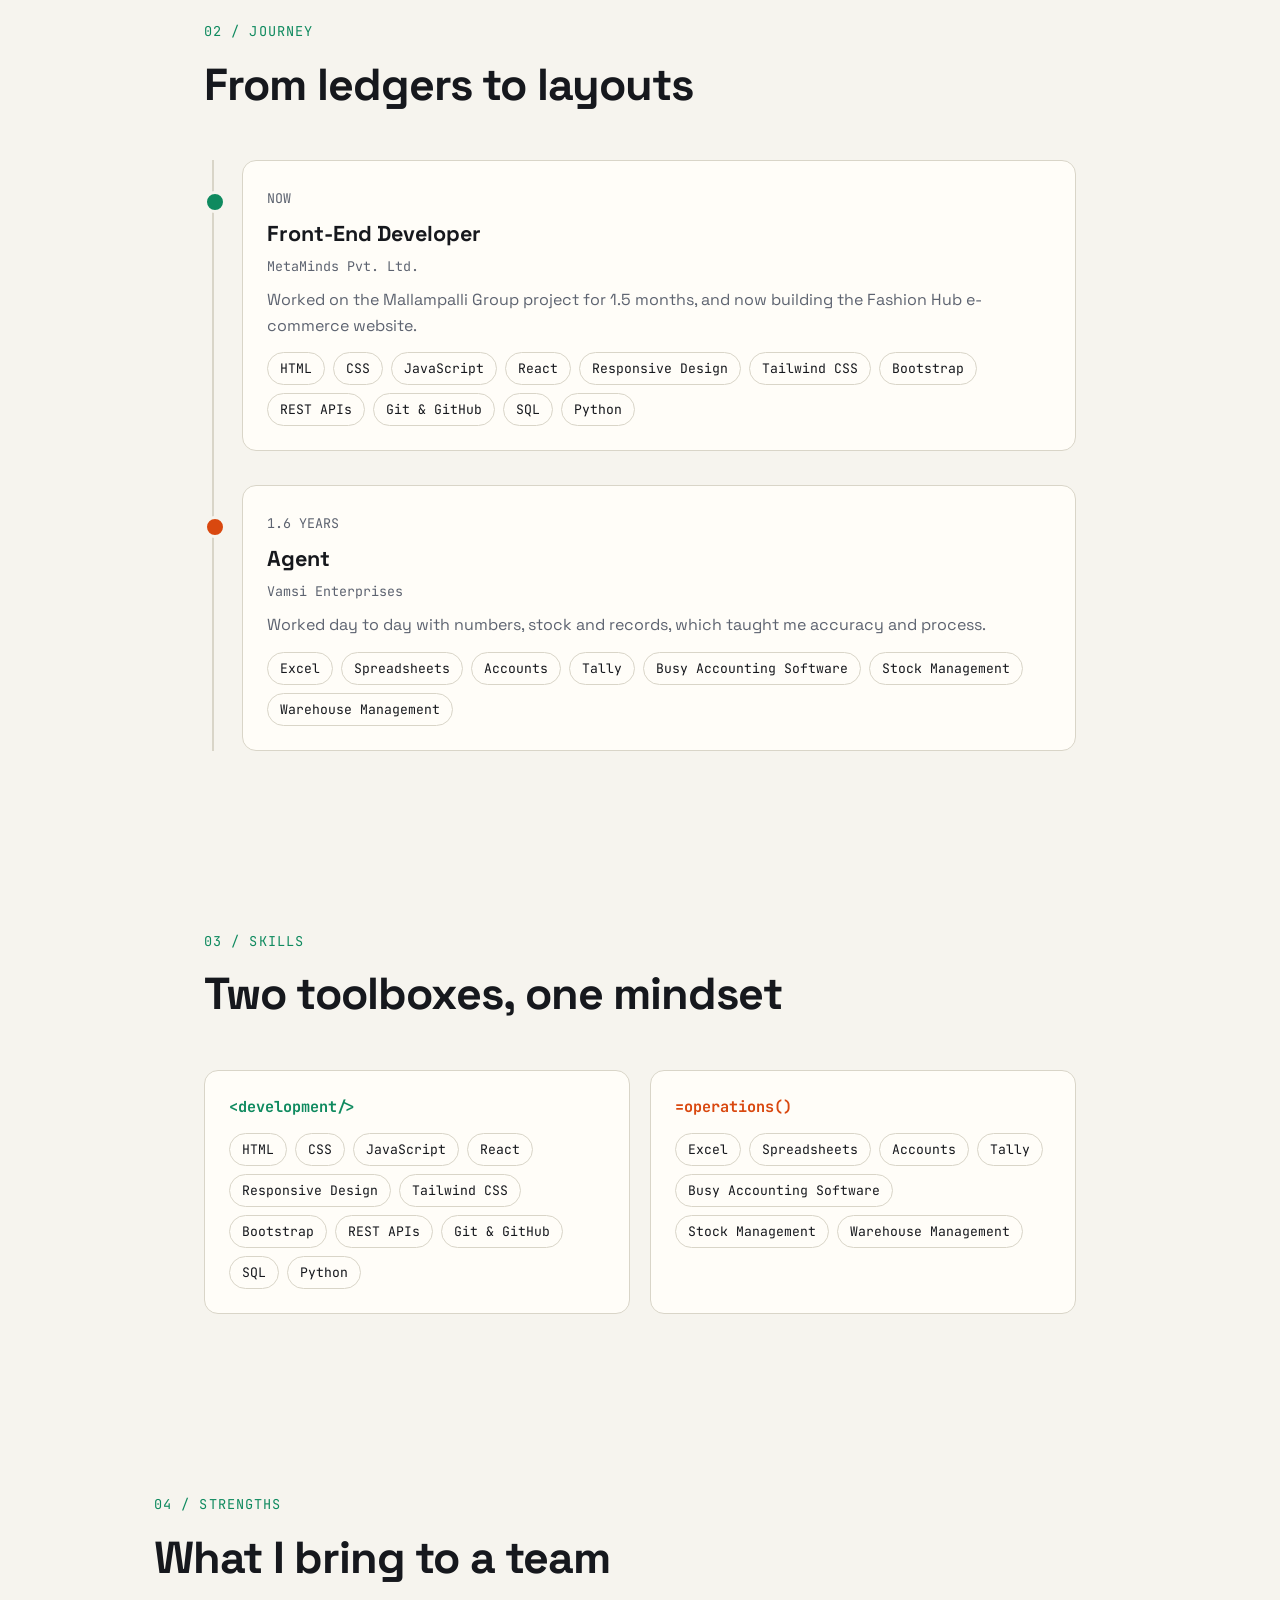
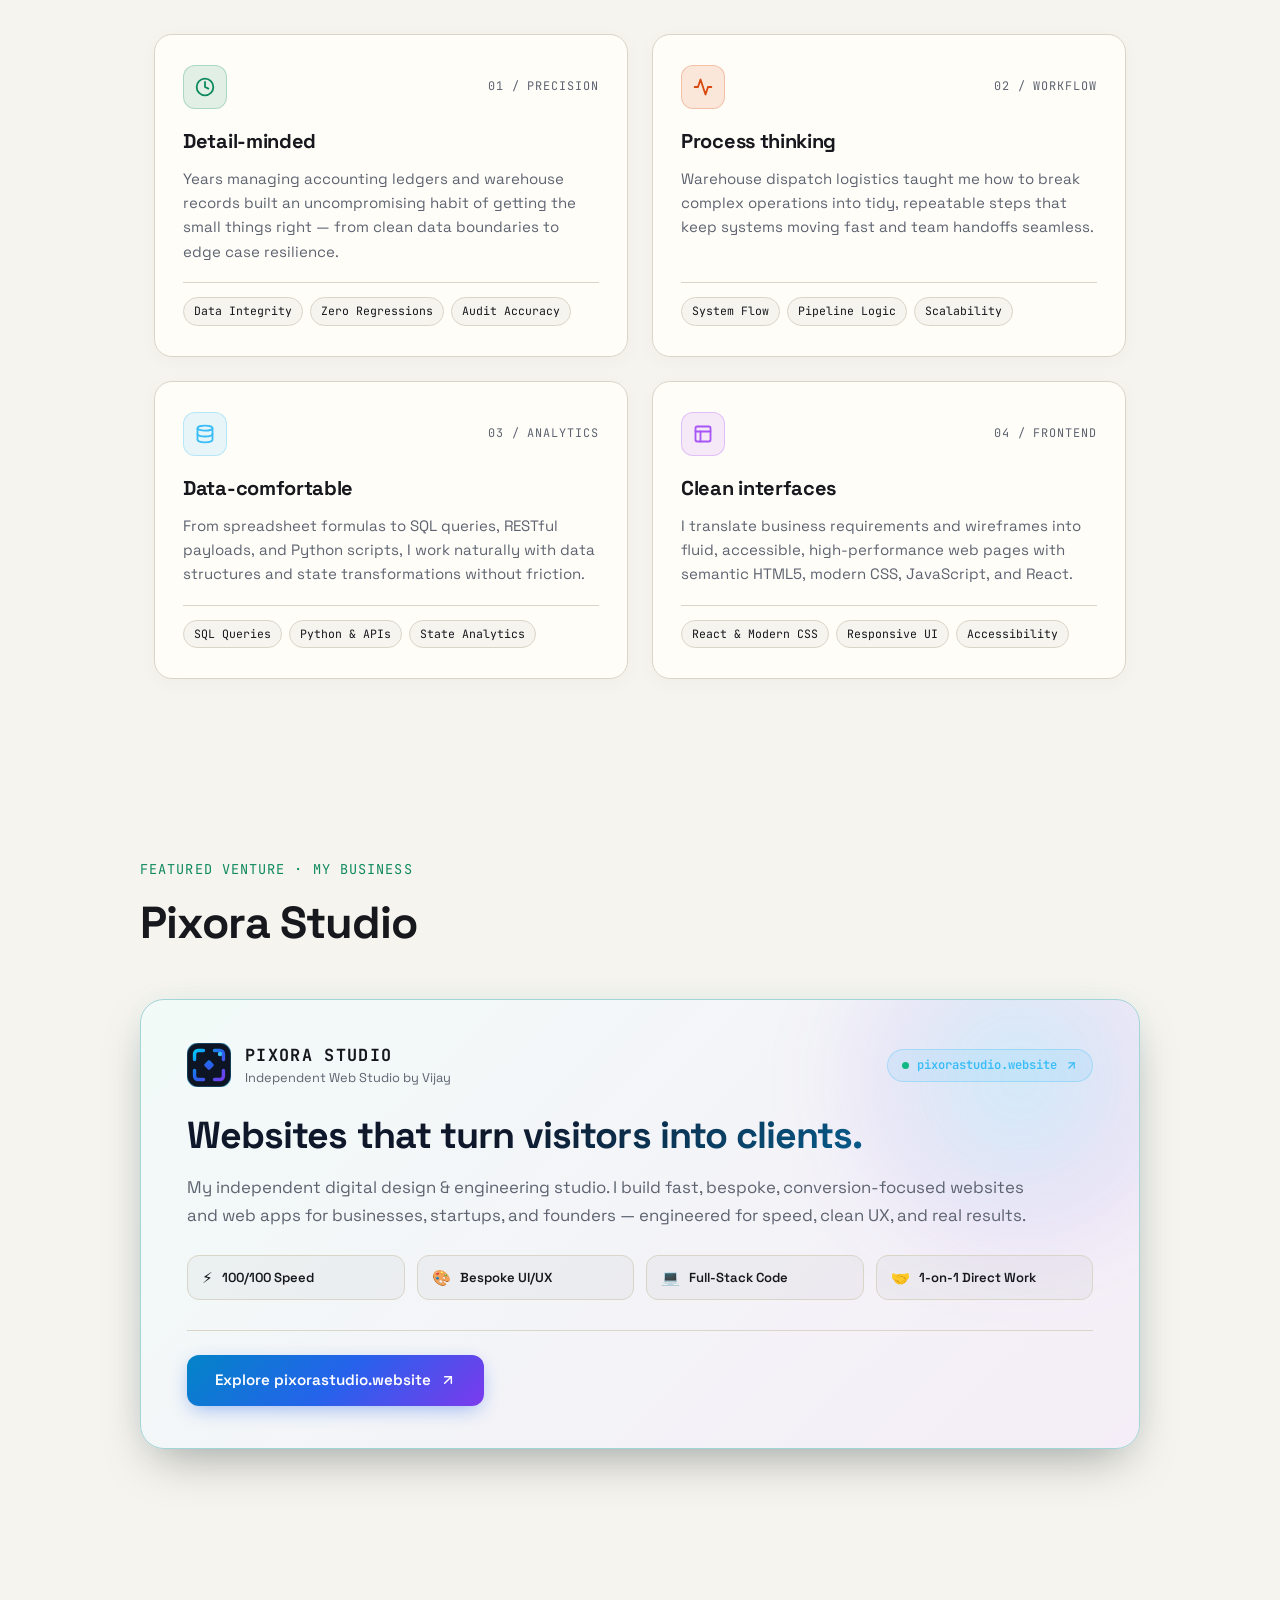
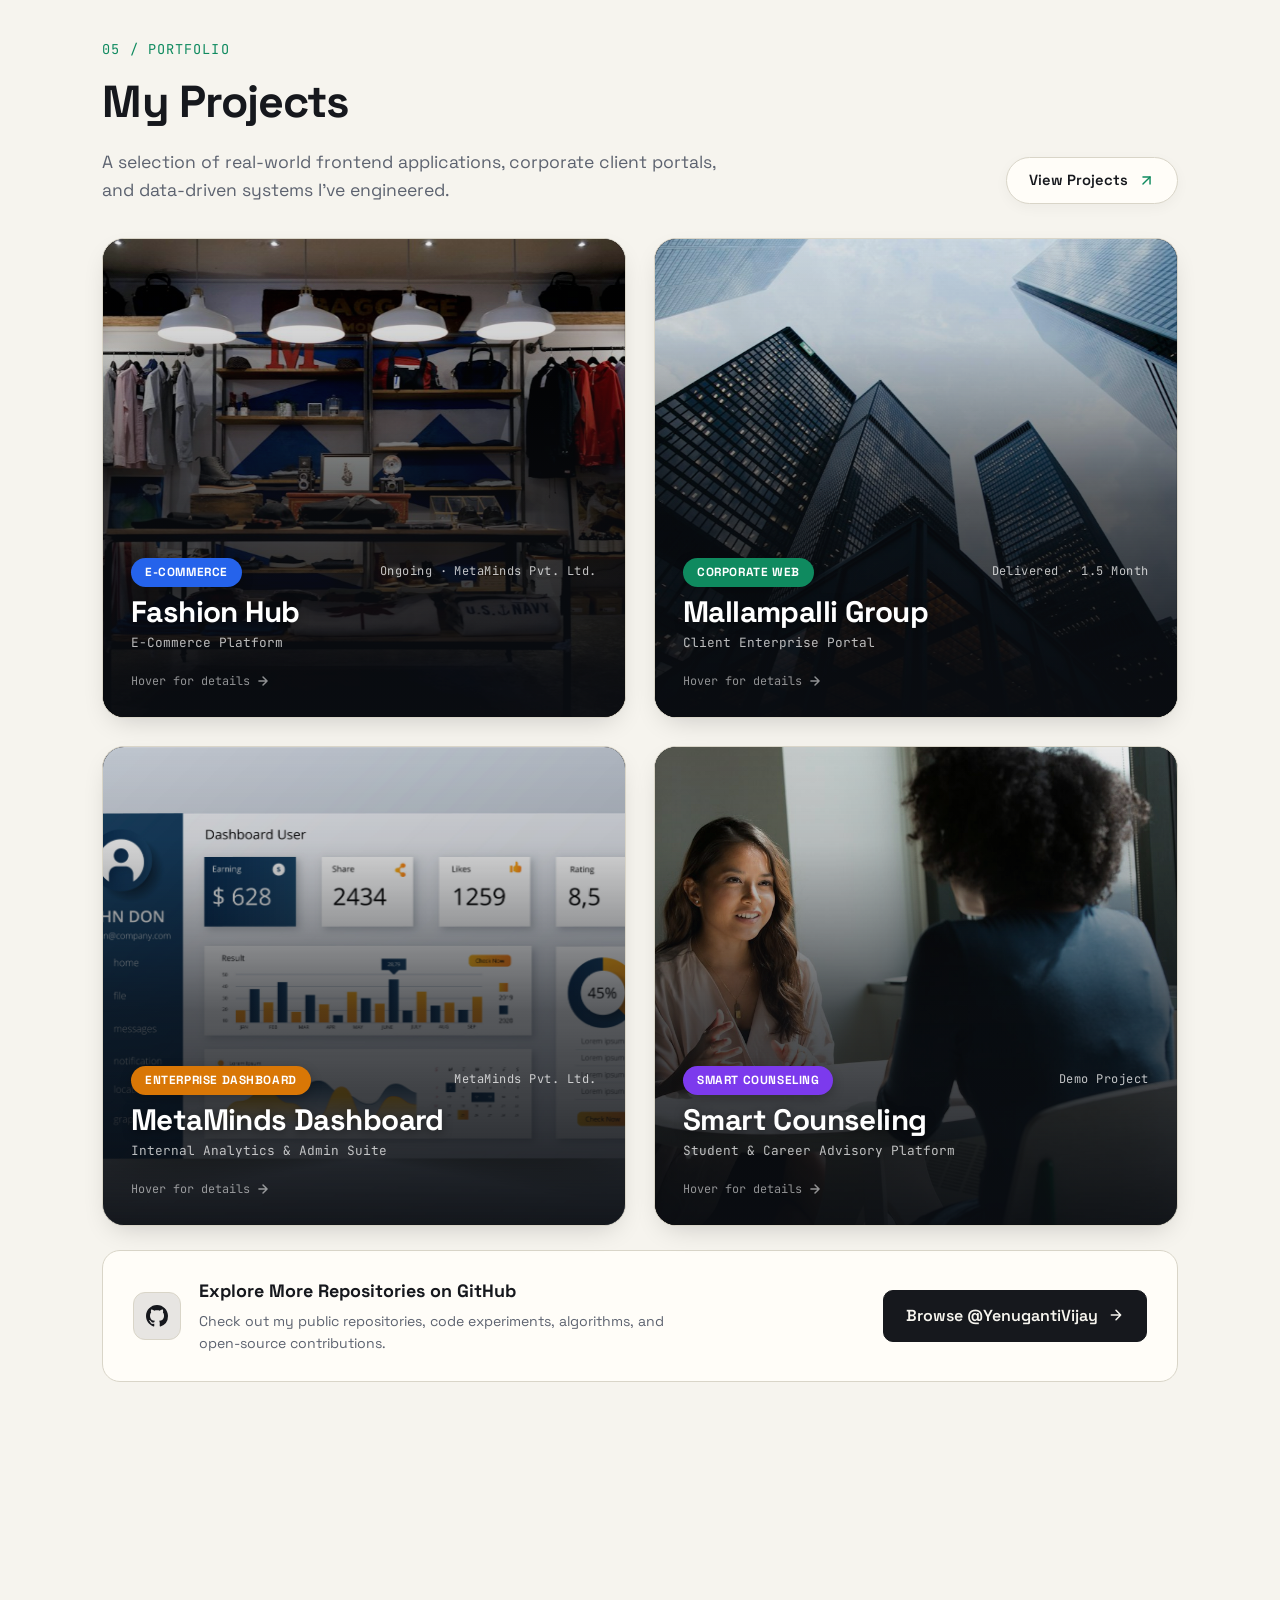
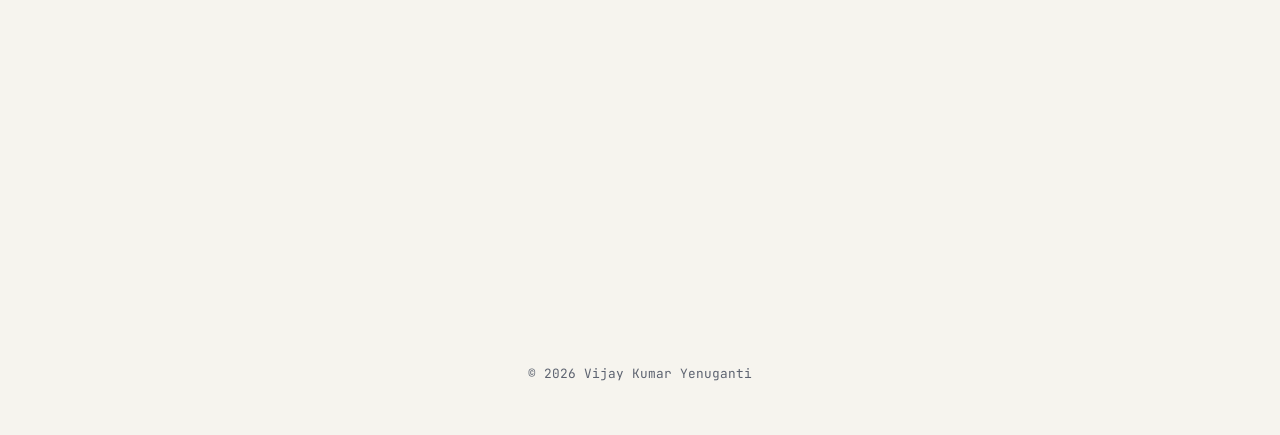
==== commit 1acd0fda: "feat: update bio details and refine Pixora Studio showcase section UI and styling" ====
--- a/index.html
+++ b/index.html
@@ -179,14 +179,13 @@
       <h2 class="rv">Numbers first, then pixels</h2>
       <p class="big rv">
         I'm <b>Vijay</b>, a front-end developer at
-        <b>MetaMinds Pvt. Ltd.</b> and founder of <b>Pixora Studio</b>. Before
-        moving into code, I spent <b>1.6 years</b> as an agent at Vamsi
-        Enterprises, working with Excel, spreadsheets, accounts and warehouse
-        management. That start taught me to care about accurate data, clear
-        structure and processes people can follow. Today I build with HTML, CSS,
-        JavaScript and React, and work with SQL and Python. Right now I'm
-        working on <b>Fashion Hub</b>, an e-commerce website, as part of the
-        Mallampalli Group project.
+        <b>MetaMinds Pvt. Ltd.</b> and founder of
+        <a href="#pixora" class="about-studio-link"><b>Pixora Studio</b></a> —
+        an independent web design and development studio crafting
+        high-converting, modern digital experiences for businesses. Backed by
+        <b>1.6 years</b> in operations and accounts, I blend data precision with
+        modern engineering in <b>React and JavaScript</b> to build fast, clean,
+        and impactful web solutions.
       </p>
       <div class="stats">
         <div class="stat rv">
@@ -464,29 +463,29 @@
           </a>
         </div>
 
-        <!-- Statement & Pitch -->
+        <!-- Headline & Description -->
         <div class="pixora-simple-body">
           <h3 class="pixora-simple-quote">
             Websites that turn visitors into clients.
           </h3>
           <p class="pixora-simple-desc">
-            My independent digital design &amp; engineering studio. I build fast, bespoke, conversion-focused websites and web apps for businesses, startups, and founders — engineered for speed, clean UX, and seamless client acquisition.
+            My independent digital design &amp; engineering studio. I build fast, bespoke, conversion-focused websites and web apps for businesses, startups, and founders — engineered for speed, clean UX, and real results.
           </p>
         </div>
 
-        <!-- 4 Minimalist Highlights (Clean single row) -->
+        <!-- 4 Minimalist Highlights -->
         <div class="pixora-simple-pills">
           <div class="pixora-pill-item">
             <span class="pill-icon">⚡</span>
-            <span>100/100 Core Web Vitals</span>
+            <span>100/100 Speed</span>
           </div>
           <div class="pixora-pill-item">
             <span class="pill-icon">🎨</span>
-            <span>Bespoke UI/UX Design</span>
+            <span>Bespoke UI/UX</span>
           </div>
           <div class="pixora-pill-item">
             <span class="pill-icon">💻</span>
-            <span>Full-Stack Architecture</span>
+            <span>Full-Stack Code</span>
           </div>
           <div class="pixora-pill-item">
             <span class="pill-icon">🤝</span>
@@ -494,42 +493,32 @@
           </div>
         </div>
 
-        <!-- Action Bar -->
+        <!-- Action Bar: Single prominent launch button -->
         <div class="pixora-simple-footer">
-          <div class="pixora-btn-group">
-            <a
-              class="pixora-btn-launch"
-              href="https://pixorastudio.website"
-              target="_blank"
-              rel="noopener noreferrer"
+          <a
+            class="pixora-btn-launch"
+            href="https://pixorastudio.website"
+            target="_blank"
+            rel="noopener noreferrer"
+          >
+            <span>Explore pixorastudio.website</span>
+            <svg
+              xmlns="http://www.w3.org/2000/svg"
+              width="16"
+              height="16"
+              viewBox="0 0 24 24"
+              fill="none"
+              stroke="currentColor"
+              stroke-width="2.2"
+              stroke-linecap="round"
+              stroke-linejoin="round"
+              class="lucide lucide-arrow-up-right"
+              aria-hidden="true"
             >
-              <span>Explore pixorastudio.website</span>
-              <svg
-                xmlns="http://www.w3.org/2000/svg"
-                width="16"
-                height="16"
-                viewBox="0 0 24 24"
-                fill="none"
-                stroke="currentColor"
-                stroke-width="2.2"
-                stroke-linecap="round"
-                stroke-linejoin="round"
-                class="lucide lucide-arrow-up-right"
-                aria-hidden="true"
-              >
-                <path d="M7 7h10v10"></path>
-                <path d="M7 17 17 7"></path>
-              </svg>
-            </a>
-            <a class="pixora-btn-contact" href="#contact">
-              <span>Start a Project</span>
-            </a>
-          </div>
-          <div class="pixora-guarantee">
-            <span>✦ Fast turnaround</span>
-            <span>✦ Zero builder lock-in</span>
-            <span>✦ Full code ownership</span>
-          </div>
+              <path d="M7 7h10v10"></path>
+              <path d="M7 17 17 7"></path>
+            </svg>
+          </a>
         </div>
       </div>
     </section>
--- a/style.css
+++ b/style.css
@@ -522,6 +522,19 @@
 }
 .big b {
   color: var(--fg);
+}
+.about-studio-link {
+  color: var(--fg);
+  text-decoration: underline;
+  text-decoration-color: var(--acc);
+  text-underline-offset: 4px;
+  transition:
+    color 0.2s ease,
+    text-decoration-color 0.2s ease;
+}
+.about-studio-link:hover {
+  color: var(--acc);
+  text-decoration-color: var(--acc);
 }
 .stats {
   display: grid;
@@ -2209,12 +2222,12 @@
   color: #38bdf8;
   flex-shrink: 0;
   transition: transform 0.25s ease, color 0.25s ease;
-}
-
-.hero-studio-badge:hover .hero-badge-arrow {
+}.hero-studio-badge:hover .hero-badge-arrow {
   transform: translate(3px, -3px);
   color: #ffffff;
-}/* ==========================================================================
+}
+
+/* ==========================================================================
    Featured Venture — Pixora Studio (Clean, High-Converting Showcase UI)
    ========================================================================== */
 #pixora {
@@ -2239,7 +2252,10 @@
   box-shadow:
     0 20px 50px -15px rgba(0, 0, 0, 0.35),
     0 0 35px -10px rgba(0, 210, 255, 0.12);
-  transition: transform 0.35s cubic-bezier(0.22, 1, 0.36, 1), box-shadow 0.3s ease, border-color 0.3s ease;
+  transition:
+    transform 0.35s cubic-bezier(0.22, 1, 0.36, 1),
+    box-shadow 0.3s ease,
+    border-color 0.3s ease;
 }
 
 :root[data-theme="dark"] .pixora-simple-card {
@@ -2270,7 +2286,12 @@
   width: 400px;
   height: 400px;
   border-radius: 50%;
-  background: radial-gradient(circle, rgba(0, 210, 255, 0.16) 0%, rgba(124, 58, 237, 0.08) 50%, transparent 70%);
+  background: radial-gradient(
+    circle,
+    rgba(0, 210, 255, 0.16) 0%,
+    rgba(124, 58, 237, 0.08) 50%,
+    transparent 70%
+  );
   pointer-events: none;
   filter: blur(40px);
 }
@@ -2395,7 +2416,9 @@
   font-weight: 600;
   color: var(--fg);
   font-family: var(--sans);
-  transition: transform 0.25s ease, border-color 0.25s ease;
+  transition:
+    transform 0.25s ease,
+    border-color 0.25s ease;
 }
 
 :root[data-theme="light"] .pixora-pill-item {
@@ -2413,40 +2436,36 @@
   line-height: 1;
 }
 
-/* Footer: Actions & Client Guarantee */
+/* Footer: Single Launch Button */
 .pixora-simple-footer {
   display: flex;
   align-items: center;
-  justify-content: space-between;
-  flex-wrap: wrap;
-  gap: 20px;
   padding-top: 24px;
-  border-top: 1px solid var(--line);
+  border-top: 1px solid rgba(255, 255, 255, 0.08);
   position: relative;
   z-index: 2;
 }
 
-.pixora-btn-group {
-  display: flex;
-  align-items: center;
-  gap: 12px;
-  flex-wrap: wrap;
+:root[data-theme="light"] .pixora-simple-footer {
+  border-top-color: var(--line);
 }
 
 .pixora-btn-launch {
   display: inline-flex;
   align-items: center;
   gap: 9px;
-  padding: 12px 24px;
+  padding: 13px 28px;
   border-radius: 12px;
   background: linear-gradient(135deg, #0284c7 0%, #2563eb 50%, #7c3aed 100%);
-  color: #ffffff;
-  font-size: 0.92rem;
+  color: #ffffff !important;
+  font-size: 0.95rem;
   font-weight: 600;
   text-decoration: none;
   font-family: var(--sans);
   box-shadow: 0 6px 20px -4px rgba(37, 99, 235, 0.45);
-  transition: transform 0.25s cubic-bezier(0.22, 1, 0.36, 1), box-shadow 0.25s ease;
+  transition:
+    transform 0.25s cubic-bezier(0.22, 1, 0.36, 1),
+    box-shadow 0.25s ease;
 }
 
 .pixora-btn-launch:hover {
@@ -2460,38 +2479,6 @@
 
 .pixora-btn-launch:hover svg {
   transform: translate(3px, -3px);
-}
-
-.pixora-btn-contact {
-  display: inline-flex;
-  align-items: center;
-  gap: 8px;
-  padding: 12px 20px;
-  border-radius: 12px;
-  background: var(--card);
-  color: var(--fg);
-  border: 1px solid var(--line);
-  font-size: 0.9rem;
-  font-weight: 600;
-  text-decoration: none;
-  font-family: var(--sans);
-  transition: background 0.2s ease, border-color 0.2s ease, color 0.2s ease, transform 0.2s ease;
-}
-
-.pixora-btn-contact:hover {
-  border-color: var(--acc);
-  color: var(--acc);
-  transform: translateY(-2px);
-}
-
-.pixora-guarantee {
-  display: flex;
-  align-items: center;
-  gap: 14px;
-  font-family: var(--mono);
-  font-size: 0.74rem;
-  color: var(--mut);
-  flex-wrap: wrap;
 }
 
 /* Responsive adjustments */
@@ -2517,12 +2504,7 @@
     flex-direction: column;
     align-items: flex-start;
   }
-  .pixora-btn-group {
-    width: 100%;
-    flex-direction: column;
-  }
-  .pixora-btn-launch,
-  .pixora-btn-contact {
+  .pixora-btn-launch {
     width: 100%;
     justify-content: center;
   }
